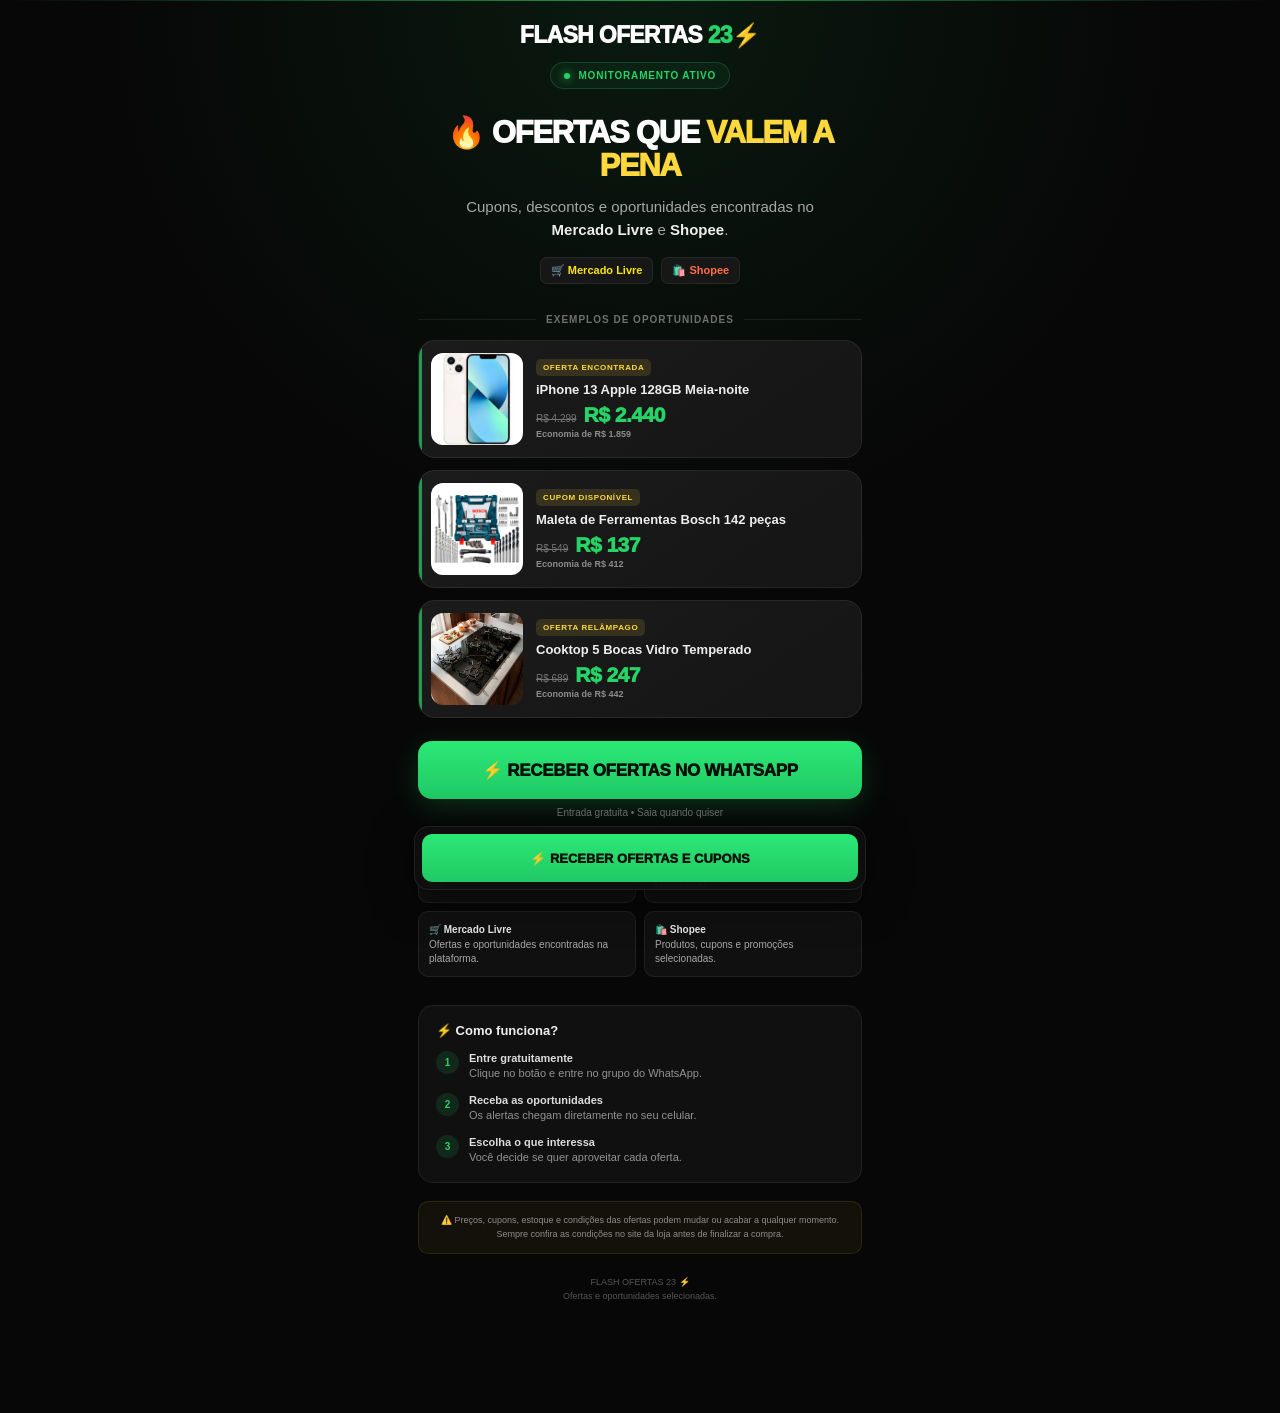
==== index.html @ 050779b5 "Refactor HTML structure and improve formatting" ====
<!DOCTYPE html>
<html lang="pt-BR">

<head>

    <meta charset="UTF-8">

    <meta name="viewport"
        content="width=device-width, initial-scale=1.0, maximum-scale=1.0, user-scalable=no">

    <meta name="theme-color" content="#080808">

    <title>FLASH OFERTAS 23 ⚡ | Mercado Livre + Shopee</title>

    <meta name="description"
        content="Ofertas, cupons e oportunidades do Mercado Livre e Shopee selecionadas ao longo do dia. Entre gratuitamente no WhatsApp.">

    <!-- Open Graph -->
    <meta property="og:title" content="FLASH OFERTAS 23 ⚡">
    <meta property="og:description"
        content="Ofertas e cupons do Mercado Livre e Shopee direto no WhatsApp.">
    <meta property="og:type" content="website">


    <!-- =========================
         META PIXEL
    ========================== -->

    <script>
        !function (f, b, e, v, n, t, s) {
            if (f.fbq) return;
            n = f.fbq = function () {
                n.callMethod ?
                    n.callMethod.apply(n, arguments) :
                    n.queue.push(arguments)
            };

            if (!f._fbq) f._fbq = n;

            n.push = n;
            n.loaded = !0;
            n.version = '2.0';
            n.queue = [];

            t = b.createElement(e);
            t.async = !0;
            t.src = v;

            s = b.getElementsByTagName(e)[0];
            s.parentNode.insertBefore(t, s);

        }(
            window,
            document,
            'script',
            'https://connect.facebook.net/en_US/fbevents.js'
        );

        fbq('init', '1736558787065660');
        fbq('track', 'PageView');
    </script>


    <noscript>
        <img
            height="1"
            width="1"
            style="display:none"
            src="https://www.facebook.com/tr?id=1736558787065660&ev=PageView&noscript=1"
        />
    </noscript>


    <!-- =========================
         ESTILO
    ========================== -->

    <style>

        :root {

            --green: #25D366;
            --green-dark: #19b954;

            --yellow: #FFD83D;
            --yellow-dark: #e9b900;

            --black: #070707;
            --black-2: #0d0d0d;

            --card: #151515;
            --card-2: #1b1b1b;

            --white: #ffffff;

            --gray: #a7a7a7;
            --gray-dark: #707070;

            --red: #ff5252;

            --border: rgba(255,255,255,0.07);
        }


        * {
            box-sizing: border-box;
            margin: 0;
            padding: 0;
        }


        html {
            scroll-behavior: smooth;
        }


        body {

            min-height: 100vh;

            font-family:
                -apple-system,
                BlinkMacSystemFont,
                "Segoe UI",
                Roboto,
                Helvetica,
                Arial,
                sans-serif;

            background:
                radial-gradient(
                    circle at top,
                    rgba(37,211,102,0.09),
                    transparent 35%
                ),
                var(--black);

            color: var(--white);

            -webkit-font-smoothing: antialiased;
        }


        body::before {

            content: "";

            position: fixed;

            top: 0;
            left: 0;

            width: 100%;
            height: 1px;

            background:
                linear-gradient(
                    90deg,
                    transparent,
                    var(--green),
                    transparent
                );

            opacity: 0.7;

            pointer-events: none;
        }


        /* =========================
           CONTAINER
        ========================== */

        .page {

            width: 100%;
            max-width: 480px;

            margin: 0 auto;

            padding:
                22px
                18px
                110px;
        }


        /* =========================
           LOGO
        ========================== */

        .logo {

            text-align: center;

            font-size: 23px;

            font-weight: 950;

            letter-spacing: -0.7px;

            color: var(--white);
        }


        .logo span {
            color: var(--green);
        }


        /* =========================
           STATUS
        ========================== */

        .status {

            width: fit-content;

            margin: 13px auto 0;

            padding: 7px 13px;

            border:
                1px solid
                rgba(37,211,102,0.22);

            border-radius: 50px;

            background:
                rgba(37,211,102,0.06);

            color: var(--green);

            font-size: 10px;

            font-weight: 800;

            letter-spacing: 0.8px;

            text-transform: uppercase;
        }


        .status-dot {

            display: inline-block;

            width: 6px;
            height: 6px;

            margin-right: 5px;

            border-radius: 50%;

            background: var(--green);

            box-shadow:
                0 0 10px var(--green);
        }


        /* =========================
           HERO
        ========================== */

        .hero {

            text-align: center;

            padding-top: 28px;
        }


        .hero h1 {

            font-size: 31px;

            line-height: 1.05;

            letter-spacing: -1.3px;

            font-weight: 950;
        }


        .hero h1 span {
            color: var(--yellow);
        }


        .hero-subtitle {

            max-width: 390px;

            margin: 14px auto 0;

            color: var(--gray);

            font-size: 15px;

            line-height: 1.5;
        }


        .hero-subtitle strong {
            color: #eeeeee;
        }


        .marketplaces {

            display: flex;

            justify-content: center;

            align-items: center;

            gap: 8px;

            margin-top: 16px;
        }


        .marketplace {

            padding: 6px 10px;

            border-radius: 7px;

            background: #171717;

            border:
                1px solid
                var(--border);

            font-size: 11px;

            font-weight: 800;
        }


        .marketplace.ml {
            color: #ffe600;
        }


        .marketplace.sh {
            color: #ff7043;
        }


        /* =========================
           DIVISOR
        ========================== */

        .divider {

            display: flex;

            align-items: center;

            gap: 10px;

            margin: 30px 0 15px;

            color: var(--gray-dark);

            font-size: 10px;

            font-weight: 800;

            letter-spacing: 1px;

            text-transform: uppercase;
        }


        .divider::before,
        .divider::after {

            content: "";

            flex: 1;

            height: 1px;

            background: var(--border);
        }


        /* =========================
           PRODUCTS
        ========================== */

        .products {

            display: flex;

            flex-direction: column;

            gap: 12px;
        }


        .product-card {

            position: relative;

            display: flex;

            gap: 13px;

            padding: 12px;

            border-radius: 17px;

            background:
                linear-gradient(
                    145deg,
                    var(--card-2),
                    var(--card)
                );

            border:
                1px solid
                var(--border);

            overflow: hidden;

            transition:
                transform 0.2s ease,
                border-color 0.2s ease;
        }


        .product-card:hover {

            transform: translateY(-2px);

            border-color:
                rgba(37,211,102,0.22);
        }


        /* brilho lateral */

        .product-card::before {

            content: "";

            position: absolute;

            left: 0;
            top: 0;

            width: 3px;
            height: 100%;

            background: var(--green);

            opacity: 0.7;
        }


        /* =========================
           PRODUCT IMAGE
        ========================== */

        .product-image {

            flex: 0 0 92px;

            width: 92px;
            height: 92px;

            border-radius: 12px;

            background: transparent;

            overflow: hidden;

            display: flex;

            align-items: center;

            justify-content: center;
        }


        .product-image img {

            width: 100%;
            height: 100%;

            object-fit: contain;

            display: block;
        }


        /* =========================
           PRODUCT INFO
        ========================== */

        .product-info {

            min-width: 0;

            flex: 1;

            display: flex;

            flex-direction: column;

            justify-content: center;
        }


        .product-tag {

            width: fit-content;

            padding: 4px 7px;

            border-radius: 5px;

            background:
                rgba(255,216,61,0.13);

            color: var(--yellow);

            font-size: 8px;

            font-weight: 900;

            letter-spacing: 0.6px;

            text-transform: uppercase;
        }


        .product-name {

            margin-top: 6px;

            color: #eeeeee;

            font-size: 13px;

            line-height: 1.25;

            font-weight: 750;
        }


        .price-area {

            margin-top: 6px;

            display: flex;

            align-items: baseline;

            gap: 7px;

            flex-wrap: wrap;
        }


        .old-price {

            color: #777777;

            font-size: 10px;

            text-decoration: line-through;
        }


        .new-price {

            color: var(--green);

            font-size: 21px;

            line-height: 1;

            font-weight: 950;

            letter-spacing: -0.5px;
        }


        .saving {

            margin-top: 4px;

            color: #8d8d8d;

            font-size: 9px;

            font-weight: 650;
        }


        /* =========================
           MAIN CTA
        ========================== */

        .cta-wrapper {

            margin-top: 23px;
        }


        .main-cta {

            position: relative;

            display: flex;

            align-items: center;

            justify-content: center;

            width: 100%;

            min-height: 58px;

            padding: 14px 18px;

            border-radius: 14px;

            background:
                linear-gradient(
                    180deg,
                    #2be875,
                    #20c965
                );

            color: #061008;

            text-decoration: none;

            font-size: 17px;

            font-weight: 950;

            letter-spacing: -0.3px;

            box-shadow:
                0 8px 30px
                rgba(37,211,102,0.20);

            transition:
                transform 0.18s ease,
                box-shadow 0.18s ease;
        }


        .main-cta:hover {

            transform: translateY(-2px);

            box-shadow:
                0 12px 35px
                rgba(37,211,102,0.28);
        }


        .main-cta:active {

            transform: scale(0.98);
        }


        .cta-subtitle {

            margin-top: 8px;

            text-align: center;

            color: var(--gray-dark);

            font-size: 10px;
        }


        /* =========================
           BENEFITS
        ========================== */

        .benefits {

            display: grid;

            grid-template-columns: 1fr 1fr;

            gap: 8px;

            margin-top: 18px;
        }


        .benefit {

            padding: 11px 10px;

            border-radius: 10px;

            background: #101010;

            border:
                1px solid
                var(--border);

            color: #a8a8a8;

            font-size: 10px;

            line-height: 1.35;
        }


        .benefit strong {

            display: block;

            margin-bottom: 2px;

            color: #e8e8e8;

            font-size: 10px;
        }


        /* =========================
           HOW IT WORKS
        ========================== */

        .how {

            margin-top: 28px;

            padding: 17px;

            border-radius: 15px;

            background: #101010;

            border:
                1px solid
                var(--border);
        }


        .how-title {

            margin-bottom: 13px;

            font-size: 13px;

            font-weight: 900;

            color: #eeeeee;
        }


        .step {

            display: flex;

            align-items: flex-start;

            gap: 10px;

            margin-top: 11px;
        }


        .step-number {

            flex: 0 0 23px;

            width: 23px;
            height: 23px;

            display: flex;

            align-items: center;

            justify-content: center;

            border-radius: 50%;

            background:
                rgba(37,211,102,0.12);

            color: var(--green);

            font-size: 10px;

            font-weight: 900;
        }


        .step-text {

            color: #929292;

            font-size: 11px;

            line-height: 1.4;
        }


        .step-text strong {
            color: #dddddd;
        }


        /* =========================
           NOTICE
        ========================== */

        .notice {

            margin-top: 18px;

            padding: 12px 13px;

            border-radius: 10px;

            background:
                rgba(255,216,61,0.05);

            border:
                1px solid
                rgba(255,216,61,0.10);

            color: #8d8d8d;

            font-size: 9px;

            line-height: 1.5;

            text-align: center;
        }


        /* =========================
           FOOTER
        ========================== */

        footer {

            margin-top: 22px;

            text-align: center;

            color: #555555;

            font-size: 9px;

            line-height: 1.5;
        }


        /* =========================
           STICKY CTA
        ========================== */

        .sticky-cta {

            position: fixed;

            z-index: 100;

            left: 50%;

            bottom: 10px;

            transform: translateX(-50%);

            width: calc(100% - 28px);

            max-width: 452px;

            padding: 7px;

            border-radius: 15px;

            background:
                rgba(15,15,15,0.92);

            border:
                1px solid
                rgba(255,255,255,0.08);

            backdrop-filter: blur(12px);

            -webkit-backdrop-filter: blur(12px);

            box-shadow:
                0 10px 40px
                rgba(0,0,0,0.5);
        }


        .sticky-cta a {

            display: flex;

            align-items: center;

            justify-content: center;

            min-height: 48px;

            border-radius: 10px;

            background:
                linear-gradient(
                    180deg,
                    #2be875,
                    #20c965
                );

            color: #061008;

            text-decoration: none;

            font-size: 13px;

            font-weight: 950;

            transition:
                transform 0.15s ease;
        }


        .sticky-cta a:active {

            transform: scale(0.98);
        }


        /* =========================
           MOBILE
        ========================== */

        @media (max-width: 360px) {

            .page {

                padding-left: 14px;

                padding-right: 14px;
            }


            .hero h1 {

                font-size: 27px;
            }


            .product-image {

                flex-basis: 80px;

                width: 80px;

                height: 80px;
            }


            .new-price {

                font-size: 19px;
            }


            .main-cta {

                font-size: 15px;
            }
        }


        /* =========================
           REDUZIR ANIMAÇÕES
        ========================== */

        @media (prefers-reduced-motion: reduce) {

            html {

                scroll-behavior: auto;
            }


            *,
            *::before,
            *::after {

                transition: none !important;
            }
        }

    </style>

</head>


<body>


    <!-- =========================
         PAGE
    ========================== -->

    <main class="page">


        <!-- LOGO -->

        <div class="logo">
            FLASH OFERTAS <span>23⚡</span>
        </div>


        <!-- STATUS -->

        <div class="status">

            <span class="status-dot"></span>

            Monitoramento ativo

        </div>


        <!-- HERO -->

        <section class="hero">

            <h1>

                🔥 OFERTAS QUE
                <span>VALEM A PENA</span>

            </h1>


            <p class="hero-subtitle">

                Cupons, descontos e oportunidades
                encontradas no
                <strong>Mercado Livre</strong> e
                <strong>Shopee</strong>.

            </p>


            <div class="marketplaces">

                <div class="marketplace ml">

                    🛒 Mercado Livre

                </div>


                <div class="marketplace sh">

                    🛍️ Shopee

                </div>

            </div>

        </section>


        <!-- DIVISOR -->

        <div class="divider">

            Exemplos de oportunidades

        </div>


        <!-- =========================
             PRODUCTS
        ========================== -->

        <section class="products">


            <!-- IPHONE -->

            <article class="product-card">

                <div class="product-image">

                    <img
                        src="iphone.jpg"
                        alt="iPhone 13 128GB"
                        loading="eager"
                    >

                </div>


                <div class="product-info">

                    <span class="product-tag">

                        Oferta encontrada

                    </span>


                    <div class="product-name">

                        iPhone 13 Apple
                        128GB Meia-noite

                    </div>


                    <div class="price-area">

                        <span class="old-price">

                            R$ 4.299

                        </span>


                        <span class="new-price">

                            R$ 2.440

                        </span>

                    </div>


                    <div class="saving">

                        Economia de R$ 1.859

                    </div>

                </div>

            </article>


            <!-- BOSCH -->

            <article class="product-card">

                <div class="product-image">

                    <img
                        src="bosch.jpg"
                        alt="Kit de ferramentas Bosch"
                        loading="lazy"
                    >

                </div>


                <div class="product-info">

                    <span class="product-tag">

                        Cupom disponível

                    </span>


                    <div class="product-name">

                        Maleta de Ferramentas
                        Bosch 142 peças

                    </div>


                    <div class="price-area">

                        <span class="old-price">

                            R$ 549

                        </span>


                        <span class="new-price">

                            R$ 137

                        </span>

                    </div>


                    <div class="saving">

                        Economia de R$ 412

                    </div>

                </div>

            </article>


            <!-- COOKTOP -->

            <article class="product-card">

                <div class="product-image">

                    <img
                        src="cooktop.jpg"
                        alt="Cooktop 5 bocas"
                        loading="lazy"
                    >

                </div>


                <div class="product-info">

                    <span class="product-tag">

                        Oferta relâmpago

                    </span>


                    <div class="product-name">

                        Cooktop 5 Bocas
                        Vidro Temperado

                    </div>


                    <div class="price-area">

                        <span class="old-price">

                            R$ 689

                        </span>


                        <span class="new-price">

                            R$ 247

                        </span>

                    </div>


                    <div class="saving">

                        Economia de R$ 442

                    </div>

                </div>

            </article>


        </section>


        <!-- =========================
             CTA PRINCIPAL
        ========================== -->

        <section class="cta-wrapper">


            <a
                href="https://chat.whatsapp.com/KK2FuO62uAr9VBL0npjrCL"
                target="_blank"
                rel="noopener noreferrer"
                class="main-cta"
                onclick="trackWhatsAppClick()"
            >

                ⚡ RECEBER OFERTAS NO WHATSAPP

            </a>


            <div class="cta-subtitle">

                Entrada gratuita • Saia quando quiser

            </div>

        </section>


        <!-- =========================
             BENEFITS
        ========================== -->

        <section class="benefits">


            <div class="benefit">

                <strong>
                    💰 Cupons e descontos
                </strong>

                Oportunidades selecionadas
                ao longo do dia.

            </div>


            <div class="benefit">

                <strong>
                    📲 Direto no WhatsApp
                </strong>

                Receba os alertas sem precisar
                ficar procurando.

            </div>


            <div class="benefit">

                <strong>
                    🛒 Mercado Livre
                </strong>

                Ofertas e oportunidades
                encontradas na plataforma.

            </div>


            <div class="benefit">

                <strong>
                    🛍️ Shopee
                </strong>

                Produtos, cupons e
                promoções selecionadas.

            </div>


        </section>


        <!-- =========================
             HOW IT WORKS
        ========================== -->

        <section class="how">


            <div class="how-title">

                ⚡ Como funciona?

            </div>


            <div class="step">

                <div class="step-number">
                    1
                </div>


                <div class="step-text">

                    <strong>
                        Entre gratuitamente
                    </strong>

                    <br>

                    Clique no botão e entre
                    no grupo do WhatsApp.

                </div>

            </div>


            <div class="step">

                <div class="step-number">
                    2
                </div>


                <div class="step-text">

                    <strong>
                        Receba as oportunidades
                    </strong>

                    <br>

                    Os alertas chegam
                    diretamente no seu celular.

                </div>

            </div>


            <div class="step">

                <div class="step-number">
                    3
                </div>


                <div class="step-text">

                    <strong>
                        Escolha o que interessa
                    </strong>

                    <br>

                    Você decide se quer
                    aproveitar cada oferta.

                </div>

            </div>


        </section>


        <!-- =========================
             NOTICE
        ========================== -->

        <div class="notice">

            ⚠️ Preços, cupons, estoque e condições
            das ofertas podem mudar ou acabar
            a qualquer momento.

            Sempre confira as condições no site
            da loja antes de finalizar a compra.

        </div>


        <!-- =========================
             FOOTER
        ========================== -->

        <footer>

            FLASH OFERTAS 23 ⚡

            <br>

            Ofertas e oportunidades selecionadas.

        </footer>


    </main>


    <!-- =========================
         STICKY CTA
    ========================== -->

    <div class="sticky-cta">


        <a
            href="https://chat.whatsapp.com/KK2FuO62uAr9VBL0npjrCL"
            target="_blank"
            rel="noopener noreferrer"
            onclick="trackWhatsAppClick()"
        >

            ⚡ RECEBER OFERTAS E CUPONS

        </a>


    </div>


    <!-- =========================
         TRACKING
    ========================== -->

    <script>

        function trackWhatsAppClick() {

            /*
             * Registra o clique no Meta Pixel.
             *
             * O evento Contact representa
             * a intenção de contato/clique.
             *
             * O clique não garante que a pessoa
             * entrou efetivamente no grupo.
             */

            if (typeof fbq === "function") {

                fbq(
                    "track",
                    "Contact"
                );

            }


            /*
             * DataLayer
             * Para usar futuramente com
             * Google Tag Manager / Analytics.
             */

            if (
                typeof window.dataLayer !== "undefined"
            ) {

                window.dataLayer.push({

                    event: "whatsapp_click",

                    destination: "whatsapp_group"

                });

            }

        }

    </script>


</body>

</html>
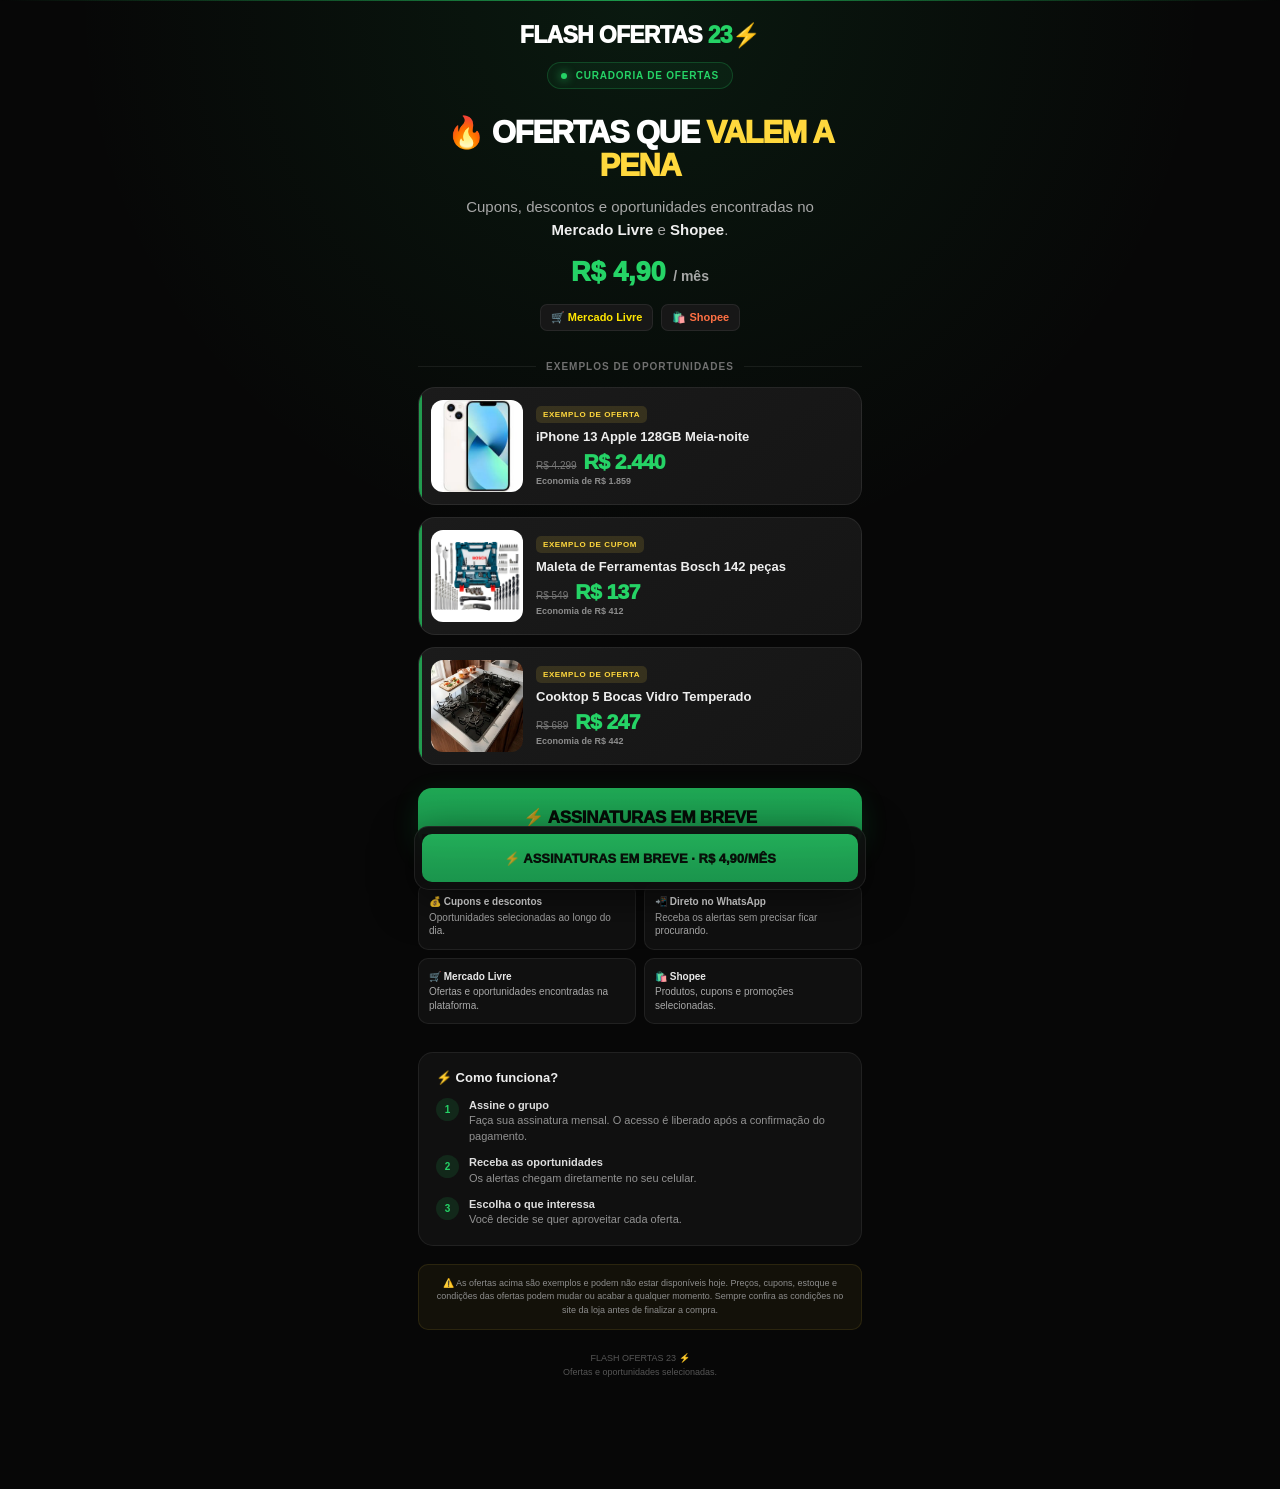
==== commit 37c74b36: "Prepare paid offers group at R.90 monthly" ====
--- a/index.html
+++ b/index.html
@@ -13,12 +13,12 @@
     <title>FLASH OFERTAS 23 ⚡ | Mercado Livre + Shopee</title>
 
     <meta name="description"
-        content="Ofertas, cupons e oportunidades do Mercado Livre e Shopee selecionadas ao longo do dia. Entre gratuitamente no WhatsApp.">
+        content="Assine o grupo Flash Ofertas 23 por R$ 4,90 por mês e receba uma seleção de ofertas e cupons do Mercado Livre e Shopee no WhatsApp.">
 
     <!-- Open Graph -->
     <meta property="og:title" content="FLASH OFERTAS 23 ⚡">
     <meta property="og:description"
-        content="Ofertas e cupons do Mercado Livre e Shopee direto no WhatsApp.">
+        content="Grupo de ofertas no WhatsApp por R$ 4,90 por mês. Ofertas e cupons selecionados do Mercado Livre e Shopee.">
     <meta property="og:type" content="website">
 
 
@@ -307,6 +307,21 @@
         }
 
 
+        .plan-price {
+            margin-top: 16px;
+            color: var(--green);
+            font-size: 27px;
+            font-weight: 950;
+        }
+
+
+        .plan-price span {
+            color: var(--gray);
+            font-size: 14px;
+            font-weight: 650;
+        }
+
+
         .marketplaces {
 
             display: flex;
@@ -907,7 +922,8 @@
         }
 
 
-        .sticky-cta a {
+        .sticky-cta a,
+        .sticky-cta .pending-cta {
 
             display: flex;
 
@@ -939,6 +955,13 @@
         }
 
 
+        .pending-cta {
+            cursor: default;
+            opacity: 0.72;
+            text-align: center;
+        }
+
+
         .sticky-cta a:active {
 
             transform: scale(0.98);
@@ -1036,7 +1059,7 @@
 
             <span class="status-dot"></span>
 
-            Monitoramento ativo
+            Curadoria de ofertas
 
         </div>
 
@@ -1061,6 +1084,11 @@
                 <strong>Shopee</strong>.
 
             </p>
+
+
+            <div class="plan-price">
+                R$ 4,90 <span>/ mês</span>
+            </div>
 
 
             <div class="marketplaces">
@@ -1118,7 +1146,7 @@
 
                     <span class="product-tag">
 
-                        Oferta encontrada
+                        Exemplo de oferta
 
                     </span>
 
@@ -1179,7 +1207,7 @@
 
                     <span class="product-tag">
 
-                        Cupom disponível
+                        Exemplo de cupom
 
                     </span>
 
@@ -1240,7 +1268,7 @@
 
                     <span class="product-tag">
 
-                        Oferta relâmpago
+                        Exemplo de oferta
 
                     </span>
 
@@ -1292,22 +1320,14 @@
         <section class="cta-wrapper">
 
 
-            <a
-                href="https://chat.whatsapp.com/KK2FuO62uAr9VBL0npjrCL"
-                target="_blank"
-                rel="noopener noreferrer"
-                class="main-cta"
-                onclick="trackWhatsAppClick()"
-            >
-
-                ⚡ RECEBER OFERTAS NO WHATSAPP
-
-            </a>
+            <span class="main-cta pending-cta">
+                ⚡ ASSINATURAS EM BREVE
+            </span>
 
 
             <div class="cta-subtitle">
 
-                Entrada gratuita • Saia quando quiser
+                Acesso ao grupo após confirmação do pagamento • R$ 4,90/mês
 
             </div>
 
@@ -1396,13 +1416,14 @@
                 <div class="step-text">
 
                     <strong>
-                        Entre gratuitamente
+                        Assine o grupo
                     </strong>
 
                     <br>
 
-                    Clique no botão e entre
-                    no grupo do WhatsApp.
+                    Faça sua assinatura mensal.
+                    O acesso é liberado após
+                    a confirmação do pagamento.
 
                 </div>
 
@@ -1464,7 +1485,9 @@
 
         <div class="notice">
 
-            ⚠️ Preços, cupons, estoque e condições
+            ⚠️ As ofertas acima são exemplos e podem
+            não estar disponíveis hoje. Preços, cupons,
+            estoque e condições
             das ofertas podem mudar ou acabar
             a qualquer momento.
 
@@ -1499,74 +1522,14 @@
     <div class="sticky-cta">
 
 
-        <a
-            href="https://chat.whatsapp.com/KK2FuO62uAr9VBL0npjrCL"
-            target="_blank"
-            rel="noopener noreferrer"
-            onclick="trackWhatsAppClick()"
-        >
-
-            ⚡ RECEBER OFERTAS E CUPONS
-
-        </a>
+        <span class="pending-cta">
+            ⚡ ASSINATURAS EM BREVE · R$ 4,90/MÊS
+        </span>
 
 
     </div>
 
 
-    <!-- =========================
-         TRACKING
-    ========================== -->
-
-    <script>
-
-        function trackWhatsAppClick() {
-
-            /*
-             * Registra o clique no Meta Pixel.
-             *
-             * O evento Contact representa
-             * a intenção de contato/clique.
-             *
-             * O clique não garante que a pessoa
-             * entrou efetivamente no grupo.
-             */
-
-            if (typeof fbq === "function") {
-
-                fbq(
-                    "track",
-                    "Contact"
-                );
-
-            }
-
-
-            /*
-             * DataLayer
-             * Para usar futuramente com
-             * Google Tag Manager / Analytics.
-             */
-
-            if (
-                typeof window.dataLayer !== "undefined"
-            ) {
-
-                window.dataLayer.push({
-
-                    event: "whatsapp_click",
-
-                    destination: "whatsapp_group"
-
-                });
-
-            }
-
-        }
-
-    </script>
-
-
 </body>
 
 </html>
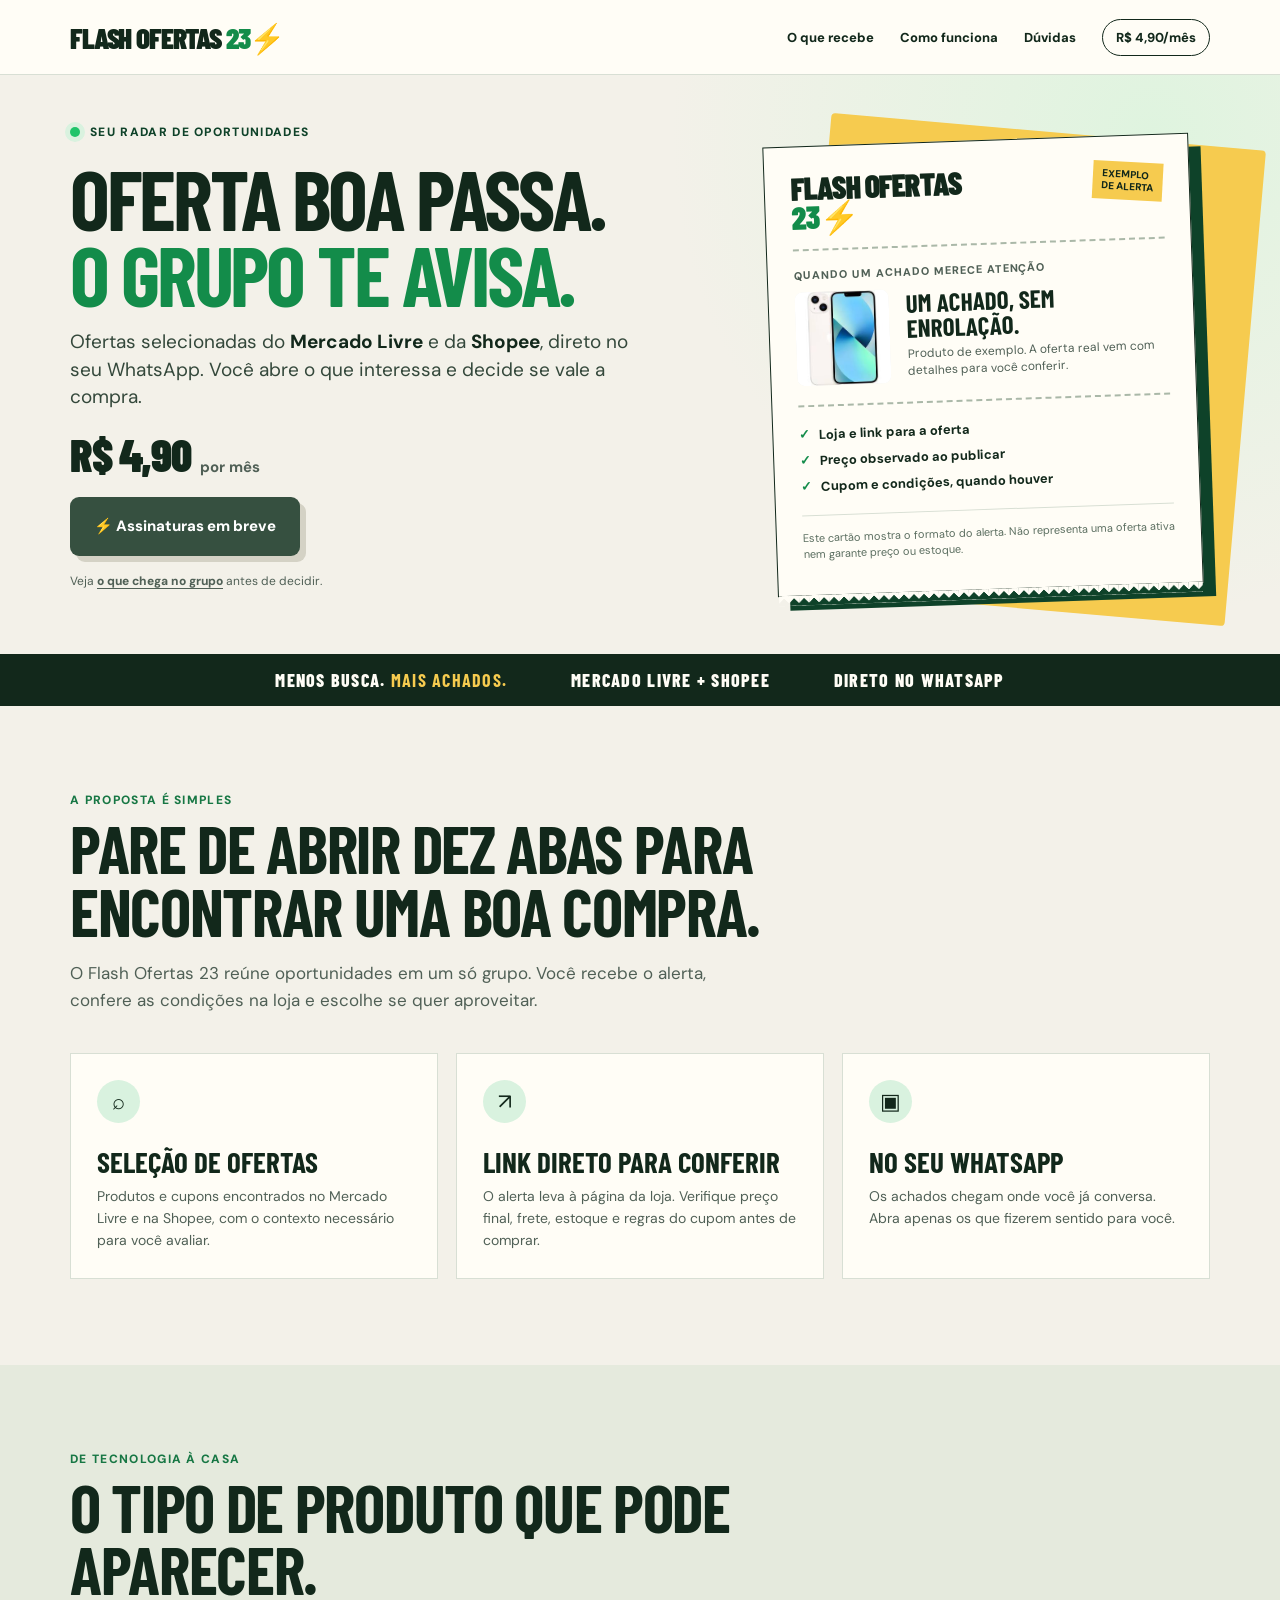
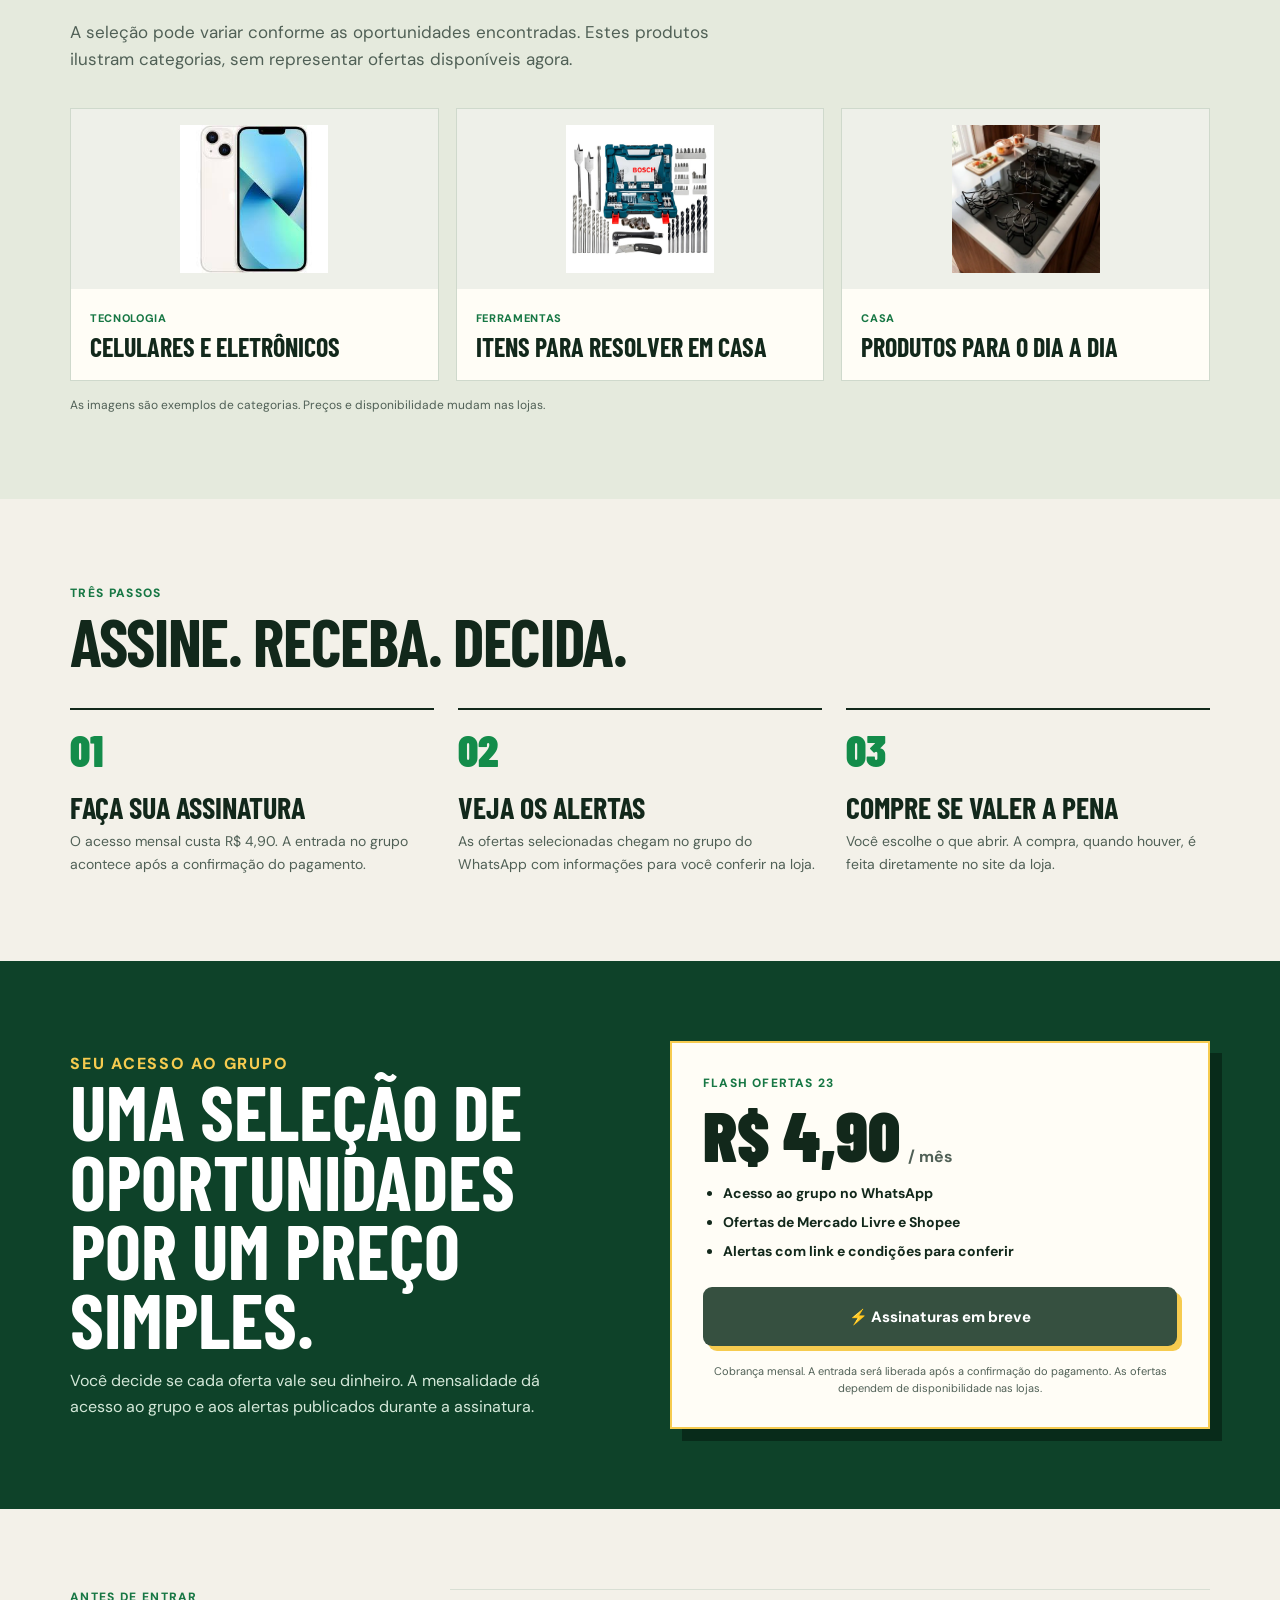
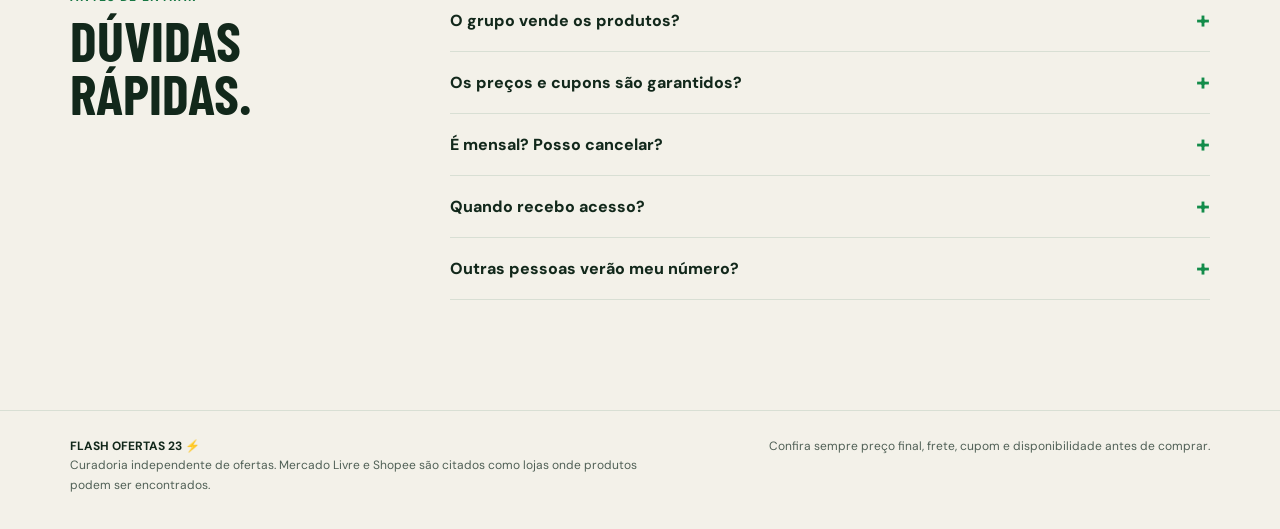
==== commit 862a3b8c: "Build Flash Ofertas subscription landing page" ====
--- a/index.html
+++ b/index.html
@@ -1,1535 +1,291 @@
-<!DOCTYPE html>
+<!doctype html>
 <html lang="pt-BR">
-
 <head>
-
-    <meta charset="UTF-8">
-
-    <meta name="viewport"
-        content="width=device-width, initial-scale=1.0, maximum-scale=1.0, user-scalable=no">
-
-    <meta name="theme-color" content="#080808">
-
-    <title>FLASH OFERTAS 23 ⚡ | Mercado Livre + Shopee</title>
-
-    <meta name="description"
-        content="Assine o grupo Flash Ofertas 23 por R$ 4,90 por mês e receba uma seleção de ofertas e cupons do Mercado Livre e Shopee no WhatsApp.">
-
-    <!-- Open Graph -->
-    <meta property="og:title" content="FLASH OFERTAS 23 ⚡">
-    <meta property="og:description"
-        content="Grupo de ofertas no WhatsApp por R$ 4,90 por mês. Ofertas e cupons selecionados do Mercado Livre e Shopee.">
-    <meta property="og:type" content="website">
-
-
-    <!-- =========================
-         META PIXEL
-    ========================== -->
-
-    <script>
-        !function (f, b, e, v, n, t, s) {
-            if (f.fbq) return;
-            n = f.fbq = function () {
-                n.callMethod ?
-                    n.callMethod.apply(n, arguments) :
-                    n.queue.push(arguments)
-            };
-
-            if (!f._fbq) f._fbq = n;
-
-            n.push = n;
-            n.loaded = !0;
-            n.version = '2.0';
-            n.queue = [];
-
-            t = b.createElement(e);
-            t.async = !0;
-            t.src = v;
-
-            s = b.getElementsByTagName(e)[0];
-            s.parentNode.insertBefore(t, s);
-
-        }(
-            window,
-            document,
-            'script',
-            'https://connect.facebook.net/en_US/fbevents.js'
-        );
-
-        fbq('init', '1736558787065660');
-        fbq('track', 'PageView');
-    </script>
-
-
-    <noscript>
-        <img
-            height="1"
-            width="1"
-            style="display:none"
-            src="https://www.facebook.com/tr?id=1736558787065660&ev=PageView&noscript=1"
-        />
-    </noscript>
-
-
-    <!-- =========================
-         ESTILO
-    ========================== -->
-
-    <style>
-
-        :root {
-
-            --green: #25D366;
-            --green-dark: #19b954;
-
-            --yellow: #FFD83D;
-            --yellow-dark: #e9b900;
-
-            --black: #070707;
-            --black-2: #0d0d0d;
-
-            --card: #151515;
-            --card-2: #1b1b1b;
-
-            --white: #ffffff;
-
-            --gray: #a7a7a7;
-            --gray-dark: #707070;
-
-            --red: #ff5252;
-
-            --border: rgba(255,255,255,0.07);
-        }
-
-
-        * {
-            box-sizing: border-box;
-            margin: 0;
-            padding: 0;
-        }
-
-
-        html {
-            scroll-behavior: smooth;
-        }
-
-
-        body {
-
-            min-height: 100vh;
-
-            font-family:
-                -apple-system,
-                BlinkMacSystemFont,
-                "Segoe UI",
-                Roboto,
-                Helvetica,
-                Arial,
-                sans-serif;
-
-            background:
-                radial-gradient(
-                    circle at top,
-                    rgba(37,211,102,0.09),
-                    transparent 35%
-                ),
-                var(--black);
-
-            color: var(--white);
-
-            -webkit-font-smoothing: antialiased;
-        }
-
-
-        body::before {
-
-            content: "";
-
-            position: fixed;
-
-            top: 0;
-            left: 0;
-
-            width: 100%;
-            height: 1px;
-
-            background:
-                linear-gradient(
-                    90deg,
-                    transparent,
-                    var(--green),
-                    transparent
-                );
-
-            opacity: 0.7;
-
-            pointer-events: none;
-        }
-
-
-        /* =========================
-           CONTAINER
-        ========================== */
-
-        .page {
-
-            width: 100%;
-            max-width: 480px;
-
-            margin: 0 auto;
-
-            padding:
-                22px
-                18px
-                110px;
-        }
-
-
-        /* =========================
-           LOGO
-        ========================== */
-
-        .logo {
-
-            text-align: center;
-
-            font-size: 23px;
-
-            font-weight: 950;
-
-            letter-spacing: -0.7px;
-
-            color: var(--white);
-        }
-
-
-        .logo span {
-            color: var(--green);
-        }
-
-
-        /* =========================
-           STATUS
-        ========================== */
-
-        .status {
-
-            width: fit-content;
-
-            margin: 13px auto 0;
-
-            padding: 7px 13px;
-
-            border:
-                1px solid
-                rgba(37,211,102,0.22);
-
-            border-radius: 50px;
-
-            background:
-                rgba(37,211,102,0.06);
-
-            color: var(--green);
-
-            font-size: 10px;
-
-            font-weight: 800;
-
-            letter-spacing: 0.8px;
-
-            text-transform: uppercase;
-        }
-
-
-        .status-dot {
-
-            display: inline-block;
-
-            width: 6px;
-            height: 6px;
-
-            margin-right: 5px;
-
-            border-radius: 50%;
-
-            background: var(--green);
-
-            box-shadow:
-                0 0 10px var(--green);
-        }
-
-
-        /* =========================
-           HERO
-        ========================== */
-
-        .hero {
-
-            text-align: center;
-
-            padding-top: 28px;
-        }
-
-
-        .hero h1 {
-
-            font-size: 31px;
-
-            line-height: 1.05;
-
-            letter-spacing: -1.3px;
-
-            font-weight: 950;
-        }
-
-
-        .hero h1 span {
-            color: var(--yellow);
-        }
-
-
-        .hero-subtitle {
-
-            max-width: 390px;
-
-            margin: 14px auto 0;
-
-            color: var(--gray);
-
-            font-size: 15px;
-
-            line-height: 1.5;
-        }
-
-
-        .hero-subtitle strong {
-            color: #eeeeee;
-        }
-
-
-        .plan-price {
-            margin-top: 16px;
-            color: var(--green);
-            font-size: 27px;
-            font-weight: 950;
-        }
-
-
-        .plan-price span {
-            color: var(--gray);
-            font-size: 14px;
-            font-weight: 650;
-        }
-
-
-        .marketplaces {
-
-            display: flex;
-
-            justify-content: center;
-
-            align-items: center;
-
-            gap: 8px;
-
-            margin-top: 16px;
-        }
-
-
-        .marketplace {
-
-            padding: 6px 10px;
-
-            border-radius: 7px;
-
-            background: #171717;
-
-            border:
-                1px solid
-                var(--border);
-
-            font-size: 11px;
-
-            font-weight: 800;
-        }
-
-
-        .marketplace.ml {
-            color: #ffe600;
-        }
-
-
-        .marketplace.sh {
-            color: #ff7043;
-        }
-
-
-        /* =========================
-           DIVISOR
-        ========================== */
-
-        .divider {
-
-            display: flex;
-
-            align-items: center;
-
-            gap: 10px;
-
-            margin: 30px 0 15px;
-
-            color: var(--gray-dark);
-
-            font-size: 10px;
-
-            font-weight: 800;
-
-            letter-spacing: 1px;
-
-            text-transform: uppercase;
-        }
-
-
-        .divider::before,
-        .divider::after {
-
-            content: "";
-
-            flex: 1;
-
-            height: 1px;
-
-            background: var(--border);
-        }
-
-
-        /* =========================
-           PRODUCTS
-        ========================== */
-
-        .products {
-
-            display: flex;
-
-            flex-direction: column;
-
-            gap: 12px;
-        }
-
-
-        .product-card {
-
-            position: relative;
-
-            display: flex;
-
-            gap: 13px;
-
-            padding: 12px;
-
-            border-radius: 17px;
-
-            background:
-                linear-gradient(
-                    145deg,
-                    var(--card-2),
-                    var(--card)
-                );
-
-            border:
-                1px solid
-                var(--border);
-
-            overflow: hidden;
-
-            transition:
-                transform 0.2s ease,
-                border-color 0.2s ease;
-        }
-
-
-        .product-card:hover {
-
-            transform: translateY(-2px);
-
-            border-color:
-                rgba(37,211,102,0.22);
-        }
-
-
-        /* brilho lateral */
-
-        .product-card::before {
-
-            content: "";
-
-            position: absolute;
-
-            left: 0;
-            top: 0;
-
-            width: 3px;
-            height: 100%;
-
-            background: var(--green);
-
-            opacity: 0.7;
-        }
-
-
-        /* =========================
-           PRODUCT IMAGE
-        ========================== */
-
-        .product-image {
-
-            flex: 0 0 92px;
-
-            width: 92px;
-            height: 92px;
-
-            border-radius: 12px;
-
-            background: transparent;
-
-            overflow: hidden;
-
-            display: flex;
-
-            align-items: center;
-
-            justify-content: center;
-        }
-
-
-        .product-image img {
-
-            width: 100%;
-            height: 100%;
-
-            object-fit: contain;
-
-            display: block;
-        }
-
-
-        /* =========================
-           PRODUCT INFO
-        ========================== */
-
-        .product-info {
-
-            min-width: 0;
-
-            flex: 1;
-
-            display: flex;
-
-            flex-direction: column;
-
-            justify-content: center;
-        }
-
-
-        .product-tag {
-
-            width: fit-content;
-
-            padding: 4px 7px;
-
-            border-radius: 5px;
-
-            background:
-                rgba(255,216,61,0.13);
-
-            color: var(--yellow);
-
-            font-size: 8px;
-
-            font-weight: 900;
-
-            letter-spacing: 0.6px;
-
-            text-transform: uppercase;
-        }
-
-
-        .product-name {
-
-            margin-top: 6px;
-
-            color: #eeeeee;
-
-            font-size: 13px;
-
-            line-height: 1.25;
-
-            font-weight: 750;
-        }
-
-
-        .price-area {
-
-            margin-top: 6px;
-
-            display: flex;
-
-            align-items: baseline;
-
-            gap: 7px;
-
-            flex-wrap: wrap;
-        }
-
-
-        .old-price {
-
-            color: #777777;
-
-            font-size: 10px;
-
-            text-decoration: line-through;
-        }
-
-
-        .new-price {
-
-            color: var(--green);
-
-            font-size: 21px;
-
-            line-height: 1;
-
-            font-weight: 950;
-
-            letter-spacing: -0.5px;
-        }
-
-
-        .saving {
-
-            margin-top: 4px;
-
-            color: #8d8d8d;
-
-            font-size: 9px;
-
-            font-weight: 650;
-        }
-
-
-        /* =========================
-           MAIN CTA
-        ========================== */
-
-        .cta-wrapper {
-
-            margin-top: 23px;
-        }
-
-
-        .main-cta {
-
-            position: relative;
-
-            display: flex;
-
-            align-items: center;
-
-            justify-content: center;
-
-            width: 100%;
-
-            min-height: 58px;
-
-            padding: 14px 18px;
-
-            border-radius: 14px;
-
-            background:
-                linear-gradient(
-                    180deg,
-                    #2be875,
-                    #20c965
-                );
-
-            color: #061008;
-
-            text-decoration: none;
-
-            font-size: 17px;
-
-            font-weight: 950;
-
-            letter-spacing: -0.3px;
-
-            box-shadow:
-                0 8px 30px
-                rgba(37,211,102,0.20);
-
-            transition:
-                transform 0.18s ease,
-                box-shadow 0.18s ease;
-        }
-
-
-        .main-cta:hover {
-
-            transform: translateY(-2px);
-
-            box-shadow:
-                0 12px 35px
-                rgba(37,211,102,0.28);
-        }
-
-
-        .main-cta:active {
-
-            transform: scale(0.98);
-        }
-
-
-        .cta-subtitle {
-
-            margin-top: 8px;
-
-            text-align: center;
-
-            color: var(--gray-dark);
-
-            font-size: 10px;
-        }
-
-
-        /* =========================
-           BENEFITS
-        ========================== */
-
-        .benefits {
-
-            display: grid;
-
-            grid-template-columns: 1fr 1fr;
-
-            gap: 8px;
-
-            margin-top: 18px;
-        }
-
-
-        .benefit {
-
-            padding: 11px 10px;
-
-            border-radius: 10px;
-
-            background: #101010;
-
-            border:
-                1px solid
-                var(--border);
-
-            color: #a8a8a8;
-
-            font-size: 10px;
-
-            line-height: 1.35;
-        }
-
-
-        .benefit strong {
-
-            display: block;
-
-            margin-bottom: 2px;
-
-            color: #e8e8e8;
-
-            font-size: 10px;
-        }
-
-
-        /* =========================
-           HOW IT WORKS
-        ========================== */
-
-        .how {
-
-            margin-top: 28px;
-
-            padding: 17px;
-
-            border-radius: 15px;
-
-            background: #101010;
-
-            border:
-                1px solid
-                var(--border);
-        }
-
-
-        .how-title {
-
-            margin-bottom: 13px;
-
-            font-size: 13px;
-
-            font-weight: 900;
-
-            color: #eeeeee;
-        }
-
-
-        .step {
-
-            display: flex;
-
-            align-items: flex-start;
-
-            gap: 10px;
-
-            margin-top: 11px;
-        }
-
-
-        .step-number {
-
-            flex: 0 0 23px;
-
-            width: 23px;
-            height: 23px;
-
-            display: flex;
-
-            align-items: center;
-
-            justify-content: center;
-
-            border-radius: 50%;
-
-            background:
-                rgba(37,211,102,0.12);
-
-            color: var(--green);
-
-            font-size: 10px;
-
-            font-weight: 900;
-        }
-
-
-        .step-text {
-
-            color: #929292;
-
-            font-size: 11px;
-
-            line-height: 1.4;
-        }
-
-
-        .step-text strong {
-            color: #dddddd;
-        }
-
-
-        /* =========================
-           NOTICE
-        ========================== */
-
-        .notice {
-
-            margin-top: 18px;
-
-            padding: 12px 13px;
-
-            border-radius: 10px;
-
-            background:
-                rgba(255,216,61,0.05);
-
-            border:
-                1px solid
-                rgba(255,216,61,0.10);
-
-            color: #8d8d8d;
-
-            font-size: 9px;
-
-            line-height: 1.5;
-
-            text-align: center;
-        }
-
-
-        /* =========================
-           FOOTER
-        ========================== */
-
-        footer {
-
-            margin-top: 22px;
-
-            text-align: center;
-
-            color: #555555;
-
-            font-size: 9px;
-
-            line-height: 1.5;
-        }
-
-
-        /* =========================
-           STICKY CTA
-        ========================== */
-
-        .sticky-cta {
-
-            position: fixed;
-
-            z-index: 100;
-
-            left: 50%;
-
-            bottom: 10px;
-
-            transform: translateX(-50%);
-
-            width: calc(100% - 28px);
-
-            max-width: 452px;
-
-            padding: 7px;
-
-            border-radius: 15px;
-
-            background:
-                rgba(15,15,15,0.92);
-
-            border:
-                1px solid
-                rgba(255,255,255,0.08);
-
-            backdrop-filter: blur(12px);
-
-            -webkit-backdrop-filter: blur(12px);
-
-            box-shadow:
-                0 10px 40px
-                rgba(0,0,0,0.5);
-        }
-
-
-        .sticky-cta a,
-        .sticky-cta .pending-cta {
-
-            display: flex;
-
-            align-items: center;
-
-            justify-content: center;
-
-            min-height: 48px;
-
-            border-radius: 10px;
-
-            background:
-                linear-gradient(
-                    180deg,
-                    #2be875,
-                    #20c965
-                );
-
-            color: #061008;
-
-            text-decoration: none;
-
-            font-size: 13px;
-
-            font-weight: 950;
-
-            transition:
-                transform 0.15s ease;
-        }
-
-
-        .pending-cta {
-            cursor: default;
-            opacity: 0.72;
-            text-align: center;
-        }
-
-
-        .sticky-cta a:active {
-
-            transform: scale(0.98);
-        }
-
-
-        /* =========================
-           MOBILE
-        ========================== */
-
-        @media (max-width: 360px) {
-
-            .page {
-
-                padding-left: 14px;
-
-                padding-right: 14px;
-            }
-
-
-            .hero h1 {
-
-                font-size: 27px;
-            }
-
-
-            .product-image {
-
-                flex-basis: 80px;
-
-                width: 80px;
-
-                height: 80px;
-            }
-
-
-            .new-price {
-
-                font-size: 19px;
-            }
-
-
-            .main-cta {
-
-                font-size: 15px;
-            }
-        }
-
-
-        /* =========================
-           REDUZIR ANIMAÇÕES
-        ========================== */
-
-        @media (prefers-reduced-motion: reduce) {
-
-            html {
-
-                scroll-behavior: auto;
-            }
-
-
-            *,
-            *::before,
-            *::after {
-
-                transition: none !important;
-            }
-        }
-
-    </style>
-
+  <meta charset="utf-8">
+  <meta name="viewport" content="width=device-width, initial-scale=1">
+  <meta name="theme-color" content="#f3f1e9">
+  <title>Flash Ofertas 23 — ofertas selecionadas no seu WhatsApp</title>
+  <meta name="description" content="Receba uma seleção de ofertas do Mercado Livre e da Shopee no WhatsApp. Assinatura mensal do Flash Ofertas 23 por R$ 4,90.">
+  <meta property="og:type" content="website">
+  <meta property="og:title" content="Flash Ofertas 23 — seu radar de ofertas">
+  <meta property="og:description" content="Ofertas selecionadas no seu WhatsApp por R$ 4,90 por mês.">
+  <meta property="og:url" content="https://flashofertas.deyvidmagalhaes.com.br/">
+  <link rel="canonical" href="https://flashofertas.deyvidmagalhaes.com.br/">
+  <link rel="preconnect" href="https://fonts.googleapis.com">
+  <link rel="preconnect" href="https://fonts.gstatic.com" crossorigin>
+  <link href="https://fonts.googleapis.com/css2?family=Barlow+Condensed:wght@600;700;800;900&amp;family=DM+Sans:wght@400;500;600;700;800&amp;display=swap" rel="stylesheet">
+  <script>
+    !function(f,b,e,v,n,t,s){if(f.fbq)return;n=f.fbq=function(){n.callMethod?n.callMethod.apply(n,arguments):n.queue.push(arguments)};if(!f._fbq)f._fbq=n;n.push=n;n.loaded=!0;n.version='2.0';n.queue=[];t=b.createElement(e);t.async=!0;t.src=v;s=b.getElementsByTagName(e)[0];s.parentNode.insertBefore(t,s)}(window,document,'script','https://connect.facebook.net/en_US/fbevents.js');
+    fbq('init','1736558787065660');
+    fbq('track','PageView');
+  </script>
+  <style>
+    :root {
+      --paper: #f3f1e9;
+      --paper-light: #fffdf6;
+      --ink: #12281b;
+      --ink-soft: #506056;
+      --line: #d8dfd4;
+      --green: #1fc46a;
+      --green-dark: #0e4229;
+      --yellow: #f6cb4f;
+      --white: #fff;
+    }
+    * { box-sizing: border-box; }
+    html { scroll-behavior: smooth; }
+    body { margin: 0; background: var(--paper); color: var(--ink); font-family: 'DM Sans', Arial, sans-serif; -webkit-font-smoothing: antialiased; }
+    a { color: inherit; }
+    button, a { -webkit-tap-highlight-color: transparent; }
+    a:focus-visible, summary:focus-visible { outline: 3px solid var(--green); outline-offset: 4px; }
+    .container { width: min(1140px, calc(100% - 48px)); margin-inline: auto; }
+    .site-header { border-bottom: 1px solid var(--line); background: var(--paper-light); }
+    .header-inner { min-height: 74px; display: flex; align-items: center; justify-content: space-between; gap: 24px; }
+    .brand { text-decoration: none; font: 900 29px/1 'Barlow Condensed', Impact, sans-serif; letter-spacing: -.04em; text-transform: uppercase; }
+    .brand span { color: #138c4a; }
+    .header-nav { display: flex; align-items: center; gap: 26px; font-size: 13px; font-weight: 800; }
+    .header-nav a { text-decoration: none; }
+    .header-nav a:hover { text-decoration: underline; text-underline-offset: 5px; }
+    .header-price { padding: 9px 13px; border: 1px solid var(--ink); border-radius: 999px; white-space: nowrap; }
+    .hero { overflow: hidden; padding: 46px 0 64px; background: radial-gradient(circle at 90% 10%, #dff4df 0, transparent 38%), var(--paper); }
+    .hero-grid { display: grid; grid-template-columns: minmax(0, 1fr) minmax(320px, 440px); align-items: center; gap: clamp(34px, 6vw, 92px); }
+    .eyebrow { display: inline-flex; align-items: center; gap: 10px; margin: 0 0 20px; color: var(--green-dark); font-size: 12px; font-weight: 800; letter-spacing: .11em; text-transform: uppercase; }
+    .eyebrow::before { content: ''; width: 10px; height: 10px; border-radius: 50%; background: var(--green); box-shadow: 0 0 0 5px #d9f2df; }
+    h1, h2, h3, p { margin-top: 0; }
+    h1, h2, h3 { font-family: 'Barlow Condensed', Impact, sans-serif; text-transform: uppercase; }
+    h1 { max-width: 670px; margin-bottom: 17px; font-size: clamp(58px, 6.6vw, 84px); line-height: .9; letter-spacing: -.035em; }
+    h1 em { display: block; color: #138c4a; font-style: normal; }
+    .hero-lead { max-width: 560px; margin-bottom: 20px; color: #34483b; font-size: clamp(17px, 1.7vw, 19px); line-height: 1.45; }
+    .hero-lead strong { color: var(--ink); }
+    .hero-price { display: flex; align-items: baseline; gap: 10px; margin-bottom: 20px; }
+    .hero-price strong { font: 900 46px/1 'Barlow Condensed', Impact, sans-serif; letter-spacing: -.03em; }
+    .hero-price span { color: var(--ink-soft); font-size: 15px; font-weight: 700; }
+    .cta { display: inline-flex; min-height: 59px; align-items: center; justify-content: center; gap: 11px; padding: 15px 24px; border: 0; border-radius: 9px; background: var(--ink); color: var(--white); font-size: 15px; font-weight: 800; text-align: center; text-decoration: none; box-shadow: 6px 6px 0 var(--yellow); }
+    .cta:hover { background: var(--green-dark); }
+    .cta-pending { cursor: default; background: #365040; box-shadow: 6px 6px 0 #d4d2c5; }
+    .cta-pending:hover { background: #365040; }
+    .hero-note { margin: 16px 0 0; color: var(--ink-soft); font-size: 12px; line-height: 1.5; }
+    .hero-note a { font-weight: 800; text-underline-offset: 3px; }
+    .receipt-wrap { position: relative; padding: 18px 14px 0 0; }
+    .receipt-wrap::before { content: ''; position: absolute; inset: 2% -8% -4% 9%; background: var(--yellow); transform: rotate(5deg); border-radius: 4px; }
+    .receipt { position: relative; transform: rotate(-2deg); padding: 26px 26px 32px; background: var(--paper-light); border: 1px solid var(--ink); box-shadow: 12px 14px 0 var(--green-dark); }
+    .receipt::after { content: ''; position: absolute; bottom: -10px; left: 0; right: 0; height: 10px; background: linear-gradient(135deg, var(--paper-light) 5px, transparent 0) 0 0/10px 10px repeat-x, linear-gradient(225deg, var(--paper-light) 5px, transparent 0) 0 0/10px 10px repeat-x; }
+    .receipt-top { display: flex; justify-content: space-between; gap: 10px; align-items: flex-start; padding-bottom: 18px; border-bottom: 2px dashed #aab8a8; }
+    .receipt-logo { font: 900 32px/.9 'Barlow Condensed', Impact, sans-serif; letter-spacing: -.035em; }
+    .receipt-logo span { display: block; color: #138c4a; }
+    .receipt-stamp { padding: 7px 9px; background: var(--yellow); font: 800 10px/1.2 'DM Sans', sans-serif; text-transform: uppercase; transform: rotate(5deg); }
+    .receipt-caption { margin: 17px 0 10px; color: var(--ink-soft); font-size: 11px; font-weight: 800; letter-spacing: .09em; text-transform: uppercase; }
+    .receipt-product { display: flex; gap: 17px; align-items: center; }
+    .receipt-product img { width: 94px; height: 94px; border-radius: 8px; object-fit: contain; background: #f1f1ec; }
+    .receipt-product h2 { margin: 0 0 5px; font-size: 25px; line-height: 1; }
+    .receipt-product p { margin: 0; color: var(--ink-soft); font-size: 12px; line-height: 1.4; }
+    .receipt-rule { border-top: 2px dashed #aab8a8; margin: 19px 0; }
+    .receipt-list { display: grid; gap: 9px; margin: 0; padding: 0; list-style: none; font-size: 13px; font-weight: 700; }
+    .receipt-list li { display: flex; align-items: center; gap: 9px; }
+    .receipt-list li::before { content: '✓'; color: #138c4a; font-weight: 900; }
+    .receipt-foot { margin: 20px 0 0; padding-top: 14px; border-top: 1px solid var(--line); color: #5b6e60; font-size: 11px; line-height: 1.5; }
+    .ticker { background: var(--ink); color: var(--paper-light); overflow: hidden; }
+    .ticker-inner { display: flex; justify-content: center; gap: clamp(20px, 5vw, 70px); padding: 17px 20px; font: 800 18px/1 'Barlow Condensed', Impact, sans-serif; letter-spacing: .07em; text-transform: uppercase; white-space: nowrap; }
+    .ticker b { color: var(--yellow); }
+    section { scroll-margin-top: 20px; }
+    .section { padding: 86px 0; }
+    .section-kicker { margin: 0 0 9px; color: #177744; font-size: 12px; font-weight: 800; letter-spacing: .11em; text-transform: uppercase; }
+    .section-title { max-width: 740px; margin-bottom: 18px; font-size: clamp(42px, 5.2vw, 66px); line-height: .95; letter-spacing: -.02em; }
+    .section-lead { max-width: 640px; margin-bottom: 0; color: var(--ink-soft); font-size: 17px; line-height: 1.6; }
+    .value-grid { display: grid; grid-template-columns: repeat(3, 1fr); gap: 18px; margin-top: 38px; }
+    .value-card { min-height: 225px; padding: 26px; border: 1px solid var(--line); background: var(--paper-light); }
+    .value-card .mark { display: inline-grid; place-items: center; width: 43px; height: 43px; margin-bottom: 24px; border-radius: 50%; background: #d9f2df; font-size: 22px; }
+    .value-card h3 { margin-bottom: 9px; font-size: 29px; line-height: 1; }
+    .value-card p { margin-bottom: 0; color: var(--ink-soft); font-size: 14px; line-height: 1.6; }
+    .examples { background: #e5eadd; }
+    .example-grid { display: grid; grid-template-columns: repeat(3, 1fr); gap: 17px; margin-top: 34px; }
+    .example-card { overflow: hidden; border: 1px solid #cfd9cc; background: var(--paper-light); }
+    .example-card img { display: block; width: 100%; height: 180px; object-fit: contain; padding: 16px; background: #eef0e9; }
+    .example-card div { padding: 17px 19px 20px; }
+    .example-card small { color: #177744; font-size: 11px; font-weight: 800; letter-spacing: .06em; text-transform: uppercase; }
+    .example-card h3 { margin: 7px 0 0; font-size: 26px; line-height: 1; }
+    .example-note { margin: 16px 0 0; color: var(--ink-soft); font-size: 12px; }
+    .steps-grid { display: grid; grid-template-columns: repeat(3, 1fr); gap: 24px; margin-top: 36px; }
+    .step { padding-top: 18px; border-top: 2px solid var(--ink); }
+    .step-num { display: block; margin-bottom: 20px; font: 900 44px/1 'Barlow Condensed', Impact, sans-serif; color: #138c4a; }
+    .step h3 { margin-bottom: 8px; font-size: 30px; line-height: 1; }
+    .step p { margin-bottom: 0; color: var(--ink-soft); font-size: 14px; line-height: 1.6; }
+    .pricing { padding: 80px 0; background: var(--green-dark); color: var(--white); }
+    .pricing-grid { display: grid; grid-template-columns: 1fr 1fr; gap: 60px; align-items: center; }
+    .pricing .section-kicker { color: var(--yellow); }
+    .pricing h2 { max-width: 580px; margin: 0 0 15px; font-size: clamp(48px, 6vw, 76px); line-height: .91; }
+    .pricing p { max-width: 520px; margin-bottom: 0; color: #d4e8d9; font-size: 16px; line-height: 1.6; }
+    .pricing-card { padding: 31px; background: var(--paper-light); color: var(--ink); border: 2px solid var(--yellow); box-shadow: 12px 12px 0 #082b1a; }
+    .pricing-card > p:first-child { margin-bottom: 6px; color: #177744; font-size: 12px; font-weight: 800; letter-spacing: .1em; text-transform: uppercase; }
+    .pricing-card .amount { display: flex; align-items: baseline; gap: 8px; margin-bottom: 15px; font: 900 70px/1 'Barlow Condensed', Impact, sans-serif; }
+    .pricing-card .amount span { font: 700 16px/1 'DM Sans', Arial, sans-serif; color: var(--ink-soft); }
+    .pricing-card ul { display: grid; gap: 11px; margin: 0 0 27px; padding-left: 20px; font-size: 14px; font-weight: 700; }
+    .pricing-card .cta { width: 100%; box-shadow: 5px 5px 0 var(--yellow); }
+    .pricing-card .fine { margin: 17px 0 0; color: var(--ink-soft); font-size: 11px; line-height: 1.5; text-align: center; }
+    .faq { padding: 80px 0 110px; }
+    .faq-grid { display: grid; grid-template-columns: 320px 1fr; gap: 60px; }
+    .faq h2 { margin-bottom: 0; font-size: 56px; line-height: .94; }
+    .faq-list { border-top: 1px solid var(--line); }
+    details { border-bottom: 1px solid var(--line); }
+    summary { display: flex; justify-content: space-between; gap: 20px; padding: 20px 0; cursor: pointer; font-size: 16px; font-weight: 800; list-style: none; }
+    summary::-webkit-details-marker { display: none; }
+    summary::after { content: '+'; color: #138c4a; font-size: 24px; line-height: .8; }
+    details[open] summary::after { content: '−'; }
+    details p { max-width: 620px; margin: -5px 0 21px; color: var(--ink-soft); font-size: 14px; line-height: 1.6; }
+    .site-footer { border-top: 1px solid var(--line); padding: 26px 0 34px; color: var(--ink-soft); font-size: 12px; line-height: 1.6; }
+    .footer-inner { display: flex; justify-content: space-between; gap: 28px; }
+    .footer-inner p { max-width: 610px; margin: 0; }
+    .footer-inner strong { color: var(--ink); }
+    .mobile-bar { display: none; }
+    @media (max-width: 900px) {
+      .header-nav { gap: 15px; }
+      .hero-grid { grid-template-columns: minmax(0, 1fr) minmax(280px, 380px); gap: 25px; }
+      h1 { font-size: clamp(52px, 7vw, 80px); }
+      .pricing-grid { gap: 30px; }
+    }
+    @media (max-width: 720px) {
+      .container { width: min(100% - 32px, 520px); }
+      .header-inner { min-height: 63px; }
+      .brand { font-size: 26px; }
+      .header-nav a:not(.header-price) { display: none; }
+      .header-price { padding: 7px 10px; font-size: 11px; }
+      .hero { padding: 45px 0 67px; }
+      .hero-grid, .pricing-grid, .faq-grid { grid-template-columns: 1fr; }
+      .hero-grid { gap: 45px; }
+      h1 { font-size: clamp(57px, 12.7vw, 78px); }
+      .hero-lead { font-size: 17px; }
+      .receipt-wrap { width: min(100% - 22px, 410px); margin-inline: auto; }
+      .receipt { padding: 23px 20px 28px; }
+      .ticker-inner { justify-content: flex-start; font-size: 16px; }
+      .ticker-inner span:last-child { display: none; }
+      .section { padding: 66px 0; }
+      .value-grid, .example-grid, .steps-grid { grid-template-columns: 1fr; gap: 12px; }
+      .value-card { min-height: 0; padding: 22px; }
+      .value-card .mark { margin-bottom: 15px; }
+      .example-grid { grid-template-columns: repeat(3, minmax(200px, 1fr)); overflow-x: auto; padding-bottom: 12px; scroll-snap-type: x mandatory; }
+      .example-card { scroll-snap-align: start; }
+      .example-card img { height: 150px; }
+      .steps-grid { gap: 26px; }
+      .pricing { padding: 67px 0; }
+      .pricing-card { padding: 25px; }
+      .faq { padding: 67px 0 115px; }
+      .faq-grid { gap: 25px; }
+      .faq h2 { font-size: 48px; }
+      .footer-inner { flex-direction: column; gap: 6px; }
+      .site-footer { padding-bottom: 100px; }
+      .mobile-bar { position: fixed; z-index: 10; display: flex; align-items: center; justify-content: space-between; gap: 12px; bottom: 0; left: 0; right: 0; padding: 10px 16px max(10px, env(safe-area-inset-bottom)); background: #f3f1e9ef; border-top: 1px solid var(--line); backdrop-filter: blur(12px); }
+      .mobile-bar strong { font: 900 28px/1 'Barlow Condensed', Impact, sans-serif; white-space: nowrap; }
+      .mobile-bar .cta { min-height: 45px; padding: 9px 13px; font-size: 11px; box-shadow: 3px 3px 0 #d4d2c5; }
+    }
+    @media (max-width: 390px) {
+      .brand { font-size: 22px; }
+      h1 { font-size: 55px; }
+      .hero-price strong { font-size: 46px; }
+      .mobile-bar { padding-inline: 10px; }
+      .mobile-bar strong { font-size: 25px; }
+    }
+    @media (prefers-reduced-motion: reduce) { html { scroll-behavior: auto; } }
+  </style>
 </head>
-
-
 <body>
-
-
-    <!-- =========================
-         PAGE
-    ========================== -->
-
-    <main class="page">
-
-
-        <!-- LOGO -->
-
-        <div class="logo">
-            FLASH OFERTAS <span>23⚡</span>
-        </div>
-
-
-        <!-- STATUS -->
-
-        <div class="status">
-
-            <span class="status-dot"></span>
-
-            Curadoria de ofertas
-
-        </div>
-
-
-        <!-- HERO -->
-
-        <section class="hero">
-
-            <h1>
-
-                🔥 OFERTAS QUE
-                <span>VALEM A PENA</span>
-
-            </h1>
-
-
-            <p class="hero-subtitle">
-
-                Cupons, descontos e oportunidades
-                encontradas no
-                <strong>Mercado Livre</strong> e
-                <strong>Shopee</strong>.
-
-            </p>
-
-
-            <div class="plan-price">
-                R$ 4,90 <span>/ mês</span>
-            </div>
-
-
-            <div class="marketplaces">
-
-                <div class="marketplace ml">
-
-                    🛒 Mercado Livre
-
-                </div>
-
-
-                <div class="marketplace sh">
-
-                    🛍️ Shopee
-
-                </div>
-
-            </div>
-
-        </section>
-
-
-        <!-- DIVISOR -->
-
-        <div class="divider">
-
-            Exemplos de oportunidades
-
-        </div>
-
-
-        <!-- =========================
-             PRODUCTS
-        ========================== -->
-
-        <section class="products">
-
-
-            <!-- IPHONE -->
-
-            <article class="product-card">
-
-                <div class="product-image">
-
-                    <img
-                        src="iphone.jpg"
-                        alt="iPhone 13 128GB"
-                        loading="eager"
-                    >
-
-                </div>
-
-
-                <div class="product-info">
-
-                    <span class="product-tag">
-
-                        Exemplo de oferta
-
-                    </span>
-
-
-                    <div class="product-name">
-
-                        iPhone 13 Apple
-                        128GB Meia-noite
-
-                    </div>
-
-
-                    <div class="price-area">
-
-                        <span class="old-price">
-
-                            R$ 4.299
-
-                        </span>
-
-
-                        <span class="new-price">
-
-                            R$ 2.440
-
-                        </span>
-
-                    </div>
-
-
-                    <div class="saving">
-
-                        Economia de R$ 1.859
-
-                    </div>
-
-                </div>
-
-            </article>
-
-
-            <!-- BOSCH -->
-
-            <article class="product-card">
-
-                <div class="product-image">
-
-                    <img
-                        src="bosch.jpg"
-                        alt="Kit de ferramentas Bosch"
-                        loading="lazy"
-                    >
-
-                </div>
-
-
-                <div class="product-info">
-
-                    <span class="product-tag">
-
-                        Exemplo de cupom
-
-                    </span>
-
-
-                    <div class="product-name">
-
-                        Maleta de Ferramentas
-                        Bosch 142 peças
-
-                    </div>
-
-
-                    <div class="price-area">
-
-                        <span class="old-price">
-
-                            R$ 549
-
-                        </span>
-
-
-                        <span class="new-price">
-
-                            R$ 137
-
-                        </span>
-
-                    </div>
-
-
-                    <div class="saving">
-
-                        Economia de R$ 412
-
-                    </div>
-
-                </div>
-
-            </article>
-
-
-            <!-- COOKTOP -->
-
-            <article class="product-card">
-
-                <div class="product-image">
-
-                    <img
-                        src="cooktop.jpg"
-                        alt="Cooktop 5 bocas"
-                        loading="lazy"
-                    >
-
-                </div>
-
-
-                <div class="product-info">
-
-                    <span class="product-tag">
-
-                        Exemplo de oferta
-
-                    </span>
-
-
-                    <div class="product-name">
-
-                        Cooktop 5 Bocas
-                        Vidro Temperado
-
-                    </div>
-
-
-                    <div class="price-area">
-
-                        <span class="old-price">
-
-                            R$ 689
-
-                        </span>
-
-
-                        <span class="new-price">
-
-                            R$ 247
-
-                        </span>
-
-                    </div>
-
-
-                    <div class="saving">
-
-                        Economia de R$ 442
-
-                    </div>
-
-                </div>
-
-            </article>
-
-
-        </section>
-
-
-        <!-- =========================
-             CTA PRINCIPAL
-        ========================== -->
-
-        <section class="cta-wrapper">
-
-
-            <span class="main-cta pending-cta">
-                ⚡ ASSINATURAS EM BREVE
-            </span>
-
-
-            <div class="cta-subtitle">
-
-                Acesso ao grupo após confirmação do pagamento • R$ 4,90/mês
-
-            </div>
-
-        </section>
-
-
-        <!-- =========================
-             BENEFITS
-        ========================== -->
-
-        <section class="benefits">
-
-
-            <div class="benefit">
-
-                <strong>
-                    💰 Cupons e descontos
-                </strong>
-
-                Oportunidades selecionadas
-                ao longo do dia.
-
-            </div>
-
-
-            <div class="benefit">
-
-                <strong>
-                    📲 Direto no WhatsApp
-                </strong>
-
-                Receba os alertas sem precisar
-                ficar procurando.
-
-            </div>
-
-
-            <div class="benefit">
-
-                <strong>
-                    🛒 Mercado Livre
-                </strong>
-
-                Ofertas e oportunidades
-                encontradas na plataforma.
-
-            </div>
-
-
-            <div class="benefit">
-
-                <strong>
-                    🛍️ Shopee
-                </strong>
-
-                Produtos, cupons e
-                promoções selecionadas.
-
-            </div>
-
-
-        </section>
-
-
-        <!-- =========================
-             HOW IT WORKS
-        ========================== -->
-
-        <section class="how">
-
-
-            <div class="how-title">
-
-                ⚡ Como funciona?
-
-            </div>
-
-
-            <div class="step">
-
-                <div class="step-number">
-                    1
-                </div>
-
-
-                <div class="step-text">
-
-                    <strong>
-                        Assine o grupo
-                    </strong>
-
-                    <br>
-
-                    Faça sua assinatura mensal.
-                    O acesso é liberado após
-                    a confirmação do pagamento.
-
-                </div>
-
-            </div>
-
-
-            <div class="step">
-
-                <div class="step-number">
-                    2
-                </div>
-
-
-                <div class="step-text">
-
-                    <strong>
-                        Receba as oportunidades
-                    </strong>
-
-                    <br>
-
-                    Os alertas chegam
-                    diretamente no seu celular.
-
-                </div>
-
-            </div>
-
-
-            <div class="step">
-
-                <div class="step-number">
-                    3
-                </div>
-
-
-                <div class="step-text">
-
-                    <strong>
-                        Escolha o que interessa
-                    </strong>
-
-                    <br>
-
-                    Você decide se quer
-                    aproveitar cada oferta.
-
-                </div>
-
-            </div>
-
-
-        </section>
-
-
-        <!-- =========================
-             NOTICE
-        ========================== -->
-
-        <div class="notice">
-
-            ⚠️ As ofertas acima são exemplos e podem
-            não estar disponíveis hoje. Preços, cupons,
-            estoque e condições
-            das ofertas podem mudar ou acabar
-            a qualquer momento.
-
-            Sempre confira as condições no site
-            da loja antes de finalizar a compra.
-
-        </div>
-
-
-        <!-- =========================
-             FOOTER
-        ========================== -->
-
-        <footer>
-
-            FLASH OFERTAS 23 ⚡
-
-            <br>
-
-            Ofertas e oportunidades selecionadas.
-
-        </footer>
-
-
-    </main>
-
-
-    <!-- =========================
-         STICKY CTA
-    ========================== -->
-
-    <div class="sticky-cta">
-
-
-        <span class="pending-cta">
-            ⚡ ASSINATURAS EM BREVE · R$ 4,90/MÊS
-        </span>
-
-
+  <header class="site-header">
+    <div class="container header-inner">
+      <a class="brand" href="/" aria-label="Flash Ofertas 23, início">FLASH OFERTAS <span>23⚡</span></a>
+      <nav class="header-nav" aria-label="Navegação principal">
+        <a href="#o-que-recebe">O que recebe</a>
+        <a href="#como-funciona">Como funciona</a>
+        <a href="#duvidas">Dúvidas</a>
+        <a class="header-price" href="#assinatura">R$ 4,90/mês</a>
+      </nav>
     </div>
-
-
+  </header>
+
+  <main>
+    <section class="hero" aria-labelledby="hero-title">
+      <div class="container hero-grid">
+        <div>
+          <p class="eyebrow">Seu radar de oportunidades</p>
+      <h1 id="hero-title">Oferta boa passa. <em>O grupo te avisa.</em></h1>
+          <p class="hero-lead">Ofertas selecionadas do <strong>Mercado Livre</strong> e da <strong>Shopee</strong>, direto no seu WhatsApp. Você abre o que interessa e decide se vale a compra.</p>
+          <div class="hero-price"><strong>R$ 4,90</strong><span>por mês</span></div>
+          <span class="cta cta-pending" aria-label="Assinaturas em breve">⚡ Assinaturas em breve</span>
+          <p class="hero-note">Veja <a href="#o-que-recebe">o que chega no grupo</a> antes de decidir.</p>
+        </div>
+        <div class="receipt-wrap" aria-label="Exemplo do formato das mensagens do grupo">
+          <div class="receipt">
+            <div class="receipt-top"><div class="receipt-logo">FLASH OFERTAS <span>23⚡</span></div><span class="receipt-stamp">Exemplo<br>de alerta</span></div>
+            <p class="receipt-caption">Quando um achado merece atenção</p>
+            <div class="receipt-product"><img src="iphone.jpg" alt="Exemplo de produto: iPhone" width="94" height="94"><div><h2>Um achado, sem enrolação.</h2><p>Produto de exemplo. A oferta real vem com detalhes para você conferir.</p></div></div>
+            <div class="receipt-rule"></div>
+            <ul class="receipt-list"><li>Loja e link para a oferta</li><li>Preço observado ao publicar</li><li>Cupom e condições, quando houver</li></ul>
+            <p class="receipt-foot">Este cartão mostra o formato do alerta. Não representa uma oferta ativa nem garante preço ou estoque.</p>
+          </div>
+        </div>
+      </div>
+    </section>
+
+    <div class="ticker" aria-label="Mercado Livre e Shopee no WhatsApp"><div class="ticker-inner"><span>Menos busca. <b>Mais achados.</b></span><span>Mercado Livre + Shopee</span><span>Direto no WhatsApp</span></div></div>
+
+    <section class="section" id="o-que-recebe" aria-labelledby="value-title">
+      <div class="container">
+        <p class="section-kicker">A proposta é simples</p>
+        <h2 class="section-title" id="value-title">Pare de abrir dez abas para encontrar uma boa compra.</h2>
+        <p class="section-lead">O Flash Ofertas 23 reúne oportunidades em um só grupo. Você recebe o alerta, confere as condições na loja e escolhe se quer aproveitar.</p>
+        <div class="value-grid">
+          <article class="value-card"><span class="mark" aria-hidden="true">⌕</span><h3>Seleção de ofertas</h3><p>Produtos e cupons encontrados no Mercado Livre e na Shopee, com o contexto necessário para você avaliar.</p></article>
+          <article class="value-card"><span class="mark" aria-hidden="true">↗</span><h3>Link direto para conferir</h3><p>O alerta leva à página da loja. Verifique preço final, frete, estoque e regras do cupom antes de comprar.</p></article>
+          <article class="value-card"><span class="mark" aria-hidden="true">▣</span><h3>No seu WhatsApp</h3><p>Os achados chegam onde você já conversa. Abra apenas os que fizerem sentido para você.</p></article>
+        </div>
+      </div>
+    </section>
+
+    <section class="section examples" aria-labelledby="examples-title">
+      <div class="container">
+        <p class="section-kicker">De tecnologia à casa</p>
+        <h2 class="section-title" id="examples-title">O tipo de produto que pode aparecer.</h2>
+        <p class="section-lead">A seleção pode variar conforme as oportunidades encontradas. Estes produtos ilustram categorias, sem representar ofertas disponíveis agora.</p>
+        <div class="example-grid">
+          <article class="example-card"><img src="iphone.jpg" alt="iPhone, exemplo da categoria tecnologia" loading="lazy" width="224" height="224"><div><small>Tecnologia</small><h3>Celulares e eletrônicos</h3></div></article>
+          <article class="example-card"><img src="bosch.jpg" alt="Maleta de ferramentas, exemplo da categoria ferramentas" loading="lazy" width="400" height="400"><div><small>Ferramentas</small><h3>Itens para resolver em casa</h3></div></article>
+          <article class="example-card"><img src="cooktop.jpg" alt="Cooktop, exemplo da categoria casa" loading="lazy" width="600" height="600"><div><small>Casa</small><h3>Produtos para o dia a dia</h3></div></article>
+        </div>
+        <p class="example-note">As imagens são exemplos de categorias. Preços e disponibilidade mudam nas lojas.</p>
+      </div>
+    </section>
+
+    <section class="section" id="como-funciona" aria-labelledby="steps-title">
+      <div class="container">
+        <p class="section-kicker">Três passos</p>
+        <h2 class="section-title" id="steps-title">Assine. Receba. Decida.</h2>
+        <div class="steps-grid">
+          <div class="step"><span class="step-num">01</span><h3>Faça sua assinatura</h3><p>O acesso mensal custa R$ 4,90. A entrada no grupo acontece após a confirmação do pagamento.</p></div>
+          <div class="step"><span class="step-num">02</span><h3>Veja os alertas</h3><p>As ofertas selecionadas chegam no grupo do WhatsApp com informações para você conferir na loja.</p></div>
+          <div class="step"><span class="step-num">03</span><h3>Compre se valer a pena</h3><p>Você escolhe o que abrir. A compra, quando houver, é feita diretamente no site da loja.</p></div>
+        </div>
+      </div>
+    </section>
+
+    <section class="pricing" id="assinatura" aria-labelledby="pricing-title">
+      <div class="container pricing-grid">
+        <div><p class="section-kicker">Seu acesso ao grupo</p><h2 id="pricing-title">Uma seleção de oportunidades por um preço simples.</h2><p>Você decide se cada oferta vale seu dinheiro. A mensalidade dá acesso ao grupo e aos alertas publicados durante a assinatura.</p></div>
+        <div class="pricing-card"><p>Flash Ofertas 23</p><div class="amount">R$ 4,90 <span>/ mês</span></div><ul><li>Acesso ao grupo no WhatsApp</li><li>Ofertas de Mercado Livre e Shopee</li><li>Alertas com link e condições para conferir</li></ul><span class="cta cta-pending" aria-label="Assinaturas em breve">⚡ Assinaturas em breve</span><p class="fine">Cobrança mensal. A entrada será liberada após a confirmação do pagamento. As ofertas dependem de disponibilidade nas lojas.</p></div>
+      </div>
+    </section>
+
+    <section class="faq" id="duvidas" aria-labelledby="faq-title">
+      <div class="container faq-grid">
+        <div><p class="section-kicker">Antes de entrar</p><h2 id="faq-title">Dúvidas rápidas.</h2></div>
+        <div class="faq-list">
+          <details><summary>O grupo vende os produtos?</summary><p>Não. O grupo compartilha oportunidades encontradas em lojas como Mercado Livre e Shopee. Você confere as condições e, se quiser, compra diretamente na loja.</p></details>
+          <details><summary>Os preços e cupons são garantidos?</summary><p>Não. Preço, frete, cupom e estoque podem mudar a qualquer momento. Sempre confira as condições finais na página do produto antes de pagar.</p></details>
+          <details><summary>É mensal? Posso cancelar?</summary><p>Sim. A cobrança é mensal e você pode cancelar a assinatura pela plataforma de pagamento. O acesso ao grupo termina ao fim do período pago.</p></details>
+          <details><summary>Quando recebo acesso?</summary><p>Depois que o pagamento da assinatura for confirmado. As instruções de entrada serão apresentadas ao concluir a compra.</p></details>
+          <details><summary>Outras pessoas verão meu número?</summary><p>Sim. Em grupos de WhatsApp, o número de telefone dos participantes pode ser visto pelos demais membros.</p></details>
+        </div>
+      </div>
+    </section>
+  </main>
+
+  <footer class="site-footer"><div class="container footer-inner"><p><strong>FLASH OFERTAS 23 ⚡</strong><br>Curadoria independente de ofertas. Mercado Livre e Shopee são citados como lojas onde produtos podem ser encontrados.</p><p>Confira sempre preço final, frete, cupom e disponibilidade antes de comprar.</p></div></footer>
+  <div class="mobile-bar"><strong>R$ 4,90/mês</strong><span class="cta cta-pending" aria-label="Assinaturas em breve">Em breve</span></div>
 </body>
-
 </html>
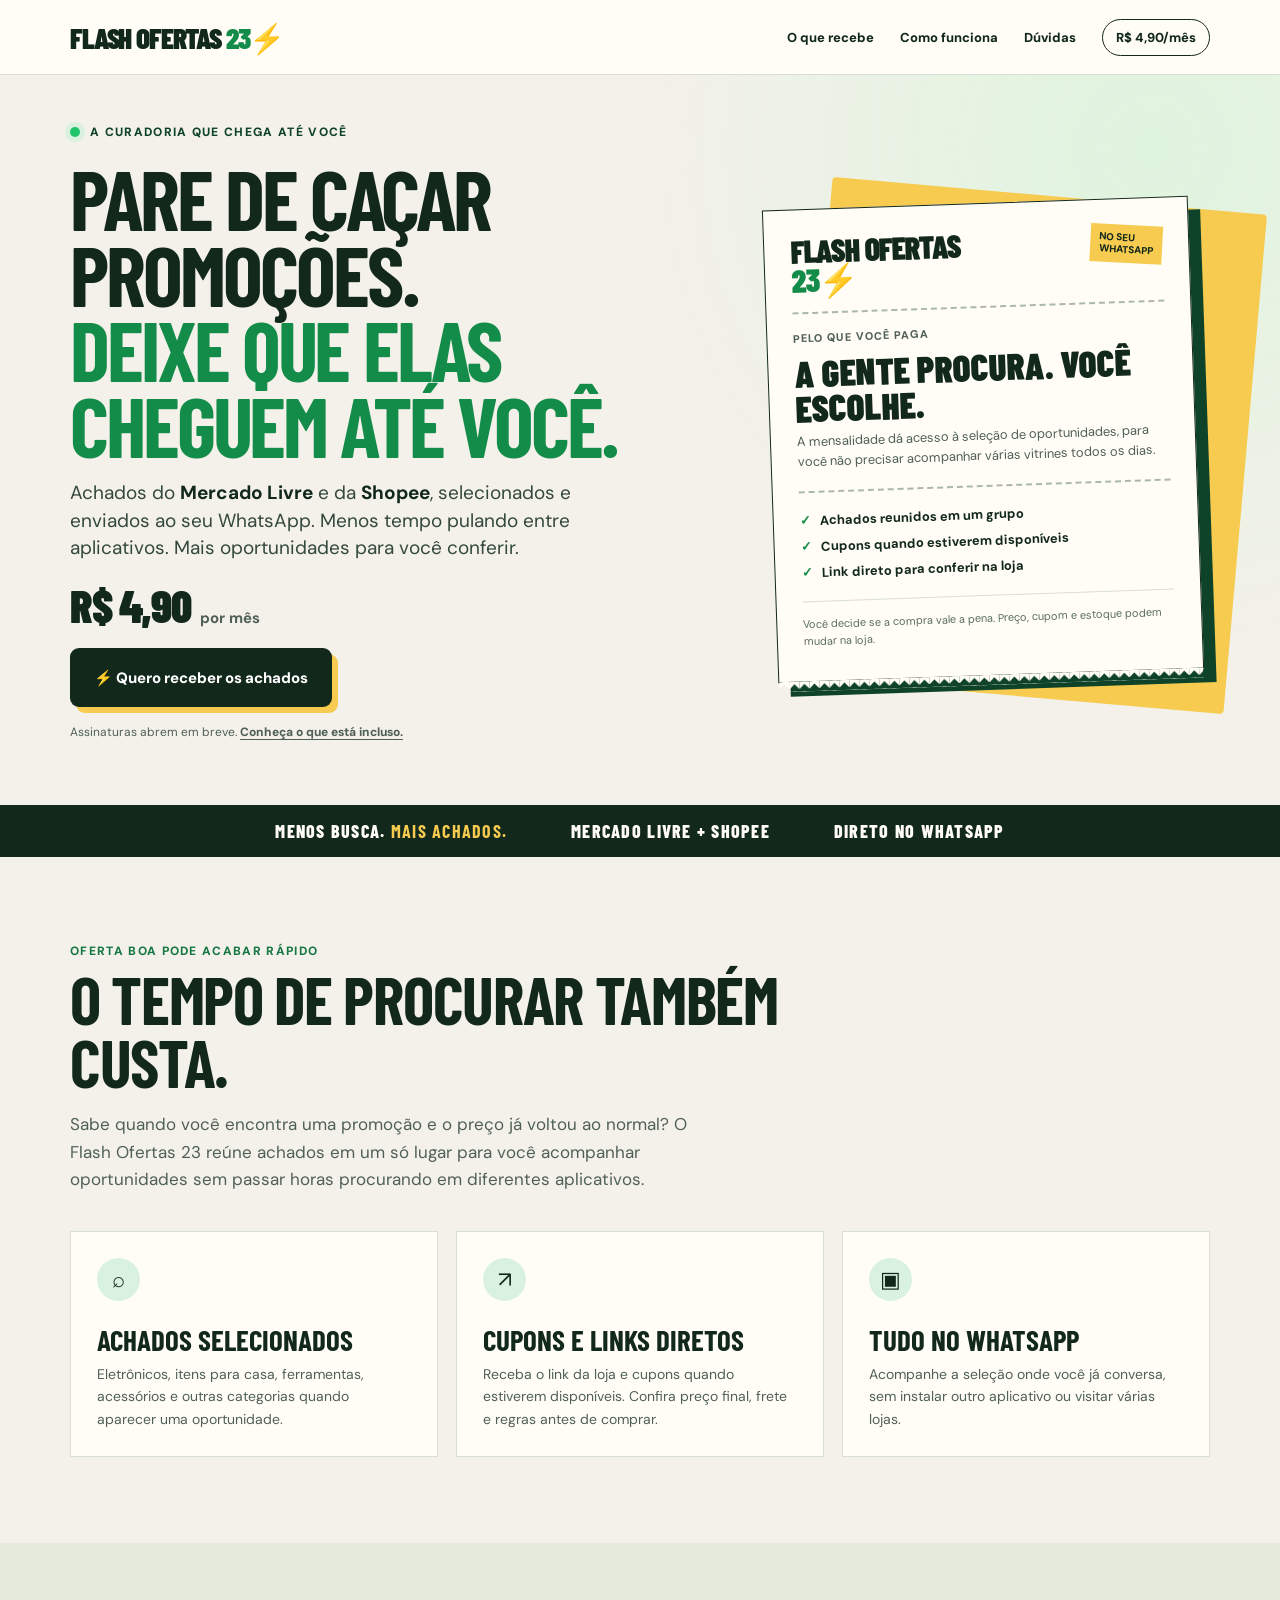
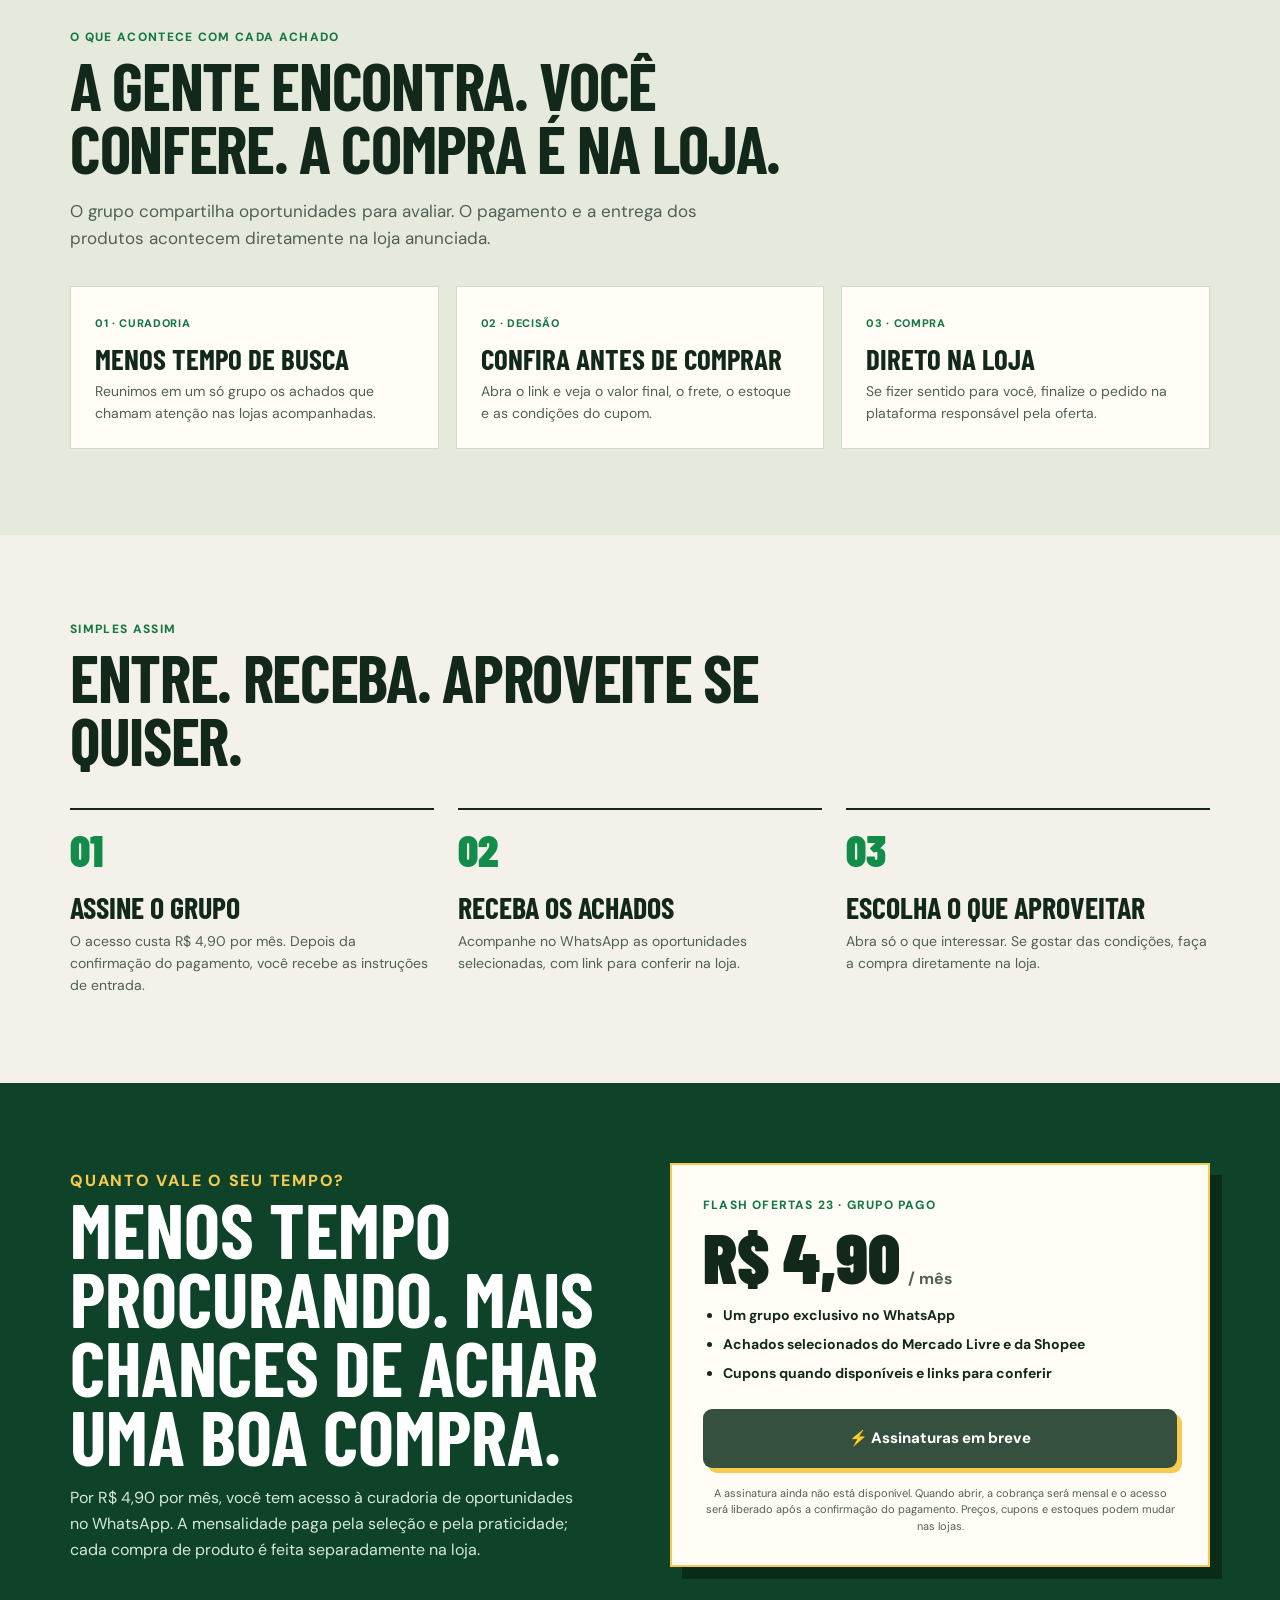
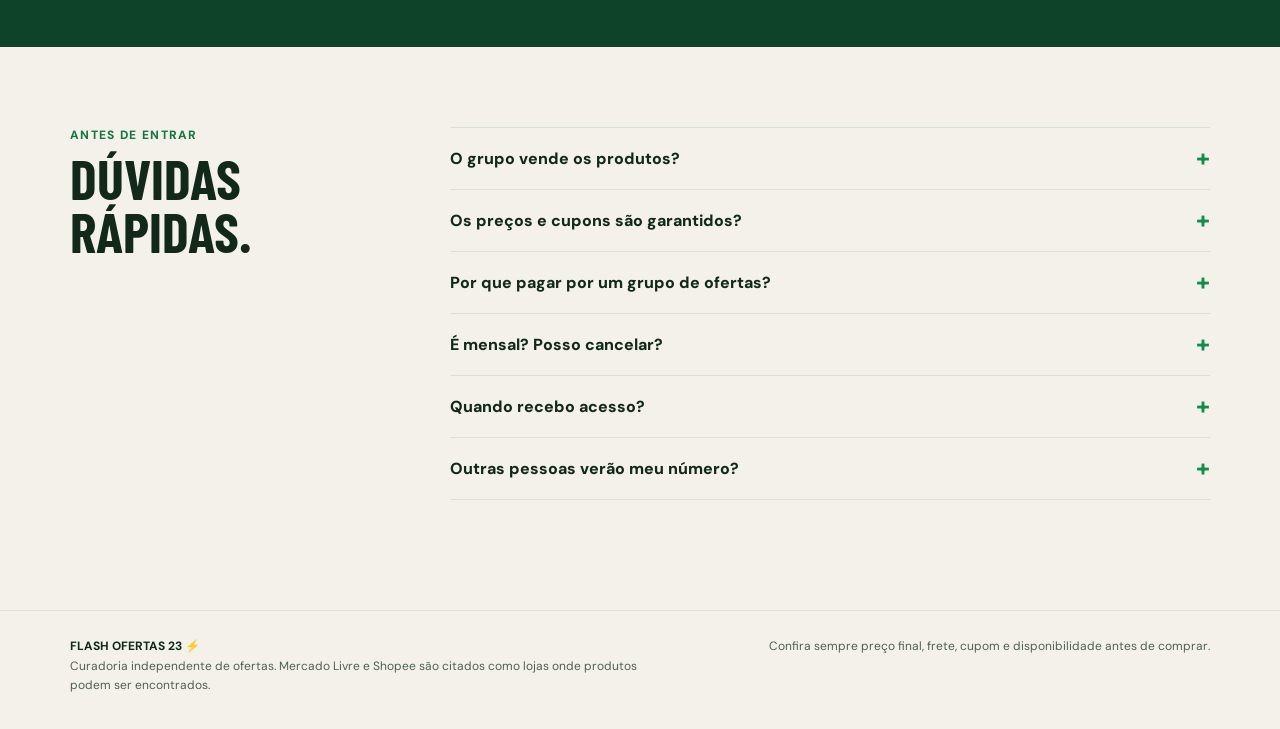
==== commit 88d44170: "Refocus Flash Ofertas landing page on curation value" ====
--- a/index.html
+++ b/index.html
@@ -4,11 +4,11 @@
   <meta charset="utf-8">
   <meta name="viewport" content="width=device-width, initial-scale=1">
   <meta name="theme-color" content="#f3f1e9">
-  <title>Flash Ofertas 23 — ofertas selecionadas no seu WhatsApp</title>
-  <meta name="description" content="Receba uma seleção de ofertas do Mercado Livre e da Shopee no WhatsApp. Assinatura mensal do Flash Ofertas 23 por R$ 4,90.">
+  <title>Flash Ofertas 23 — pare de caçar promoções</title>
+  <meta name="description" content="Pare de caçar promoções. Receba uma seleção de achados do Mercado Livre e da Shopee no WhatsApp por R$ 4,90 por mês.">
   <meta property="og:type" content="website">
-  <meta property="og:title" content="Flash Ofertas 23 — seu radar de ofertas">
-  <meta property="og:description" content="Ofertas selecionadas no seu WhatsApp por R$ 4,90 por mês.">
+  <meta property="og:title" content="Flash Ofertas 23 — os achados chegam até você">
+  <meta property="og:description" content="Menos tempo procurando. Achados selecionados no WhatsApp por R$ 4,90 por mês.">
   <meta property="og:url" content="https://flashofertas.deyvidmagalhaes.com.br/">
   <link rel="canonical" href="https://flashofertas.deyvidmagalhaes.com.br/">
   <link rel="preconnect" href="https://fonts.googleapis.com">
@@ -74,10 +74,8 @@
     .receipt-logo span { display: block; color: #138c4a; }
     .receipt-stamp { padding: 7px 9px; background: var(--yellow); font: 800 10px/1.2 'DM Sans', sans-serif; text-transform: uppercase; transform: rotate(5deg); }
     .receipt-caption { margin: 17px 0 10px; color: var(--ink-soft); font-size: 11px; font-weight: 800; letter-spacing: .09em; text-transform: uppercase; }
-    .receipt-product { display: flex; gap: 17px; align-items: center; }
-    .receipt-product img { width: 94px; height: 94px; border-radius: 8px; object-fit: contain; background: #f1f1ec; }
-    .receipt-product h2 { margin: 0 0 5px; font-size: 25px; line-height: 1; }
-    .receipt-product p { margin: 0; color: var(--ink-soft); font-size: 12px; line-height: 1.4; }
+    .receipt-headline { margin: 3px 0 7px; font: 900 37px/.95 'Barlow Condensed', Impact, sans-serif; text-transform: uppercase; }
+    .receipt-copy { margin: 0; color: var(--ink-soft); font-size: 13px; line-height: 1.55; }
     .receipt-rule { border-top: 2px dashed #aab8a8; margin: 19px 0; }
     .receipt-list { display: grid; gap: 9px; margin: 0; padding: 0; list-style: none; font-size: 13px; font-weight: 700; }
     .receipt-list li { display: flex; align-items: center; gap: 9px; }
@@ -98,12 +96,10 @@
     .value-card p { margin-bottom: 0; color: var(--ink-soft); font-size: 14px; line-height: 1.6; }
     .examples { background: #e5eadd; }
     .example-grid { display: grid; grid-template-columns: repeat(3, 1fr); gap: 17px; margin-top: 34px; }
-    .example-card { overflow: hidden; border: 1px solid #cfd9cc; background: var(--paper-light); }
-    .example-card img { display: block; width: 100%; height: 180px; object-fit: contain; padding: 16px; background: #eef0e9; }
-    .example-card div { padding: 17px 19px 20px; }
+    .example-card { padding: 24px; border: 1px solid #cfd9cc; background: var(--paper-light); }
     .example-card small { color: #177744; font-size: 11px; font-weight: 800; letter-spacing: .06em; text-transform: uppercase; }
-    .example-card h3 { margin: 7px 0 0; font-size: 26px; line-height: 1; }
-    .example-note { margin: 16px 0 0; color: var(--ink-soft); font-size: 12px; }
+    .example-card h3 { margin: 12px 0 8px; font-size: 29px; line-height: 1; }
+    .example-card p { margin: 0; color: var(--ink-soft); font-size: 14px; line-height: 1.55; }
     .steps-grid { display: grid; grid-template-columns: repeat(3, 1fr); gap: 24px; margin-top: 36px; }
     .step { padding-top: 18px; border-top: 2px solid var(--ink); }
     .step-num { display: block; margin-bottom: 20px; font: 900 44px/1 'Barlow Condensed', Impact, sans-serif; color: #138c4a; }
@@ -161,9 +157,7 @@
       .value-grid, .example-grid, .steps-grid { grid-template-columns: 1fr; gap: 12px; }
       .value-card { min-height: 0; padding: 22px; }
       .value-card .mark { margin-bottom: 15px; }
-      .example-grid { grid-template-columns: repeat(3, minmax(200px, 1fr)); overflow-x: auto; padding-bottom: 12px; scroll-snap-type: x mandatory; }
-      .example-card { scroll-snap-align: start; }
-      .example-card img { height: 150px; }
+      .example-grid { grid-template-columns: 1fr; }
       .steps-grid { gap: 26px; }
       .pricing { padding: 67px 0; }
       .pricing-card { padding: 25px; }
@@ -203,21 +197,22 @@
     <section class="hero" aria-labelledby="hero-title">
       <div class="container hero-grid">
         <div>
-          <p class="eyebrow">Seu radar de oportunidades</p>
-      <h1 id="hero-title">Oferta boa passa. <em>O grupo te avisa.</em></h1>
-          <p class="hero-lead">Ofertas selecionadas do <strong>Mercado Livre</strong> e da <strong>Shopee</strong>, direto no seu WhatsApp. Você abre o que interessa e decide se vale a compra.</p>
+          <p class="eyebrow">A curadoria que chega até você</p>
+          <h1 id="hero-title">Pare de caçar promoções. <em>Deixe que elas cheguem até você.</em></h1>
+          <p class="hero-lead">Achados do <strong>Mercado Livre</strong> e da <strong>Shopee</strong>, selecionados e enviados ao seu WhatsApp. Menos tempo pulando entre aplicativos. Mais oportunidades para você conferir.</p>
           <div class="hero-price"><strong>R$ 4,90</strong><span>por mês</span></div>
-          <span class="cta cta-pending" aria-label="Assinaturas em breve">⚡ Assinaturas em breve</span>
-          <p class="hero-note">Veja <a href="#o-que-recebe">o que chega no grupo</a> antes de decidir.</p>
-        </div>
-        <div class="receipt-wrap" aria-label="Exemplo do formato das mensagens do grupo">
+          <a class="cta" href="#assinatura">⚡ Quero receber os achados</a>
+          <p class="hero-note">Assinaturas abrem em breve. <a href="#o-que-recebe">Conheça o que está incluso.</a></p>
+        </div>
+        <div class="receipt-wrap" aria-label="O que a curadoria oferece">
           <div class="receipt">
-            <div class="receipt-top"><div class="receipt-logo">FLASH OFERTAS <span>23⚡</span></div><span class="receipt-stamp">Exemplo<br>de alerta</span></div>
-            <p class="receipt-caption">Quando um achado merece atenção</p>
-            <div class="receipt-product"><img src="iphone.jpg" alt="Exemplo de produto: iPhone" width="94" height="94"><div><h2>Um achado, sem enrolação.</h2><p>Produto de exemplo. A oferta real vem com detalhes para você conferir.</p></div></div>
+            <div class="receipt-top"><div class="receipt-logo">FLASH OFERTAS <span>23⚡</span></div><span class="receipt-stamp">No seu<br>WhatsApp</span></div>
+            <p class="receipt-caption">Pelo que você paga</p>
+            <p class="receipt-headline">A gente procura. Você escolhe.</p>
+            <p class="receipt-copy">A mensalidade dá acesso à seleção de oportunidades, para você não precisar acompanhar várias vitrines todos os dias.</p>
             <div class="receipt-rule"></div>
-            <ul class="receipt-list"><li>Loja e link para a oferta</li><li>Preço observado ao publicar</li><li>Cupom e condições, quando houver</li></ul>
-            <p class="receipt-foot">Este cartão mostra o formato do alerta. Não representa uma oferta ativa nem garante preço ou estoque.</p>
+            <ul class="receipt-list"><li>Achados reunidos em um grupo</li><li>Cupons quando estiverem disponíveis</li><li>Link direto para conferir na loja</li></ul>
+            <p class="receipt-foot">Você decide se a compra vale a pena. Preço, cupom e estoque podem mudar na loja.</p>
           </div>
         </div>
       </div>
@@ -227,47 +222,46 @@
 
     <section class="section" id="o-que-recebe" aria-labelledby="value-title">
       <div class="container">
-        <p class="section-kicker">A proposta é simples</p>
-        <h2 class="section-title" id="value-title">Pare de abrir dez abas para encontrar uma boa compra.</h2>
-        <p class="section-lead">O Flash Ofertas 23 reúne oportunidades em um só grupo. Você recebe o alerta, confere as condições na loja e escolhe se quer aproveitar.</p>
+        <p class="section-kicker">Oferta boa pode acabar rápido</p>
+        <h2 class="section-title" id="value-title">O tempo de procurar também custa.</h2>
+        <p class="section-lead">Sabe quando você encontra uma promoção e o preço já voltou ao normal? O Flash Ofertas 23 reúne achados em um só lugar para você acompanhar oportunidades sem passar horas procurando em diferentes aplicativos.</p>
         <div class="value-grid">
-          <article class="value-card"><span class="mark" aria-hidden="true">⌕</span><h3>Seleção de ofertas</h3><p>Produtos e cupons encontrados no Mercado Livre e na Shopee, com o contexto necessário para você avaliar.</p></article>
-          <article class="value-card"><span class="mark" aria-hidden="true">↗</span><h3>Link direto para conferir</h3><p>O alerta leva à página da loja. Verifique preço final, frete, estoque e regras do cupom antes de comprar.</p></article>
-          <article class="value-card"><span class="mark" aria-hidden="true">▣</span><h3>No seu WhatsApp</h3><p>Os achados chegam onde você já conversa. Abra apenas os que fizerem sentido para você.</p></article>
+          <article class="value-card"><span class="mark" aria-hidden="true">⌕</span><h3>Achados selecionados</h3><p>Eletrônicos, itens para casa, ferramentas, acessórios e outras categorias quando aparecer uma oportunidade.</p></article>
+          <article class="value-card"><span class="mark" aria-hidden="true">↗</span><h3>Cupons e links diretos</h3><p>Receba o link da loja e cupons quando estiverem disponíveis. Confira preço final, frete e regras antes de comprar.</p></article>
+          <article class="value-card"><span class="mark" aria-hidden="true">▣</span><h3>Tudo no WhatsApp</h3><p>Acompanhe a seleção onde você já conversa, sem instalar outro aplicativo ou visitar várias lojas.</p></article>
         </div>
       </div>
     </section>
 
     <section class="section examples" aria-labelledby="examples-title">
       <div class="container">
-        <p class="section-kicker">De tecnologia à casa</p>
-        <h2 class="section-title" id="examples-title">O tipo de produto que pode aparecer.</h2>
-        <p class="section-lead">A seleção pode variar conforme as oportunidades encontradas. Estes produtos ilustram categorias, sem representar ofertas disponíveis agora.</p>
+        <p class="section-kicker">O que acontece com cada achado</p>
+        <h2 class="section-title" id="examples-title">A gente encontra. Você confere. A compra é na loja.</h2>
+        <p class="section-lead">O grupo compartilha oportunidades para avaliar. O pagamento e a entrega dos produtos acontecem diretamente na loja anunciada.</p>
         <div class="example-grid">
-          <article class="example-card"><img src="iphone.jpg" alt="iPhone, exemplo da categoria tecnologia" loading="lazy" width="224" height="224"><div><small>Tecnologia</small><h3>Celulares e eletrônicos</h3></div></article>
-          <article class="example-card"><img src="bosch.jpg" alt="Maleta de ferramentas, exemplo da categoria ferramentas" loading="lazy" width="400" height="400"><div><small>Ferramentas</small><h3>Itens para resolver em casa</h3></div></article>
-          <article class="example-card"><img src="cooktop.jpg" alt="Cooktop, exemplo da categoria casa" loading="lazy" width="600" height="600"><div><small>Casa</small><h3>Produtos para o dia a dia</h3></div></article>
-        </div>
-        <p class="example-note">As imagens são exemplos de categorias. Preços e disponibilidade mudam nas lojas.</p>
+          <article class="example-card"><small>01 · Curadoria</small><h3>Menos tempo de busca</h3><p>Reunimos em um só grupo os achados que chamam atenção nas lojas acompanhadas.</p></article>
+          <article class="example-card"><small>02 · Decisão</small><h3>Confira antes de comprar</h3><p>Abra o link e veja o valor final, o frete, o estoque e as condições do cupom.</p></article>
+          <article class="example-card"><small>03 · Compra</small><h3>Direto na loja</h3><p>Se fizer sentido para você, finalize o pedido na plataforma responsável pela oferta.</p></article>
+        </div>
       </div>
     </section>
 
     <section class="section" id="como-funciona" aria-labelledby="steps-title">
       <div class="container">
-        <p class="section-kicker">Três passos</p>
-        <h2 class="section-title" id="steps-title">Assine. Receba. Decida.</h2>
+        <p class="section-kicker">Simples assim</p>
+        <h2 class="section-title" id="steps-title">Entre. Receba. Aproveite se quiser.</h2>
         <div class="steps-grid">
-          <div class="step"><span class="step-num">01</span><h3>Faça sua assinatura</h3><p>O acesso mensal custa R$ 4,90. A entrada no grupo acontece após a confirmação do pagamento.</p></div>
-          <div class="step"><span class="step-num">02</span><h3>Veja os alertas</h3><p>As ofertas selecionadas chegam no grupo do WhatsApp com informações para você conferir na loja.</p></div>
-          <div class="step"><span class="step-num">03</span><h3>Compre se valer a pena</h3><p>Você escolhe o que abrir. A compra, quando houver, é feita diretamente no site da loja.</p></div>
+          <div class="step"><span class="step-num">01</span><h3>Assine o grupo</h3><p>O acesso custa R$ 4,90 por mês. Depois da confirmação do pagamento, você recebe as instruções de entrada.</p></div>
+          <div class="step"><span class="step-num">02</span><h3>Receba os achados</h3><p>Acompanhe no WhatsApp as oportunidades selecionadas, com link para conferir na loja.</p></div>
+          <div class="step"><span class="step-num">03</span><h3>Escolha o que aproveitar</h3><p>Abra só o que interessar. Se gostar das condições, faça a compra diretamente na loja.</p></div>
         </div>
       </div>
     </section>
 
     <section class="pricing" id="assinatura" aria-labelledby="pricing-title">
       <div class="container pricing-grid">
-        <div><p class="section-kicker">Seu acesso ao grupo</p><h2 id="pricing-title">Uma seleção de oportunidades por um preço simples.</h2><p>Você decide se cada oferta vale seu dinheiro. A mensalidade dá acesso ao grupo e aos alertas publicados durante a assinatura.</p></div>
-        <div class="pricing-card"><p>Flash Ofertas 23</p><div class="amount">R$ 4,90 <span>/ mês</span></div><ul><li>Acesso ao grupo no WhatsApp</li><li>Ofertas de Mercado Livre e Shopee</li><li>Alertas com link e condições para conferir</li></ul><span class="cta cta-pending" aria-label="Assinaturas em breve">⚡ Assinaturas em breve</span><p class="fine">Cobrança mensal. A entrada será liberada após a confirmação do pagamento. As ofertas dependem de disponibilidade nas lojas.</p></div>
+        <div><p class="section-kicker">Quanto vale o seu tempo?</p><h2 id="pricing-title">Menos tempo procurando. Mais chances de achar uma boa compra.</h2><p>Por R$ 4,90 por mês, você tem acesso à curadoria de oportunidades no WhatsApp. A mensalidade paga pela seleção e pela praticidade; cada compra de produto é feita separadamente na loja.</p></div>
+        <div class="pricing-card"><p>Flash Ofertas 23 · grupo pago</p><div class="amount">R$ 4,90 <span>/ mês</span></div><ul><li>Um grupo exclusivo no WhatsApp</li><li>Achados selecionados do Mercado Livre e da Shopee</li><li>Cupons quando disponíveis e links para conferir</li></ul><span class="cta cta-pending" aria-label="Assinaturas ainda não abertas">⚡ Assinaturas em breve</span><p class="fine">A assinatura ainda não está disponível. Quando abrir, a cobrança será mensal e o acesso será liberado após a confirmação do pagamento. Preços, cupons e estoques podem mudar nas lojas.</p></div>
       </div>
     </section>
 
@@ -277,7 +271,8 @@
         <div class="faq-list">
           <details><summary>O grupo vende os produtos?</summary><p>Não. O grupo compartilha oportunidades encontradas em lojas como Mercado Livre e Shopee. Você confere as condições e, se quiser, compra diretamente na loja.</p></details>
           <details><summary>Os preços e cupons são garantidos?</summary><p>Não. Preço, frete, cupom e estoque podem mudar a qualquer momento. Sempre confira as condições finais na página do produto antes de pagar.</p></details>
-          <details><summary>É mensal? Posso cancelar?</summary><p>Sim. A cobrança é mensal e você pode cancelar a assinatura pela plataforma de pagamento. O acesso ao grupo termina ao fim do período pago.</p></details>
+          <details><summary>Por que pagar por um grupo de ofertas?</summary><p>A mensalidade paga pela curadoria e pela conveniência de receber achados reunidos no WhatsApp. Não é uma taxa cobrada pelas lojas nem garante desconto em toda compra.</p></details>
+          <details><summary>É mensal? Posso cancelar?</summary><p>Sim. A cobrança será mensal e você poderá pedir o cancelamento ao responsável pelo grupo. O canal de atendimento será informado antes da assinatura. O acesso termina ao fim do período pago.</p></details>
           <details><summary>Quando recebo acesso?</summary><p>Depois que o pagamento da assinatura for confirmado. As instruções de entrada serão apresentadas ao concluir a compra.</p></details>
           <details><summary>Outras pessoas verão meu número?</summary><p>Sim. Em grupos de WhatsApp, o número de telefone dos participantes pode ser visto pelos demais membros.</p></details>
         </div>
@@ -286,6 +281,6 @@
   </main>
 
   <footer class="site-footer"><div class="container footer-inner"><p><strong>FLASH OFERTAS 23 ⚡</strong><br>Curadoria independente de ofertas. Mercado Livre e Shopee são citados como lojas onde produtos podem ser encontrados.</p><p>Confira sempre preço final, frete, cupom e disponibilidade antes de comprar.</p></div></footer>
-  <div class="mobile-bar"><strong>R$ 4,90/mês</strong><span class="cta cta-pending" aria-label="Assinaturas em breve">Em breve</span></div>
+  <div class="mobile-bar"><strong>R$ 4,90/mês</strong><a class="cta" href="#assinatura">Ver assinatura</a></div>
 </body>
 </html>
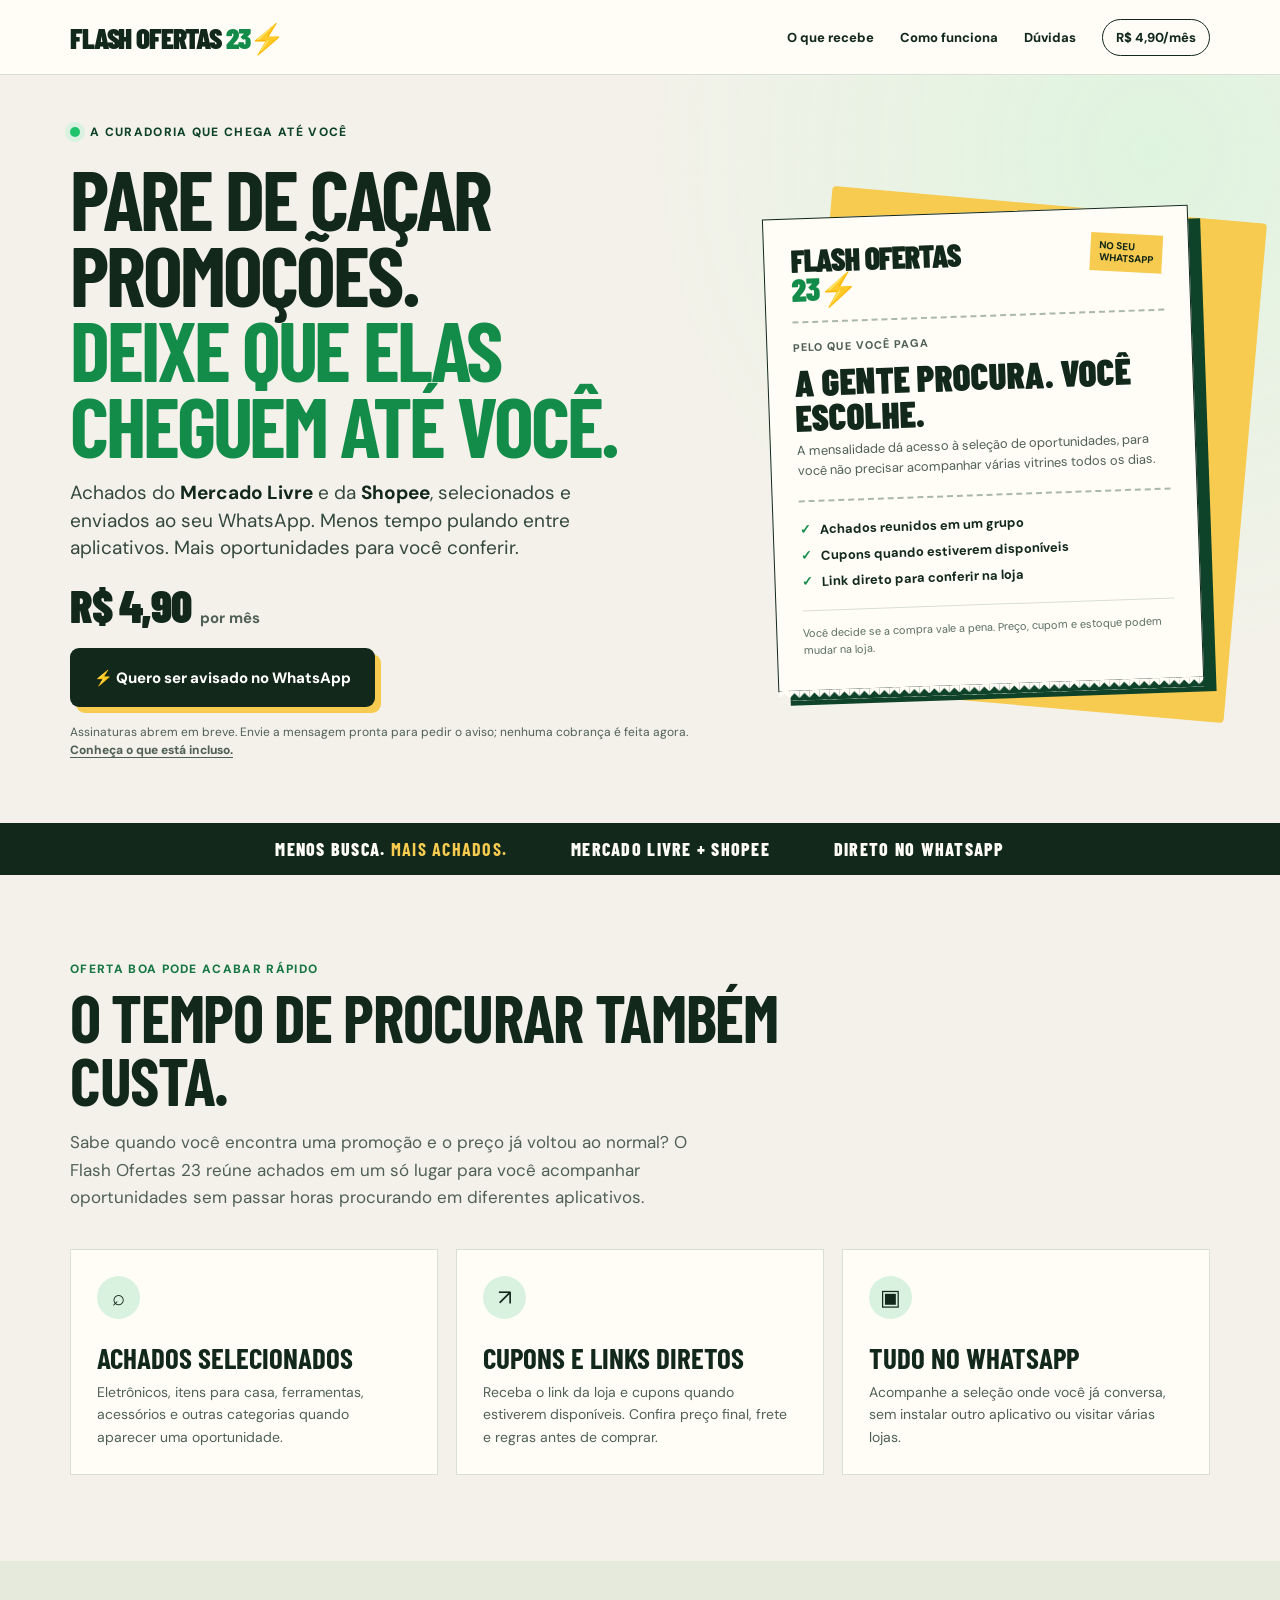
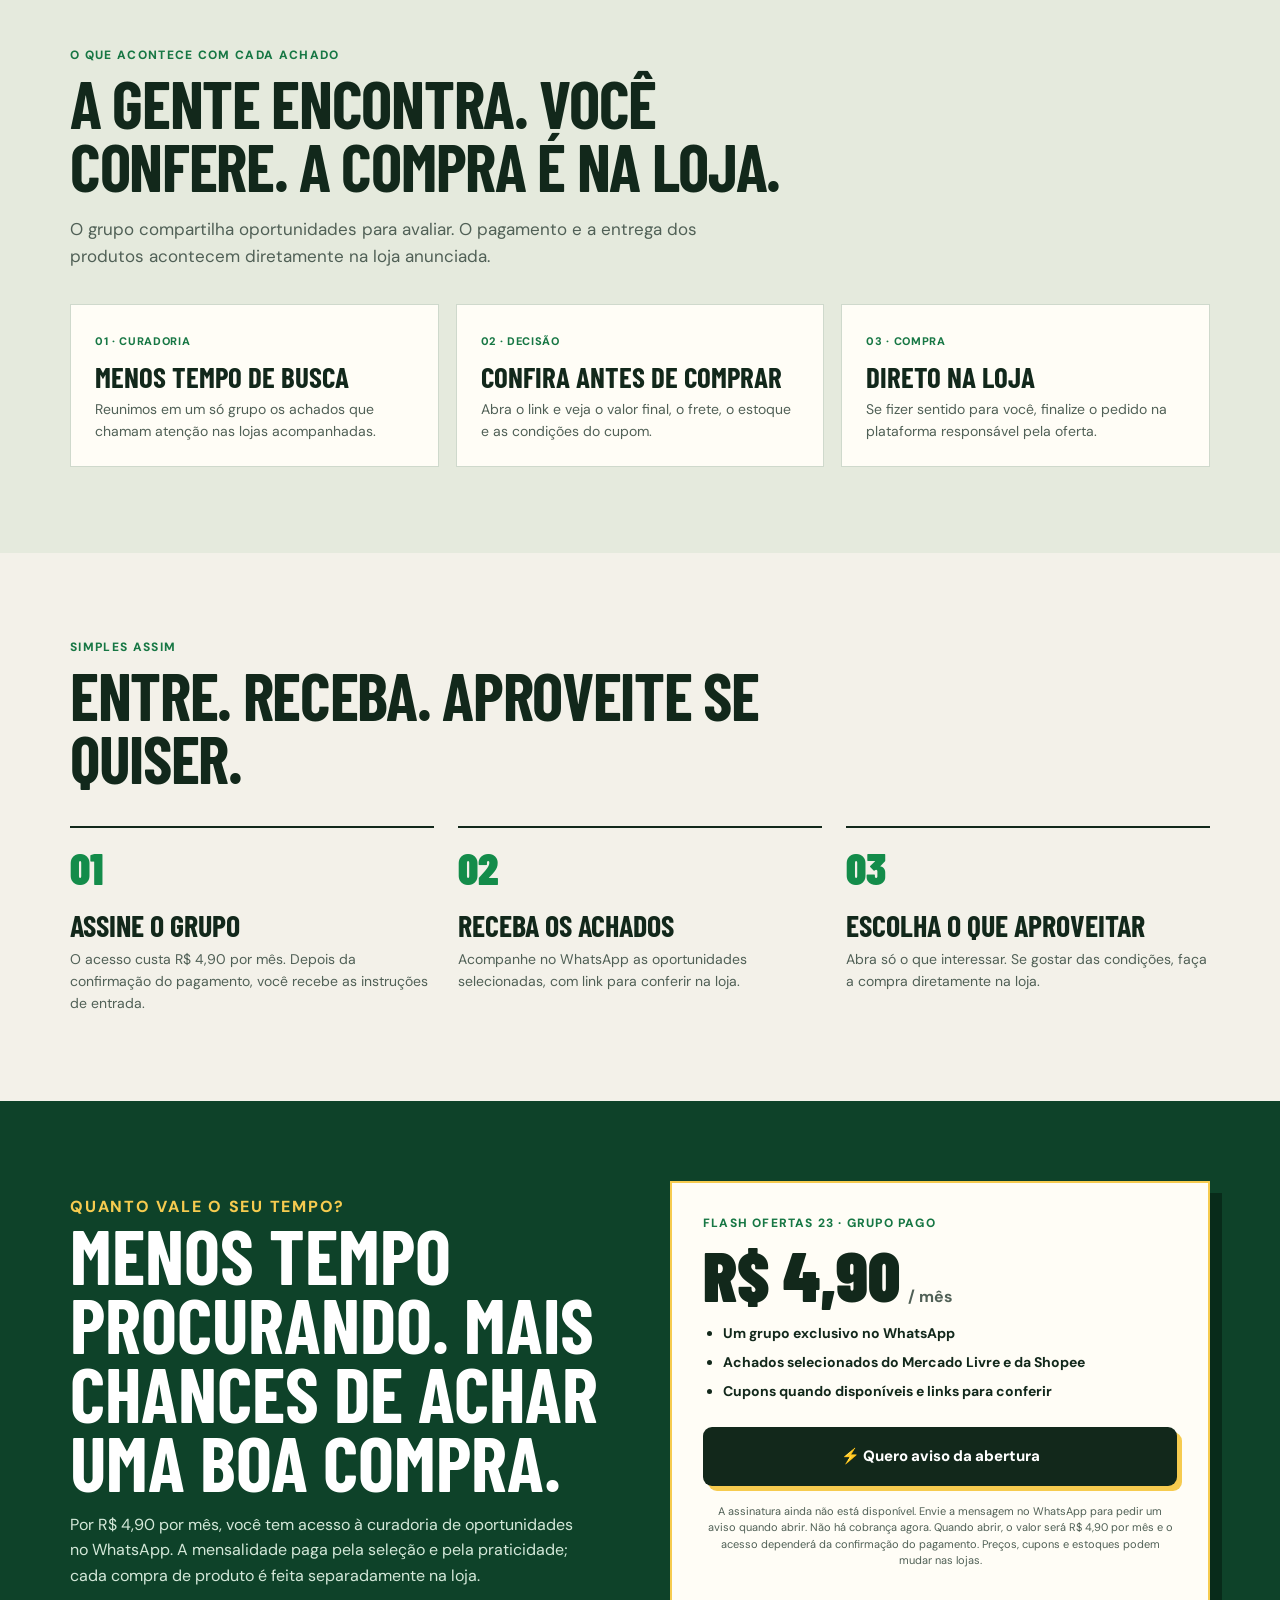
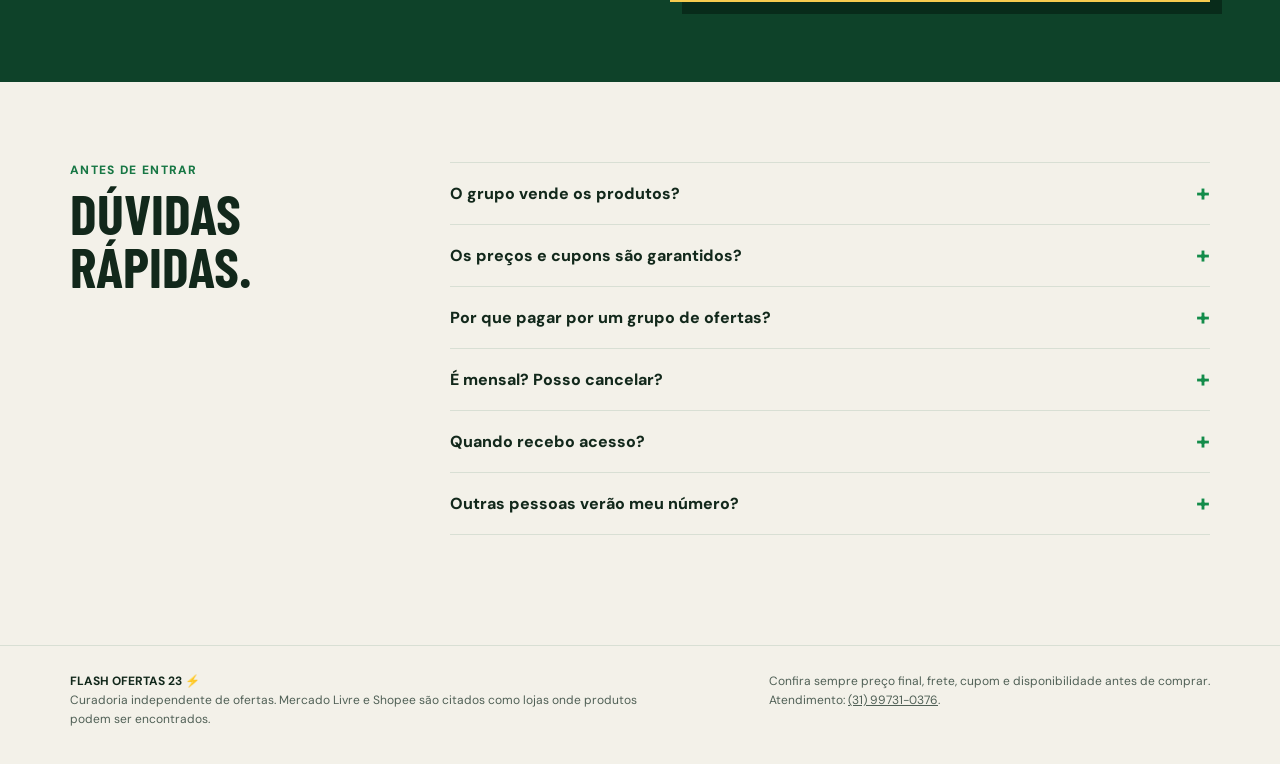
==== commit 357d2a08: "Add confirmed Flash Ofertas support WhatsApp and opening notice" ====
--- a/index.html
+++ b/index.html
@@ -61,8 +61,6 @@
     .hero-price span { color: var(--ink-soft); font-size: 15px; font-weight: 700; }
     .cta { display: inline-flex; min-height: 59px; align-items: center; justify-content: center; gap: 11px; padding: 15px 24px; border: 0; border-radius: 9px; background: var(--ink); color: var(--white); font-size: 15px; font-weight: 800; text-align: center; text-decoration: none; box-shadow: 6px 6px 0 var(--yellow); }
     .cta:hover { background: var(--green-dark); }
-    .cta-pending { cursor: default; background: #365040; box-shadow: 6px 6px 0 #d4d2c5; }
-    .cta-pending:hover { background: #365040; }
     .hero-note { margin: 16px 0 0; color: var(--ink-soft); font-size: 12px; line-height: 1.5; }
     .hero-note a { font-weight: 800; text-underline-offset: 3px; }
     .receipt-wrap { position: relative; padding: 18px 14px 0 0; }
@@ -201,8 +199,8 @@
           <h1 id="hero-title">Pare de caçar promoções. <em>Deixe que elas cheguem até você.</em></h1>
           <p class="hero-lead">Achados do <strong>Mercado Livre</strong> e da <strong>Shopee</strong>, selecionados e enviados ao seu WhatsApp. Menos tempo pulando entre aplicativos. Mais oportunidades para você conferir.</p>
           <div class="hero-price"><strong>R$ 4,90</strong><span>por mês</span></div>
-          <a class="cta" href="#assinatura">⚡ Quero receber os achados</a>
-          <p class="hero-note">Assinaturas abrem em breve. <a href="#o-que-recebe">Conheça o que está incluso.</a></p>
+          <a class="cta" href="https://wa.me/5531997310376?text=Ol%C3%A1%21%20Quero%20ser%20avisado%20quando%20as%20assinaturas%20do%20Flash%20Ofertas%2023%20abrirem." target="_blank" rel="noopener noreferrer">⚡ Quero ser avisado no WhatsApp</a>
+          <p class="hero-note">Assinaturas abrem em breve. Envie a mensagem pronta para pedir o aviso; nenhuma cobrança é feita agora. <a href="#o-que-recebe">Conheça o que está incluso.</a></p>
         </div>
         <div class="receipt-wrap" aria-label="O que a curadoria oferece">
           <div class="receipt">
@@ -261,7 +259,7 @@
     <section class="pricing" id="assinatura" aria-labelledby="pricing-title">
       <div class="container pricing-grid">
         <div><p class="section-kicker">Quanto vale o seu tempo?</p><h2 id="pricing-title">Menos tempo procurando. Mais chances de achar uma boa compra.</h2><p>Por R$ 4,90 por mês, você tem acesso à curadoria de oportunidades no WhatsApp. A mensalidade paga pela seleção e pela praticidade; cada compra de produto é feita separadamente na loja.</p></div>
-        <div class="pricing-card"><p>Flash Ofertas 23 · grupo pago</p><div class="amount">R$ 4,90 <span>/ mês</span></div><ul><li>Um grupo exclusivo no WhatsApp</li><li>Achados selecionados do Mercado Livre e da Shopee</li><li>Cupons quando disponíveis e links para conferir</li></ul><span class="cta cta-pending" aria-label="Assinaturas ainda não abertas">⚡ Assinaturas em breve</span><p class="fine">A assinatura ainda não está disponível. Quando abrir, a cobrança será mensal e o acesso será liberado após a confirmação do pagamento. Preços, cupons e estoques podem mudar nas lojas.</p></div>
+        <div class="pricing-card"><p>Flash Ofertas 23 · grupo pago</p><div class="amount">R$ 4,90 <span>/ mês</span></div><ul><li>Um grupo exclusivo no WhatsApp</li><li>Achados selecionados do Mercado Livre e da Shopee</li><li>Cupons quando disponíveis e links para conferir</li></ul><a class="cta" href="https://wa.me/5531997310376?text=Ol%C3%A1%21%20Quero%20ser%20avisado%20quando%20as%20assinaturas%20do%20Flash%20Ofertas%2023%20abrirem." target="_blank" rel="noopener noreferrer">⚡ Quero aviso da abertura</a><p class="fine">A assinatura ainda não está disponível. Envie a mensagem no WhatsApp para pedir um aviso quando abrir. Não há cobrança agora. Quando abrir, o valor será R$ 4,90 por mês e o acesso dependerá da confirmação do pagamento. Preços, cupons e estoques podem mudar nas lojas.</p></div>
       </div>
     </section>
 
@@ -272,15 +270,15 @@
           <details><summary>O grupo vende os produtos?</summary><p>Não. O grupo compartilha oportunidades encontradas em lojas como Mercado Livre e Shopee. Você confere as condições e, se quiser, compra diretamente na loja.</p></details>
           <details><summary>Os preços e cupons são garantidos?</summary><p>Não. Preço, frete, cupom e estoque podem mudar a qualquer momento. Sempre confira as condições finais na página do produto antes de pagar.</p></details>
           <details><summary>Por que pagar por um grupo de ofertas?</summary><p>A mensalidade paga pela curadoria e pela conveniência de receber achados reunidos no WhatsApp. Não é uma taxa cobrada pelas lojas nem garante desconto em toda compra.</p></details>
-          <details><summary>É mensal? Posso cancelar?</summary><p>Sim. A cobrança será mensal e você poderá pedir o cancelamento ao responsável pelo grupo. O canal de atendimento será informado antes da assinatura. O acesso termina ao fim do período pago.</p></details>
-          <details><summary>Quando recebo acesso?</summary><p>Depois que o pagamento da assinatura for confirmado. As instruções de entrada serão apresentadas ao concluir a compra.</p></details>
+          <details><summary>É mensal? Posso cancelar?</summary><p>Sim. A cobrança será mensal. Para pedir ajuda com o cancelamento, fale com o <a href="https://wa.me/5531997310376?text=Ol%C3%A1%21%20Preciso%20de%20ajuda%20com%20o%20Flash%20Ofertas%2023." target="_blank" rel="noopener noreferrer">atendimento pelo WhatsApp</a>. O acesso termina ao fim do período pago.</p></details>
+          <details><summary>Quando recebo acesso?</summary><p>Depois que o pagamento da assinatura for confirmado. Para receber orientação de entrada, fale com o <a href="https://wa.me/5531997310376?text=Ol%C3%A1%21%20J%C3%A1%20assinei%20o%20Flash%20Ofertas%2023%20e%20preciso%20de%20orienta%C3%A7%C3%A3o%20para%20entrar%20no%20grupo." target="_blank" rel="noopener noreferrer">atendimento pelo WhatsApp</a>. O convite do grupo não fica aberto ao público.</p></details>
           <details><summary>Outras pessoas verão meu número?</summary><p>Sim. Em grupos de WhatsApp, o número de telefone dos participantes pode ser visto pelos demais membros.</p></details>
         </div>
       </div>
     </section>
   </main>
 
-  <footer class="site-footer"><div class="container footer-inner"><p><strong>FLASH OFERTAS 23 ⚡</strong><br>Curadoria independente de ofertas. Mercado Livre e Shopee são citados como lojas onde produtos podem ser encontrados.</p><p>Confira sempre preço final, frete, cupom e disponibilidade antes de comprar.</p></div></footer>
-  <div class="mobile-bar"><strong>R$ 4,90/mês</strong><a class="cta" href="#assinatura">Ver assinatura</a></div>
+  <footer class="site-footer"><div class="container footer-inner"><p><strong>FLASH OFERTAS 23 ⚡</strong><br>Curadoria independente de ofertas. Mercado Livre e Shopee são citados como lojas onde produtos podem ser encontrados.</p><p>Confira sempre preço final, frete, cupom e disponibilidade antes de comprar.<br>Atendimento: <a href="https://wa.me/5531997310376?text=Ol%C3%A1%21%20Preciso%20de%20ajuda%20com%20o%20Flash%20Ofertas%2023." target="_blank" rel="noopener noreferrer">(31) 99731-0376</a>.</p></div></footer>
+  <div class="mobile-bar"><strong>R$ 4,90/mês</strong><a class="cta" href="https://wa.me/5531997310376?text=Ol%C3%A1%21%20Quero%20ser%20avisado%20quando%20as%20assinaturas%20do%20Flash%20Ofertas%2023%20abrirem." target="_blank" rel="noopener noreferrer">Quero aviso</a></div>
 </body>
 </html>
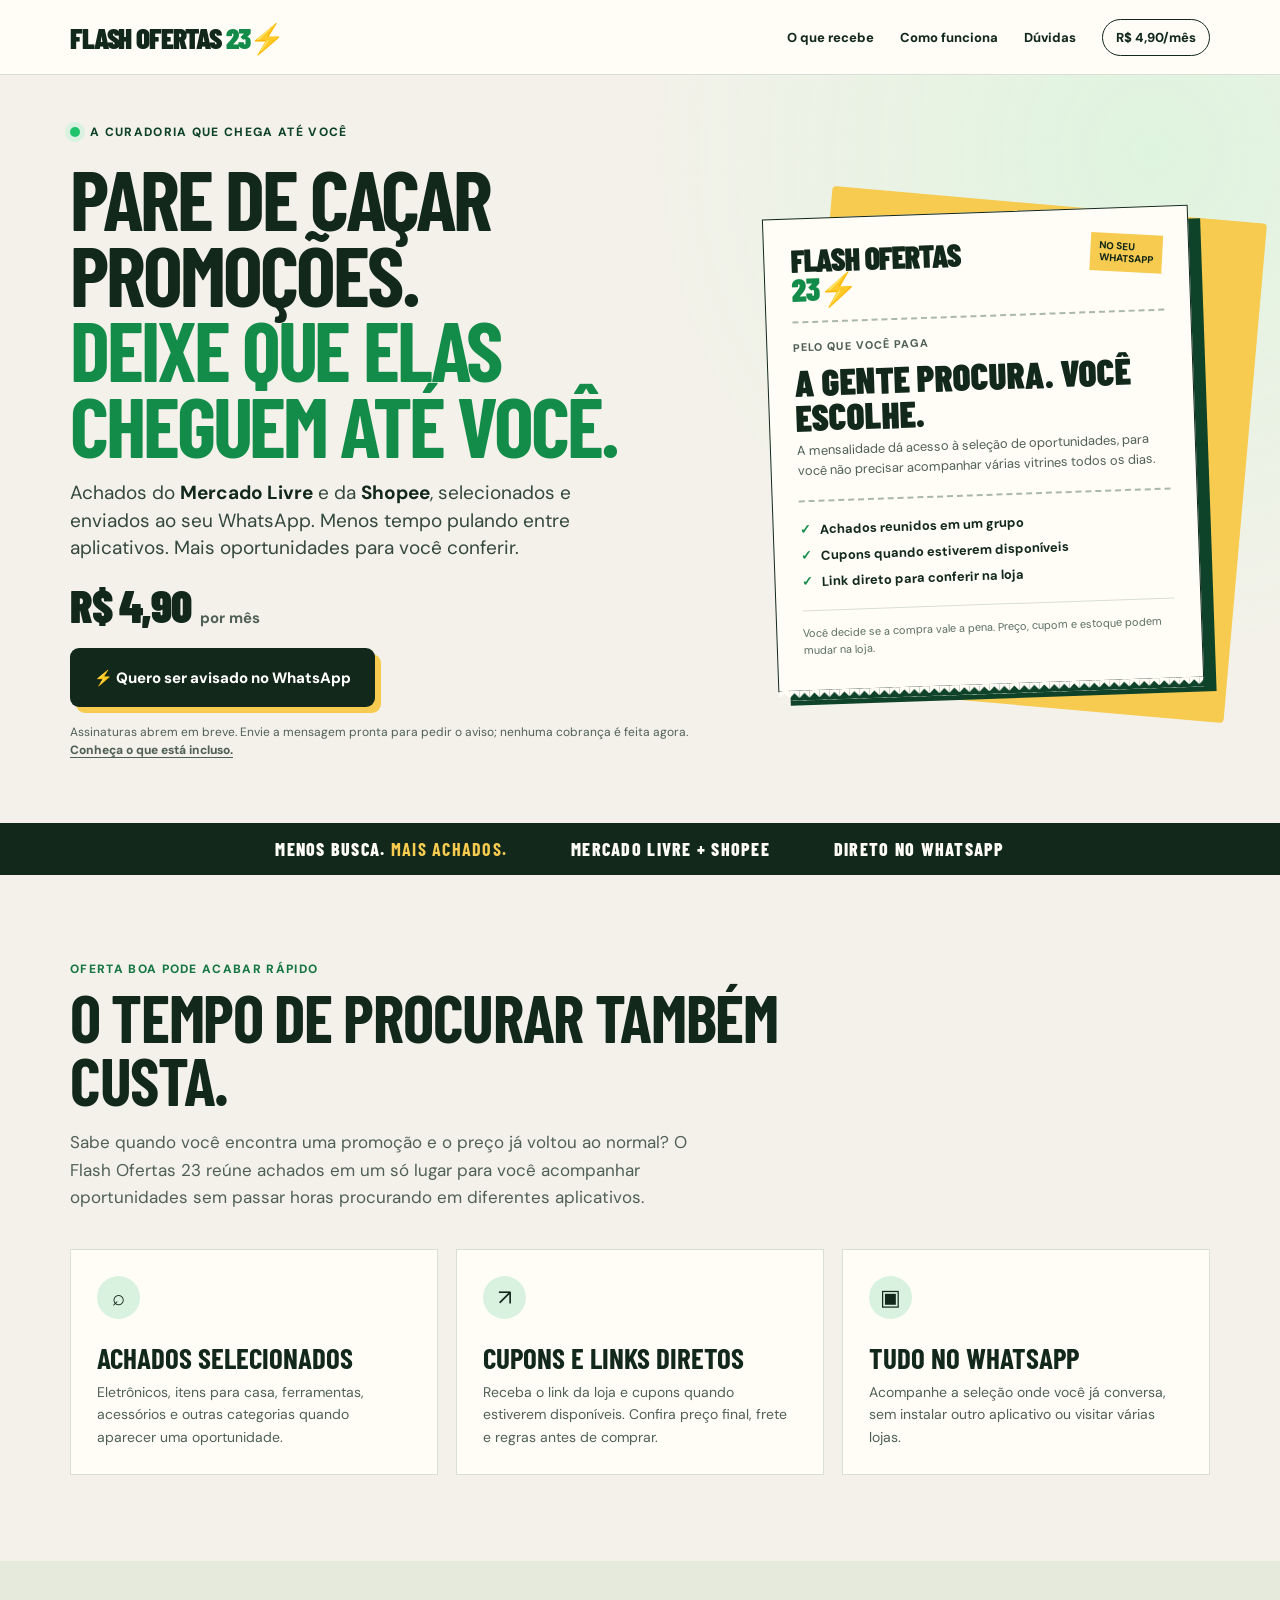
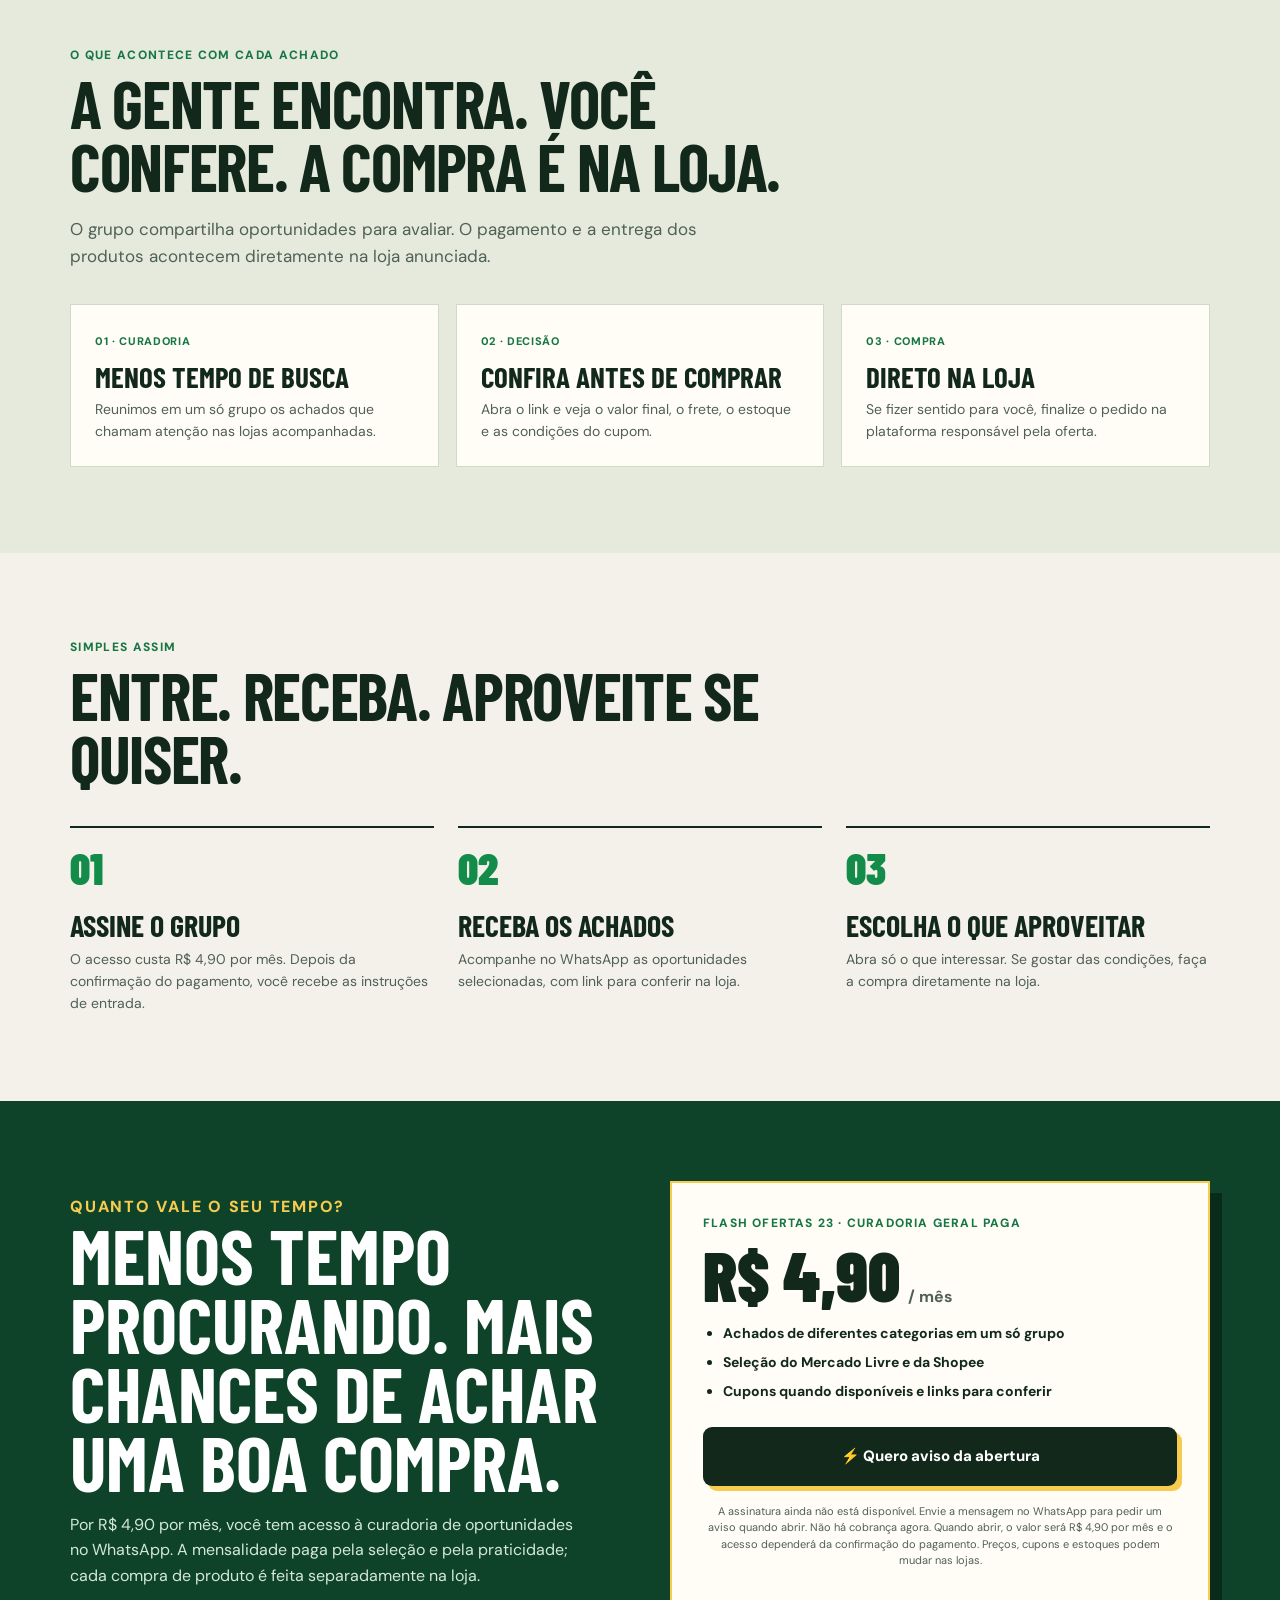
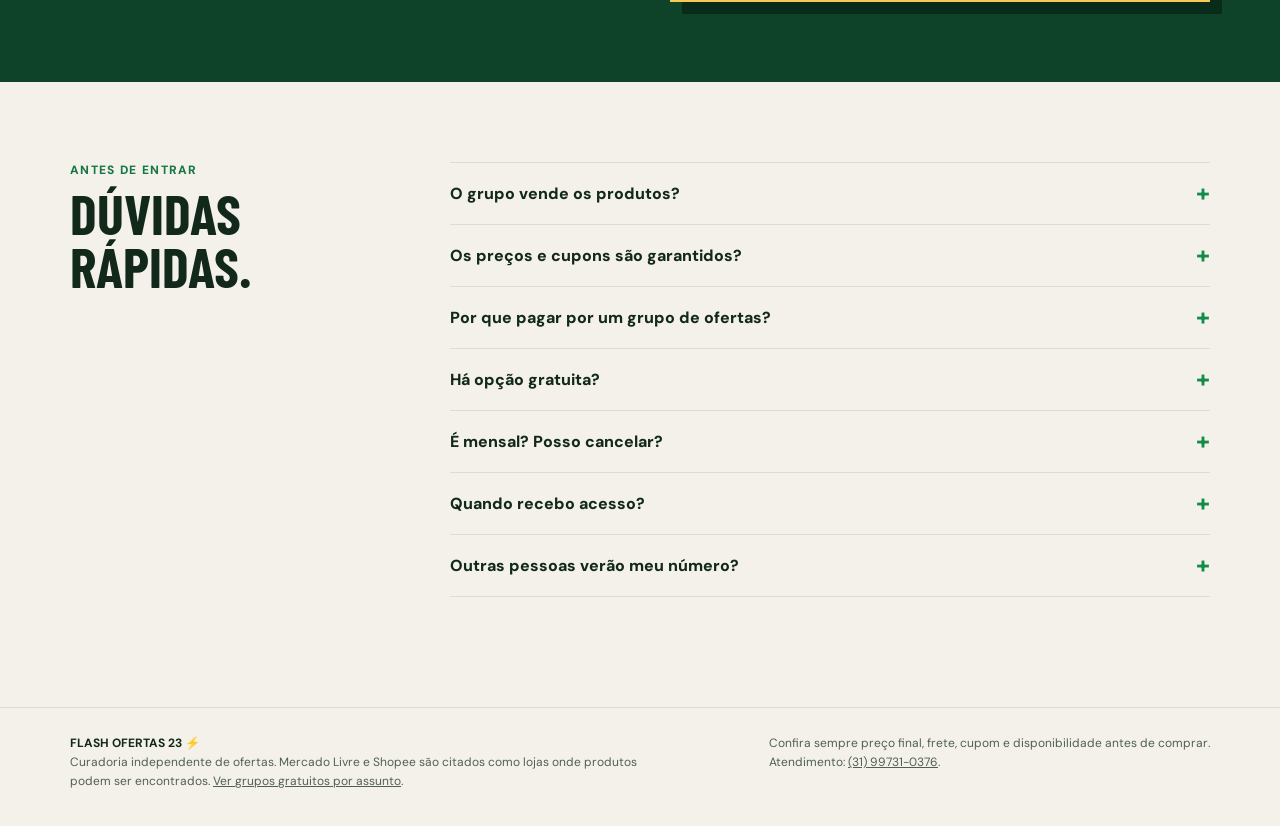
==== commit e9862475: "Add free niche landing page and paid versus free test setup" ====
--- a/index.html
+++ b/index.html
@@ -199,7 +199,7 @@
           <h1 id="hero-title">Pare de caçar promoções. <em>Deixe que elas cheguem até você.</em></h1>
           <p class="hero-lead">Achados do <strong>Mercado Livre</strong> e da <strong>Shopee</strong>, selecionados e enviados ao seu WhatsApp. Menos tempo pulando entre aplicativos. Mais oportunidades para você conferir.</p>
           <div class="hero-price"><strong>R$ 4,90</strong><span>por mês</span></div>
-          <a class="cta" href="https://wa.me/5531997310376?text=Ol%C3%A1%21%20Quero%20ser%20avisado%20quando%20as%20assinaturas%20do%20Flash%20Ofertas%2023%20abrirem." target="_blank" rel="noopener noreferrer">⚡ Quero ser avisado no WhatsApp</a>
+          <a class="cta" data-whatsapp-intent="pago" href="https://wa.me/5531997310376?text=Ol%C3%A1%21%20Quero%20ser%20avisado%20quando%20as%20assinaturas%20do%20Flash%20Ofertas%2023%20abrirem." target="_blank" rel="noopener noreferrer">⚡ Quero ser avisado no WhatsApp</a>
           <p class="hero-note">Assinaturas abrem em breve. Envie a mensagem pronta para pedir o aviso; nenhuma cobrança é feita agora. <a href="#o-que-recebe">Conheça o que está incluso.</a></p>
         </div>
         <div class="receipt-wrap" aria-label="O que a curadoria oferece">
@@ -259,7 +259,7 @@
     <section class="pricing" id="assinatura" aria-labelledby="pricing-title">
       <div class="container pricing-grid">
         <div><p class="section-kicker">Quanto vale o seu tempo?</p><h2 id="pricing-title">Menos tempo procurando. Mais chances de achar uma boa compra.</h2><p>Por R$ 4,90 por mês, você tem acesso à curadoria de oportunidades no WhatsApp. A mensalidade paga pela seleção e pela praticidade; cada compra de produto é feita separadamente na loja.</p></div>
-        <div class="pricing-card"><p>Flash Ofertas 23 · grupo pago</p><div class="amount">R$ 4,90 <span>/ mês</span></div><ul><li>Um grupo exclusivo no WhatsApp</li><li>Achados selecionados do Mercado Livre e da Shopee</li><li>Cupons quando disponíveis e links para conferir</li></ul><a class="cta" href="https://wa.me/5531997310376?text=Ol%C3%A1%21%20Quero%20ser%20avisado%20quando%20as%20assinaturas%20do%20Flash%20Ofertas%2023%20abrirem." target="_blank" rel="noopener noreferrer">⚡ Quero aviso da abertura</a><p class="fine">A assinatura ainda não está disponível. Envie a mensagem no WhatsApp para pedir um aviso quando abrir. Não há cobrança agora. Quando abrir, o valor será R$ 4,90 por mês e o acesso dependerá da confirmação do pagamento. Preços, cupons e estoques podem mudar nas lojas.</p></div>
+        <div class="pricing-card"><p>Flash Ofertas 23 · curadoria geral paga</p><div class="amount">R$ 4,90 <span>/ mês</span></div><ul><li>Achados de diferentes categorias em um só grupo</li><li>Seleção do Mercado Livre e da Shopee</li><li>Cupons quando disponíveis e links para conferir</li></ul><a class="cta" data-whatsapp-intent="pago" href="https://wa.me/5531997310376?text=Ol%C3%A1%21%20Quero%20ser%20avisado%20quando%20as%20assinaturas%20do%20Flash%20Ofertas%2023%20abrirem." target="_blank" rel="noopener noreferrer">⚡ Quero aviso da abertura</a><p class="fine">A assinatura ainda não está disponível. Envie a mensagem no WhatsApp para pedir um aviso quando abrir. Não há cobrança agora. Quando abrir, o valor será R$ 4,90 por mês e o acesso dependerá da confirmação do pagamento. Preços, cupons e estoques podem mudar nas lojas.</p></div>
       </div>
     </section>
 
@@ -270,6 +270,7 @@
           <details><summary>O grupo vende os produtos?</summary><p>Não. O grupo compartilha oportunidades encontradas em lojas como Mercado Livre e Shopee. Você confere as condições e, se quiser, compra diretamente na loja.</p></details>
           <details><summary>Os preços e cupons são garantidos?</summary><p>Não. Preço, frete, cupom e estoque podem mudar a qualquer momento. Sempre confira as condições finais na página do produto antes de pagar.</p></details>
           <details><summary>Por que pagar por um grupo de ofertas?</summary><p>A mensalidade paga pela curadoria e pela conveniência de receber achados reunidos no WhatsApp. Não é uma taxa cobrada pelas lojas nem garante desconto em toda compra.</p></details>
+          <details><summary>Há opção gratuita?</summary><p>Sim. Estamos preparando <a href="/gratis/">grupos gratuitos por assunto</a> para Eletrônicos, Casa e Ferramentas. A opção paga reúne achados de diferentes categorias em um único grupo.</p></details>
           <details><summary>É mensal? Posso cancelar?</summary><p>Sim. A cobrança será mensal. Para pedir ajuda com o cancelamento, fale com o <a href="https://wa.me/5531997310376?text=Ol%C3%A1%21%20Preciso%20de%20ajuda%20com%20o%20Flash%20Ofertas%2023." target="_blank" rel="noopener noreferrer">atendimento pelo WhatsApp</a>. O acesso termina ao fim do período pago.</p></details>
           <details><summary>Quando recebo acesso?</summary><p>Depois que o pagamento da assinatura for confirmado. Para receber orientação de entrada, fale com o <a href="https://wa.me/5531997310376?text=Ol%C3%A1%21%20J%C3%A1%20assinei%20o%20Flash%20Ofertas%2023%20e%20preciso%20de%20orienta%C3%A7%C3%A3o%20para%20entrar%20no%20grupo." target="_blank" rel="noopener noreferrer">atendimento pelo WhatsApp</a>. O convite do grupo não fica aberto ao público.</p></details>
           <details><summary>Outras pessoas verão meu número?</summary><p>Sim. Em grupos de WhatsApp, o número de telefone dos participantes pode ser visto pelos demais membros.</p></details>
@@ -278,7 +279,14 @@
     </section>
   </main>
 
-  <footer class="site-footer"><div class="container footer-inner"><p><strong>FLASH OFERTAS 23 ⚡</strong><br>Curadoria independente de ofertas. Mercado Livre e Shopee são citados como lojas onde produtos podem ser encontrados.</p><p>Confira sempre preço final, frete, cupom e disponibilidade antes de comprar.<br>Atendimento: <a href="https://wa.me/5531997310376?text=Ol%C3%A1%21%20Preciso%20de%20ajuda%20com%20o%20Flash%20Ofertas%2023." target="_blank" rel="noopener noreferrer">(31) 99731-0376</a>.</p></div></footer>
-  <div class="mobile-bar"><strong>R$ 4,90/mês</strong><a class="cta" href="https://wa.me/5531997310376?text=Ol%C3%A1%21%20Quero%20ser%20avisado%20quando%20as%20assinaturas%20do%20Flash%20Ofertas%2023%20abrirem." target="_blank" rel="noopener noreferrer">Quero aviso</a></div>
+  <footer class="site-footer"><div class="container footer-inner"><p><strong>FLASH OFERTAS 23 ⚡</strong><br>Curadoria independente de ofertas. Mercado Livre e Shopee são citados como lojas onde produtos podem ser encontrados. <a href="/gratis/">Ver grupos gratuitos por assunto</a>.</p><p>Confira sempre preço final, frete, cupom e disponibilidade antes de comprar.<br>Atendimento: <a href="https://wa.me/5531997310376?text=Ol%C3%A1%21%20Preciso%20de%20ajuda%20com%20o%20Flash%20Ofertas%2023." target="_blank" rel="noopener noreferrer">(31) 99731-0376</a>.</p></div></footer>
+  <div class="mobile-bar"><strong>R$ 4,90/mês</strong><a class="cta" data-whatsapp-intent="pago" href="https://wa.me/5531997310376?text=Ol%C3%A1%21%20Quero%20ser%20avisado%20quando%20as%20assinaturas%20do%20Flash%20Ofertas%2023%20abrirem." target="_blank" rel="noopener noreferrer">Quero aviso</a></div>
+  <script>
+    document.querySelectorAll('a[data-whatsapp-intent]').forEach(function (link) {
+      link.addEventListener('click', function () {
+        if (typeof fbq === 'function') fbq('trackCustom', 'WhatsAppIntent', { variant: link.dataset.whatsappIntent });
+      });
+    });
+  </script>
 </body>
 </html>
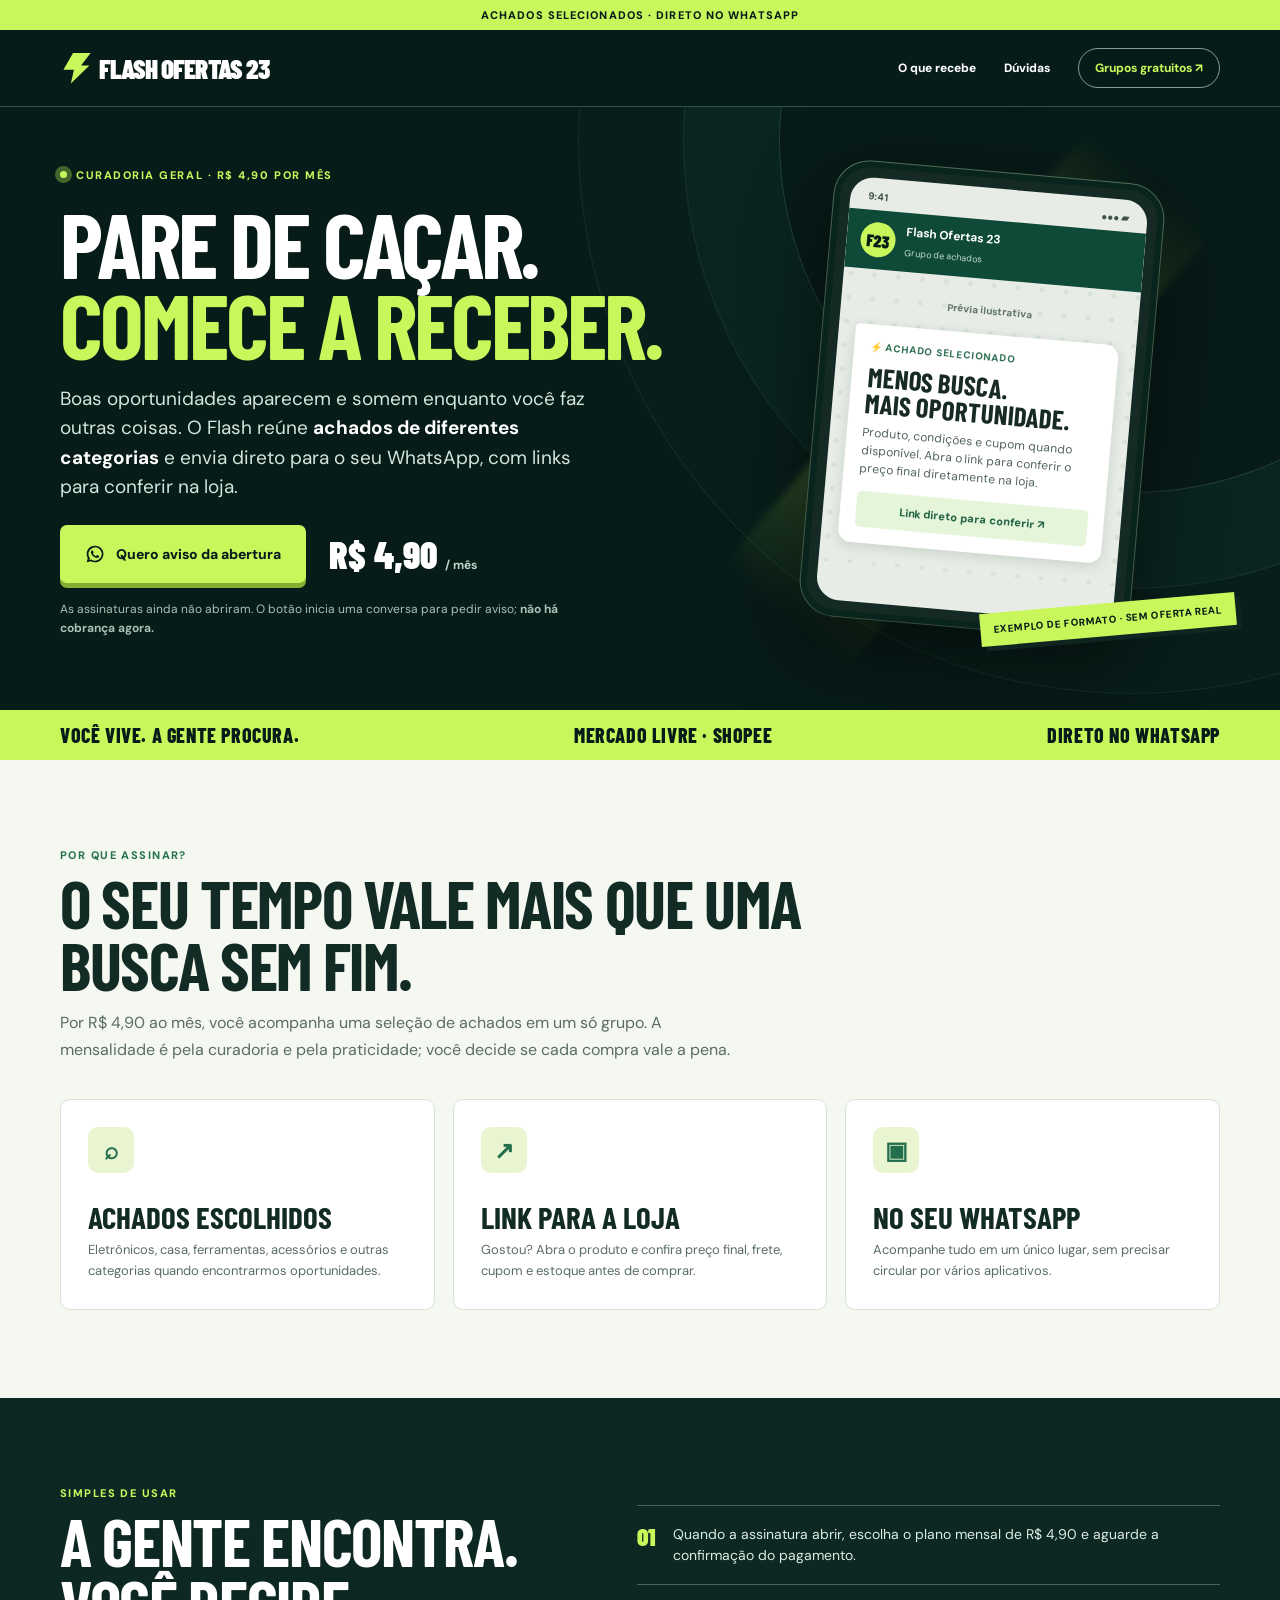
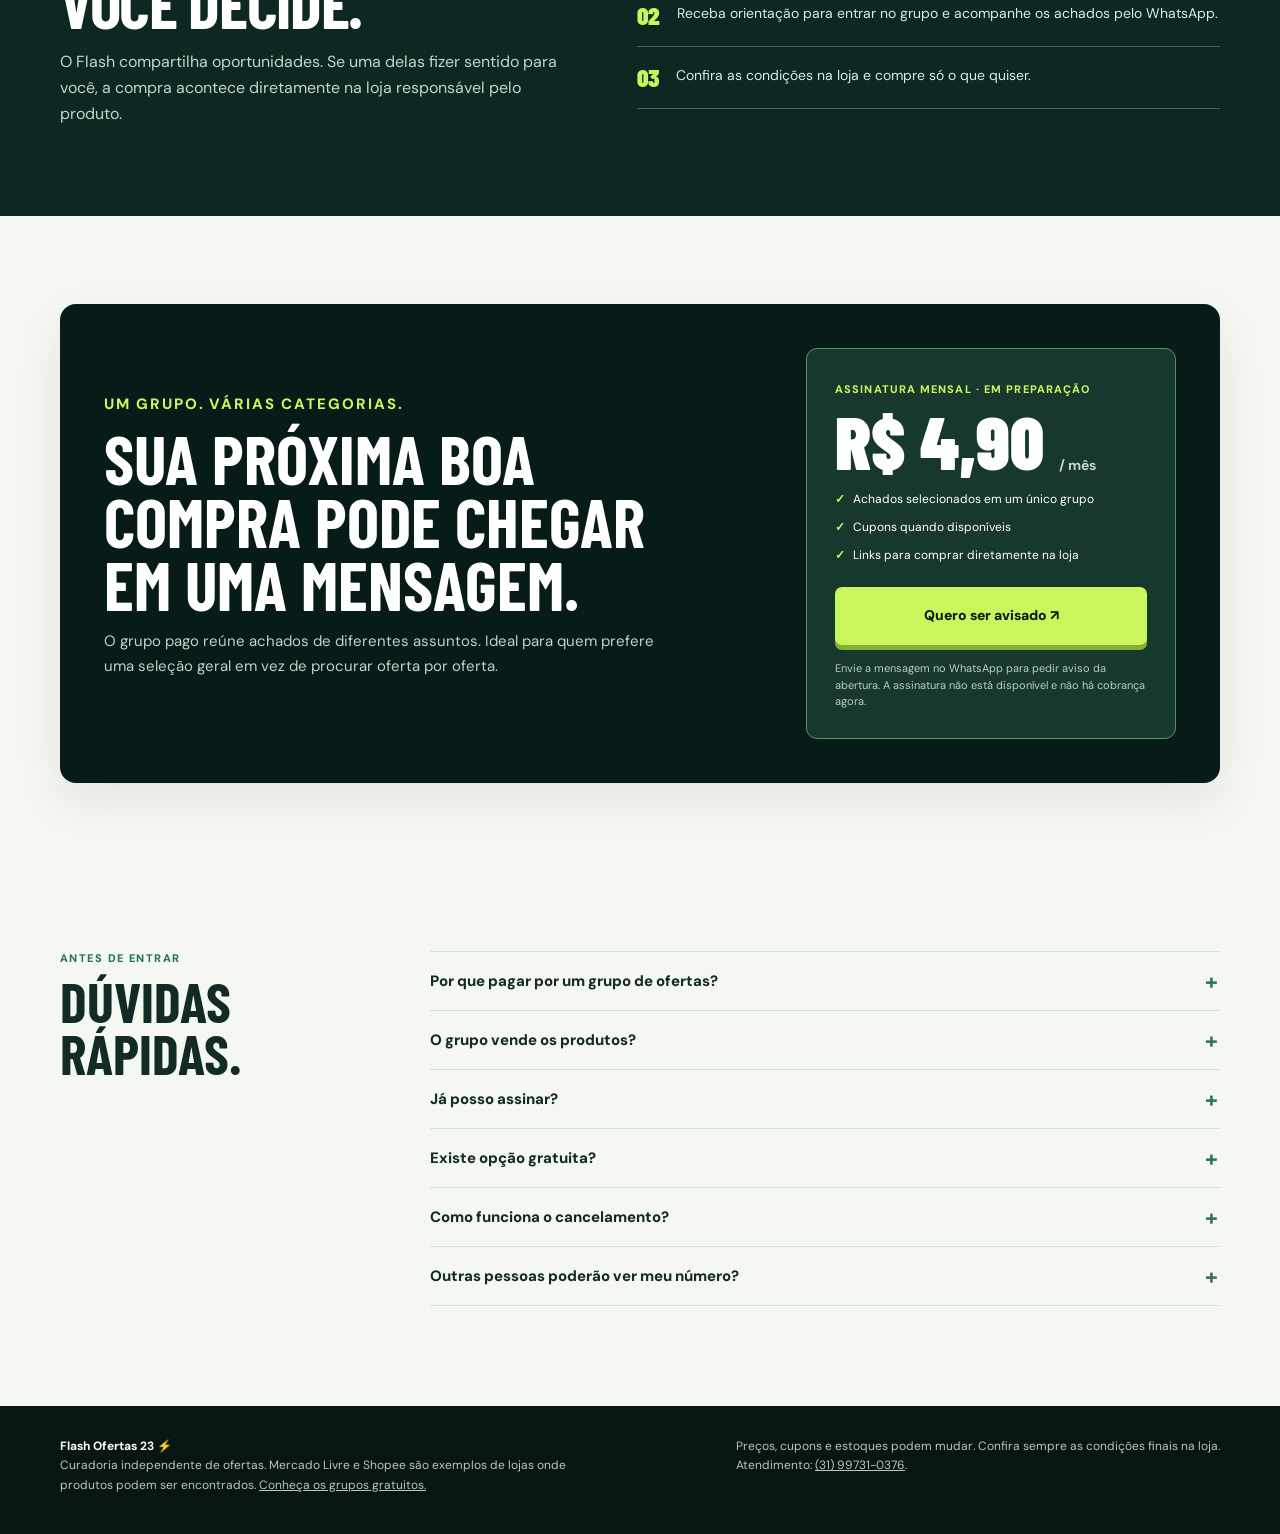
==== commit 48815b51: "Redesign paid and free landing pages" ====
--- a/index.html
+++ b/index.html
@@ -3,290 +3,64 @@
 <head>
   <meta charset="utf-8">
   <meta name="viewport" content="width=device-width, initial-scale=1">
-  <meta name="theme-color" content="#f3f1e9">
+  <meta name="theme-color" content="#071b18">
   <title>Flash Ofertas 23 — pare de caçar promoções</title>
-  <meta name="description" content="Pare de caçar promoções. Receba uma seleção de achados do Mercado Livre e da Shopee no WhatsApp por R$ 4,90 por mês.">
+  <meta name="description" content="Achados selecionados de diferentes lojas, direto no WhatsApp. Curadoria geral por R$ 4,90 ao mês. Peça um aviso quando a assinatura abrir.">
   <meta property="og:type" content="website">
   <meta property="og:title" content="Flash Ofertas 23 — os achados chegam até você">
-  <meta property="og:description" content="Menos tempo procurando. Achados selecionados no WhatsApp por R$ 4,90 por mês.">
+  <meta property="og:description" content="Menos tempo procurando. Curadoria de ofertas no WhatsApp por R$ 4,90 ao mês.">
   <meta property="og:url" content="https://flashofertas.deyvidmagalhaes.com.br/">
   <link rel="canonical" href="https://flashofertas.deyvidmagalhaes.com.br/">
-  <link rel="preconnect" href="https://fonts.googleapis.com">
-  <link rel="preconnect" href="https://fonts.gstatic.com" crossorigin>
-  <link href="https://fonts.googleapis.com/css2?family=Barlow+Condensed:wght@600;700;800;900&amp;family=DM+Sans:wght@400;500;600;700;800&amp;display=swap" rel="stylesheet">
+  <link rel="stylesheet" href="/styles.css">
   <script>
     !function(f,b,e,v,n,t,s){if(f.fbq)return;n=f.fbq=function(){n.callMethod?n.callMethod.apply(n,arguments):n.queue.push(arguments)};if(!f._fbq)f._fbq=n;n.push=n;n.loaded=!0;n.version='2.0';n.queue=[];t=b.createElement(e);t.async=!0;t.src=v;s=b.getElementsByTagName(e)[0];s.parentNode.insertBefore(t,s)}(window,document,'script','https://connect.facebook.net/en_US/fbevents.js');
-    fbq('init','1736558787065660');
-    fbq('track','PageView');
+    fbq('init','1736558787065660');fbq('track','PageView');
   </script>
-  <style>
-    :root {
-      --paper: #f3f1e9;
-      --paper-light: #fffdf6;
-      --ink: #12281b;
-      --ink-soft: #506056;
-      --line: #d8dfd4;
-      --green: #1fc46a;
-      --green-dark: #0e4229;
-      --yellow: #f6cb4f;
-      --white: #fff;
-    }
-    * { box-sizing: border-box; }
-    html { scroll-behavior: smooth; }
-    body { margin: 0; background: var(--paper); color: var(--ink); font-family: 'DM Sans', Arial, sans-serif; -webkit-font-smoothing: antialiased; }
-    a { color: inherit; }
-    button, a { -webkit-tap-highlight-color: transparent; }
-    a:focus-visible, summary:focus-visible { outline: 3px solid var(--green); outline-offset: 4px; }
-    .container { width: min(1140px, calc(100% - 48px)); margin-inline: auto; }
-    .site-header { border-bottom: 1px solid var(--line); background: var(--paper-light); }
-    .header-inner { min-height: 74px; display: flex; align-items: center; justify-content: space-between; gap: 24px; }
-    .brand { text-decoration: none; font: 900 29px/1 'Barlow Condensed', Impact, sans-serif; letter-spacing: -.04em; text-transform: uppercase; }
-    .brand span { color: #138c4a; }
-    .header-nav { display: flex; align-items: center; gap: 26px; font-size: 13px; font-weight: 800; }
-    .header-nav a { text-decoration: none; }
-    .header-nav a:hover { text-decoration: underline; text-underline-offset: 5px; }
-    .header-price { padding: 9px 13px; border: 1px solid var(--ink); border-radius: 999px; white-space: nowrap; }
-    .hero { overflow: hidden; padding: 46px 0 64px; background: radial-gradient(circle at 90% 10%, #dff4df 0, transparent 38%), var(--paper); }
-    .hero-grid { display: grid; grid-template-columns: minmax(0, 1fr) minmax(320px, 440px); align-items: center; gap: clamp(34px, 6vw, 92px); }
-    .eyebrow { display: inline-flex; align-items: center; gap: 10px; margin: 0 0 20px; color: var(--green-dark); font-size: 12px; font-weight: 800; letter-spacing: .11em; text-transform: uppercase; }
-    .eyebrow::before { content: ''; width: 10px; height: 10px; border-radius: 50%; background: var(--green); box-shadow: 0 0 0 5px #d9f2df; }
-    h1, h2, h3, p { margin-top: 0; }
-    h1, h2, h3 { font-family: 'Barlow Condensed', Impact, sans-serif; text-transform: uppercase; }
-    h1 { max-width: 670px; margin-bottom: 17px; font-size: clamp(58px, 6.6vw, 84px); line-height: .9; letter-spacing: -.035em; }
-    h1 em { display: block; color: #138c4a; font-style: normal; }
-    .hero-lead { max-width: 560px; margin-bottom: 20px; color: #34483b; font-size: clamp(17px, 1.7vw, 19px); line-height: 1.45; }
-    .hero-lead strong { color: var(--ink); }
-    .hero-price { display: flex; align-items: baseline; gap: 10px; margin-bottom: 20px; }
-    .hero-price strong { font: 900 46px/1 'Barlow Condensed', Impact, sans-serif; letter-spacing: -.03em; }
-    .hero-price span { color: var(--ink-soft); font-size: 15px; font-weight: 700; }
-    .cta { display: inline-flex; min-height: 59px; align-items: center; justify-content: center; gap: 11px; padding: 15px 24px; border: 0; border-radius: 9px; background: var(--ink); color: var(--white); font-size: 15px; font-weight: 800; text-align: center; text-decoration: none; box-shadow: 6px 6px 0 var(--yellow); }
-    .cta:hover { background: var(--green-dark); }
-    .hero-note { margin: 16px 0 0; color: var(--ink-soft); font-size: 12px; line-height: 1.5; }
-    .hero-note a { font-weight: 800; text-underline-offset: 3px; }
-    .receipt-wrap { position: relative; padding: 18px 14px 0 0; }
-    .receipt-wrap::before { content: ''; position: absolute; inset: 2% -8% -4% 9%; background: var(--yellow); transform: rotate(5deg); border-radius: 4px; }
-    .receipt { position: relative; transform: rotate(-2deg); padding: 26px 26px 32px; background: var(--paper-light); border: 1px solid var(--ink); box-shadow: 12px 14px 0 var(--green-dark); }
-    .receipt::after { content: ''; position: absolute; bottom: -10px; left: 0; right: 0; height: 10px; background: linear-gradient(135deg, var(--paper-light) 5px, transparent 0) 0 0/10px 10px repeat-x, linear-gradient(225deg, var(--paper-light) 5px, transparent 0) 0 0/10px 10px repeat-x; }
-    .receipt-top { display: flex; justify-content: space-between; gap: 10px; align-items: flex-start; padding-bottom: 18px; border-bottom: 2px dashed #aab8a8; }
-    .receipt-logo { font: 900 32px/.9 'Barlow Condensed', Impact, sans-serif; letter-spacing: -.035em; }
-    .receipt-logo span { display: block; color: #138c4a; }
-    .receipt-stamp { padding: 7px 9px; background: var(--yellow); font: 800 10px/1.2 'DM Sans', sans-serif; text-transform: uppercase; transform: rotate(5deg); }
-    .receipt-caption { margin: 17px 0 10px; color: var(--ink-soft); font-size: 11px; font-weight: 800; letter-spacing: .09em; text-transform: uppercase; }
-    .receipt-headline { margin: 3px 0 7px; font: 900 37px/.95 'Barlow Condensed', Impact, sans-serif; text-transform: uppercase; }
-    .receipt-copy { margin: 0; color: var(--ink-soft); font-size: 13px; line-height: 1.55; }
-    .receipt-rule { border-top: 2px dashed #aab8a8; margin: 19px 0; }
-    .receipt-list { display: grid; gap: 9px; margin: 0; padding: 0; list-style: none; font-size: 13px; font-weight: 700; }
-    .receipt-list li { display: flex; align-items: center; gap: 9px; }
-    .receipt-list li::before { content: '✓'; color: #138c4a; font-weight: 900; }
-    .receipt-foot { margin: 20px 0 0; padding-top: 14px; border-top: 1px solid var(--line); color: #5b6e60; font-size: 11px; line-height: 1.5; }
-    .ticker { background: var(--ink); color: var(--paper-light); overflow: hidden; }
-    .ticker-inner { display: flex; justify-content: center; gap: clamp(20px, 5vw, 70px); padding: 17px 20px; font: 800 18px/1 'Barlow Condensed', Impact, sans-serif; letter-spacing: .07em; text-transform: uppercase; white-space: nowrap; }
-    .ticker b { color: var(--yellow); }
-    section { scroll-margin-top: 20px; }
-    .section { padding: 86px 0; }
-    .section-kicker { margin: 0 0 9px; color: #177744; font-size: 12px; font-weight: 800; letter-spacing: .11em; text-transform: uppercase; }
-    .section-title { max-width: 740px; margin-bottom: 18px; font-size: clamp(42px, 5.2vw, 66px); line-height: .95; letter-spacing: -.02em; }
-    .section-lead { max-width: 640px; margin-bottom: 0; color: var(--ink-soft); font-size: 17px; line-height: 1.6; }
-    .value-grid { display: grid; grid-template-columns: repeat(3, 1fr); gap: 18px; margin-top: 38px; }
-    .value-card { min-height: 225px; padding: 26px; border: 1px solid var(--line); background: var(--paper-light); }
-    .value-card .mark { display: inline-grid; place-items: center; width: 43px; height: 43px; margin-bottom: 24px; border-radius: 50%; background: #d9f2df; font-size: 22px; }
-    .value-card h3 { margin-bottom: 9px; font-size: 29px; line-height: 1; }
-    .value-card p { margin-bottom: 0; color: var(--ink-soft); font-size: 14px; line-height: 1.6; }
-    .examples { background: #e5eadd; }
-    .example-grid { display: grid; grid-template-columns: repeat(3, 1fr); gap: 17px; margin-top: 34px; }
-    .example-card { padding: 24px; border: 1px solid #cfd9cc; background: var(--paper-light); }
-    .example-card small { color: #177744; font-size: 11px; font-weight: 800; letter-spacing: .06em; text-transform: uppercase; }
-    .example-card h3 { margin: 12px 0 8px; font-size: 29px; line-height: 1; }
-    .example-card p { margin: 0; color: var(--ink-soft); font-size: 14px; line-height: 1.55; }
-    .steps-grid { display: grid; grid-template-columns: repeat(3, 1fr); gap: 24px; margin-top: 36px; }
-    .step { padding-top: 18px; border-top: 2px solid var(--ink); }
-    .step-num { display: block; margin-bottom: 20px; font: 900 44px/1 'Barlow Condensed', Impact, sans-serif; color: #138c4a; }
-    .step h3 { margin-bottom: 8px; font-size: 30px; line-height: 1; }
-    .step p { margin-bottom: 0; color: var(--ink-soft); font-size: 14px; line-height: 1.6; }
-    .pricing { padding: 80px 0; background: var(--green-dark); color: var(--white); }
-    .pricing-grid { display: grid; grid-template-columns: 1fr 1fr; gap: 60px; align-items: center; }
-    .pricing .section-kicker { color: var(--yellow); }
-    .pricing h2 { max-width: 580px; margin: 0 0 15px; font-size: clamp(48px, 6vw, 76px); line-height: .91; }
-    .pricing p { max-width: 520px; margin-bottom: 0; color: #d4e8d9; font-size: 16px; line-height: 1.6; }
-    .pricing-card { padding: 31px; background: var(--paper-light); color: var(--ink); border: 2px solid var(--yellow); box-shadow: 12px 12px 0 #082b1a; }
-    .pricing-card > p:first-child { margin-bottom: 6px; color: #177744; font-size: 12px; font-weight: 800; letter-spacing: .1em; text-transform: uppercase; }
-    .pricing-card .amount { display: flex; align-items: baseline; gap: 8px; margin-bottom: 15px; font: 900 70px/1 'Barlow Condensed', Impact, sans-serif; }
-    .pricing-card .amount span { font: 700 16px/1 'DM Sans', Arial, sans-serif; color: var(--ink-soft); }
-    .pricing-card ul { display: grid; gap: 11px; margin: 0 0 27px; padding-left: 20px; font-size: 14px; font-weight: 700; }
-    .pricing-card .cta { width: 100%; box-shadow: 5px 5px 0 var(--yellow); }
-    .pricing-card .fine { margin: 17px 0 0; color: var(--ink-soft); font-size: 11px; line-height: 1.5; text-align: center; }
-    .faq { padding: 80px 0 110px; }
-    .faq-grid { display: grid; grid-template-columns: 320px 1fr; gap: 60px; }
-    .faq h2 { margin-bottom: 0; font-size: 56px; line-height: .94; }
-    .faq-list { border-top: 1px solid var(--line); }
-    details { border-bottom: 1px solid var(--line); }
-    summary { display: flex; justify-content: space-between; gap: 20px; padding: 20px 0; cursor: pointer; font-size: 16px; font-weight: 800; list-style: none; }
-    summary::-webkit-details-marker { display: none; }
-    summary::after { content: '+'; color: #138c4a; font-size: 24px; line-height: .8; }
-    details[open] summary::after { content: '−'; }
-    details p { max-width: 620px; margin: -5px 0 21px; color: var(--ink-soft); font-size: 14px; line-height: 1.6; }
-    .site-footer { border-top: 1px solid var(--line); padding: 26px 0 34px; color: var(--ink-soft); font-size: 12px; line-height: 1.6; }
-    .footer-inner { display: flex; justify-content: space-between; gap: 28px; }
-    .footer-inner p { max-width: 610px; margin: 0; }
-    .footer-inner strong { color: var(--ink); }
-    .mobile-bar { display: none; }
-    @media (max-width: 900px) {
-      .header-nav { gap: 15px; }
-      .hero-grid { grid-template-columns: minmax(0, 1fr) minmax(280px, 380px); gap: 25px; }
-      h1 { font-size: clamp(52px, 7vw, 80px); }
-      .pricing-grid { gap: 30px; }
-    }
-    @media (max-width: 720px) {
-      .container { width: min(100% - 32px, 520px); }
-      .header-inner { min-height: 63px; }
-      .brand { font-size: 26px; }
-      .header-nav a:not(.header-price) { display: none; }
-      .header-price { padding: 7px 10px; font-size: 11px; }
-      .hero { padding: 45px 0 67px; }
-      .hero-grid, .pricing-grid, .faq-grid { grid-template-columns: 1fr; }
-      .hero-grid { gap: 45px; }
-      h1 { font-size: clamp(57px, 12.7vw, 78px); }
-      .hero-lead { font-size: 17px; }
-      .receipt-wrap { width: min(100% - 22px, 410px); margin-inline: auto; }
-      .receipt { padding: 23px 20px 28px; }
-      .ticker-inner { justify-content: flex-start; font-size: 16px; }
-      .ticker-inner span:last-child { display: none; }
-      .section { padding: 66px 0; }
-      .value-grid, .example-grid, .steps-grid { grid-template-columns: 1fr; gap: 12px; }
-      .value-card { min-height: 0; padding: 22px; }
-      .value-card .mark { margin-bottom: 15px; }
-      .example-grid { grid-template-columns: 1fr; }
-      .steps-grid { gap: 26px; }
-      .pricing { padding: 67px 0; }
-      .pricing-card { padding: 25px; }
-      .faq { padding: 67px 0 115px; }
-      .faq-grid { gap: 25px; }
-      .faq h2 { font-size: 48px; }
-      .footer-inner { flex-direction: column; gap: 6px; }
-      .site-footer { padding-bottom: 100px; }
-      .mobile-bar { position: fixed; z-index: 10; display: flex; align-items: center; justify-content: space-between; gap: 12px; bottom: 0; left: 0; right: 0; padding: 10px 16px max(10px, env(safe-area-inset-bottom)); background: #f3f1e9ef; border-top: 1px solid var(--line); backdrop-filter: blur(12px); }
-      .mobile-bar strong { font: 900 28px/1 'Barlow Condensed', Impact, sans-serif; white-space: nowrap; }
-      .mobile-bar .cta { min-height: 45px; padding: 9px 13px; font-size: 11px; box-shadow: 3px 3px 0 #d4d2c5; }
-    }
-    @media (max-width: 390px) {
-      .brand { font-size: 22px; }
-      h1 { font-size: 55px; }
-      .hero-price strong { font-size: 46px; }
-      .mobile-bar { padding-inline: 10px; }
-      .mobile-bar strong { font-size: 25px; }
-    }
-    @media (prefers-reduced-motion: reduce) { html { scroll-behavior: auto; } }
-  </style>
 </head>
 <body>
-  <header class="site-header">
-    <div class="container header-inner">
-      <a class="brand" href="/" aria-label="Flash Ofertas 23, início">FLASH OFERTAS <span>23⚡</span></a>
-      <nav class="header-nav" aria-label="Navegação principal">
-        <a href="#o-que-recebe">O que recebe</a>
-        <a href="#como-funciona">Como funciona</a>
-        <a href="#duvidas">Dúvidas</a>
-        <a class="header-price" href="#assinatura">R$ 4,90/mês</a>
-      </nav>
-    </div>
-  </header>
-
+  <div class="topline">Achados selecionados · Direto no WhatsApp</div>
+  <header class="header"><div class="container header-inner">
+    <a class="brand" href="/" aria-label="Flash Ofertas 23, início"><span class="brand-bolt" aria-hidden="true">⚡</span>Flash Ofertas 23</a>
+    <nav class="nav" aria-label="Navegação principal"><a href="#vantagens">O que recebe</a><a href="#duvidas">Dúvidas</a><a class="nav-pill" href="/gratis/">Grupos gratuitos ↗</a></nav>
+  </div></header>
   <main>
-    <section class="hero" aria-labelledby="hero-title">
-      <div class="container hero-grid">
-        <div>
-          <p class="eyebrow">A curadoria que chega até você</p>
-          <h1 id="hero-title">Pare de caçar promoções. <em>Deixe que elas cheguem até você.</em></h1>
-          <p class="hero-lead">Achados do <strong>Mercado Livre</strong> e da <strong>Shopee</strong>, selecionados e enviados ao seu WhatsApp. Menos tempo pulando entre aplicativos. Mais oportunidades para você conferir.</p>
-          <div class="hero-price"><strong>R$ 4,90</strong><span>por mês</span></div>
-          <a class="cta" data-whatsapp-intent="pago" href="https://wa.me/5531997310376?text=Ol%C3%A1%21%20Quero%20ser%20avisado%20quando%20as%20assinaturas%20do%20Flash%20Ofertas%2023%20abrirem." target="_blank" rel="noopener noreferrer">⚡ Quero ser avisado no WhatsApp</a>
-          <p class="hero-note">Assinaturas abrem em breve. Envie a mensagem pronta para pedir o aviso; nenhuma cobrança é feita agora. <a href="#o-que-recebe">Conheça o que está incluso.</a></p>
-        </div>
-        <div class="receipt-wrap" aria-label="O que a curadoria oferece">
-          <div class="receipt">
-            <div class="receipt-top"><div class="receipt-logo">FLASH OFERTAS <span>23⚡</span></div><span class="receipt-stamp">No seu<br>WhatsApp</span></div>
-            <p class="receipt-caption">Pelo que você paga</p>
-            <p class="receipt-headline">A gente procura. Você escolhe.</p>
-            <p class="receipt-copy">A mensalidade dá acesso à seleção de oportunidades, para você não precisar acompanhar várias vitrines todos os dias.</p>
-            <div class="receipt-rule"></div>
-            <ul class="receipt-list"><li>Achados reunidos em um grupo</li><li>Cupons quando estiverem disponíveis</li><li>Link direto para conferir na loja</li></ul>
-            <p class="receipt-foot">Você decide se a compra vale a pena. Preço, cupom e estoque podem mudar na loja.</p>
-          </div>
-        </div>
+    <section class="hero" aria-labelledby="hero-title"><div class="container hero-grid">
+      <div>
+        <p class="eyebrow">Curadoria geral · R$ 4,90 por mês</p>
+        <h1 id="hero-title">Pare de caçar. <em>Comece a receber.</em></h1>
+        <p class="hero-lead">Boas oportunidades aparecem e somem enquanto você faz outras coisas. O Flash reúne <strong>achados de diferentes categorias</strong> e envia direto para o seu WhatsApp, com links para conferir na loja.</p>
+        <div class="hero-actions"><a class="button" data-whatsapp-intent="pago" href="https://wa.me/5531997310376?text=Ol%C3%A1%21%20Quero%20ser%20avisado%20quando%20as%20assinaturas%20do%20Flash%20Ofertas%2023%20abrirem." target="_blank" rel="noopener noreferrer"><svg viewBox="0 0 24 24" fill="currentColor" aria-hidden="true"><path d="M12 2a10 10 0 0 0-8.66 15L2 22l5.16-1.3A10 10 0 1 0 12 2Zm0 18a7.96 7.96 0 0 1-4.07-1.1l-.37-.22-2.3.58.61-2.23-.24-.38A8 8 0 1 1 12 20Zm4.36-5.9c-.24-.12-1.42-.7-1.64-.78-.22-.08-.38-.12-.54.12-.16.24-.62.78-.76.94-.14.16-.28.18-.52.06-.24-.12-1.02-.38-1.94-1.2-.72-.64-1.2-1.42-1.34-1.66-.14-.24-.02-.37.1-.49l.36-.42c.12-.14.16-.24.24-.4.08-.16.04-.3-.02-.42l-.74-1.78c-.19-.46-.38-.4-.54-.4h-.46c-.16 0-.42.06-.64.3-.22.24-.84.82-.84 2s.86 2.32.98 2.48c.12.16 1.7 2.6 4.12 3.64.58.25 1.04.4 1.39.52.58.18 1.1.16 1.52.1.46-.07 1.42-.58 1.62-1.14.2-.56.2-1.04.14-1.14-.06-.1-.22-.16-.46-.28Z"/></svg>Quero aviso da abertura</a><div class="price-inline"><b>R$ 4,90</b><span>/ mês</span></div></div>
+        <p class="hero-note">As assinaturas ainda não abriram. O botão inicia uma conversa para pedir aviso; <strong>não há cobrança agora.</strong></p>
       </div>
-    </section>
-
-    <div class="ticker" aria-label="Mercado Livre e Shopee no WhatsApp"><div class="ticker-inner"><span>Menos busca. <b>Mais achados.</b></span><span>Mercado Livre + Shopee</span><span>Direto no WhatsApp</span></div></div>
-
-    <section class="section" id="o-que-recebe" aria-labelledby="value-title">
-      <div class="container">
-        <p class="section-kicker">Oferta boa pode acabar rápido</p>
-        <h2 class="section-title" id="value-title">O tempo de procurar também custa.</h2>
-        <p class="section-lead">Sabe quando você encontra uma promoção e o preço já voltou ao normal? O Flash Ofertas 23 reúne achados em um só lugar para você acompanhar oportunidades sem passar horas procurando em diferentes aplicativos.</p>
-        <div class="value-grid">
-          <article class="value-card"><span class="mark" aria-hidden="true">⌕</span><h3>Achados selecionados</h3><p>Eletrônicos, itens para casa, ferramentas, acessórios e outras categorias quando aparecer uma oportunidade.</p></article>
-          <article class="value-card"><span class="mark" aria-hidden="true">↗</span><h3>Cupons e links diretos</h3><p>Receba o link da loja e cupons quando estiverem disponíveis. Confira preço final, frete e regras antes de comprar.</p></article>
-          <article class="value-card"><span class="mark" aria-hidden="true">▣</span><h3>Tudo no WhatsApp</h3><p>Acompanhe a seleção onde você já conversa, sem instalar outro aplicativo ou visitar várias lojas.</p></article>
-        </div>
+      <div class="hero-art" aria-label="Prévia ilustrativa do formato das mensagens no WhatsApp"><div class="art-ray"></div><div class="phone"><div class="phone-screen">
+        <div class="phone-status"><span>9:41</span><span>●●● ▰</span></div>
+        <div class="phone-head"><span class="phone-avatar">F23</span><span><strong>Flash Ofertas 23</strong><small>Grupo de achados</small></span></div>
+        <div class="phone-body"><span class="chat-day">Prévia ilustrativa</span><div class="chat-card"><small>⚡ Achado selecionado</small><h3>Menos busca.<br>Mais oportunidade.</h3><p>Produto, condições e cupom quando disponível. Abra o link para conferir o preço final diretamente na loja.</p><span class="chat-link">Link direto para conferir ↗</span></div></div>
+      </div></div><span class="phone-caption">Exemplo de formato · sem oferta real</span></div>
+    </div></section>
+    <div class="marquee"><div class="container marquee-inner"><span>Você vive. A gente procura.</span><span>Mercado Livre · Shopee</span><span>Direto no WhatsApp</span></div></div>
+    <section class="section" id="vantagens" aria-labelledby="value-title"><div class="container">
+      <p class="kicker">Por que assinar?</p><h2 class="section-title" id="value-title">O seu tempo vale mais que uma busca sem fim.</h2>
+      <p class="section-lead">Por R$ 4,90 ao mês, você acompanha uma seleção de achados em um só grupo. A mensalidade é pela curadoria e pela praticidade; você decide se cada compra vale a pena.</p>
+      <div class="benefit-grid">
+        <article class="benefit"><span class="benefit-icon" aria-hidden="true">⌕</span><h3>Achados escolhidos</h3><p>Eletrônicos, casa, ferramentas, acessórios e outras categorias quando encontrarmos oportunidades.</p></article>
+        <article class="benefit"><span class="benefit-icon" aria-hidden="true">↗</span><h3>Link para a loja</h3><p>Gostou? Abra o produto e confira preço final, frete, cupom e estoque antes de comprar.</p></article>
+        <article class="benefit"><span class="benefit-icon" aria-hidden="true">▣</span><h3>No seu WhatsApp</h3><p>Acompanhe tudo em um único lugar, sem precisar circular por vários aplicativos.</p></article>
       </div>
-    </section>
-
-    <section class="section examples" aria-labelledby="examples-title">
-      <div class="container">
-        <p class="section-kicker">O que acontece com cada achado</p>
-        <h2 class="section-title" id="examples-title">A gente encontra. Você confere. A compra é na loja.</h2>
-        <p class="section-lead">O grupo compartilha oportunidades para avaliar. O pagamento e a entrega dos produtos acontecem diretamente na loja anunciada.</p>
-        <div class="example-grid">
-          <article class="example-card"><small>01 · Curadoria</small><h3>Menos tempo de busca</h3><p>Reunimos em um só grupo os achados que chamam atenção nas lojas acompanhadas.</p></article>
-          <article class="example-card"><small>02 · Decisão</small><h3>Confira antes de comprar</h3><p>Abra o link e veja o valor final, o frete, o estoque e as condições do cupom.</p></article>
-          <article class="example-card"><small>03 · Compra</small><h3>Direto na loja</h3><p>Se fizer sentido para você, finalize o pedido na plataforma responsável pela oferta.</p></article>
-        </div>
-      </div>
-    </section>
-
-    <section class="section" id="como-funciona" aria-labelledby="steps-title">
-      <div class="container">
-        <p class="section-kicker">Simples assim</p>
-        <h2 class="section-title" id="steps-title">Entre. Receba. Aproveite se quiser.</h2>
-        <div class="steps-grid">
-          <div class="step"><span class="step-num">01</span><h3>Assine o grupo</h3><p>O acesso custa R$ 4,90 por mês. Depois da confirmação do pagamento, você recebe as instruções de entrada.</p></div>
-          <div class="step"><span class="step-num">02</span><h3>Receba os achados</h3><p>Acompanhe no WhatsApp as oportunidades selecionadas, com link para conferir na loja.</p></div>
-          <div class="step"><span class="step-num">03</span><h3>Escolha o que aproveitar</h3><p>Abra só o que interessar. Se gostar das condições, faça a compra diretamente na loja.</p></div>
-        </div>
-      </div>
-    </section>
-
-    <section class="pricing" id="assinatura" aria-labelledby="pricing-title">
-      <div class="container pricing-grid">
-        <div><p class="section-kicker">Quanto vale o seu tempo?</p><h2 id="pricing-title">Menos tempo procurando. Mais chances de achar uma boa compra.</h2><p>Por R$ 4,90 por mês, você tem acesso à curadoria de oportunidades no WhatsApp. A mensalidade paga pela seleção e pela praticidade; cada compra de produto é feita separadamente na loja.</p></div>
-        <div class="pricing-card"><p>Flash Ofertas 23 · curadoria geral paga</p><div class="amount">R$ 4,90 <span>/ mês</span></div><ul><li>Achados de diferentes categorias em um só grupo</li><li>Seleção do Mercado Livre e da Shopee</li><li>Cupons quando disponíveis e links para conferir</li></ul><a class="cta" data-whatsapp-intent="pago" href="https://wa.me/5531997310376?text=Ol%C3%A1%21%20Quero%20ser%20avisado%20quando%20as%20assinaturas%20do%20Flash%20Ofertas%2023%20abrirem." target="_blank" rel="noopener noreferrer">⚡ Quero aviso da abertura</a><p class="fine">A assinatura ainda não está disponível. Envie a mensagem no WhatsApp para pedir um aviso quando abrir. Não há cobrança agora. Quando abrir, o valor será R$ 4,90 por mês e o acesso dependerá da confirmação do pagamento. Preços, cupons e estoques podem mudar nas lojas.</p></div>
-      </div>
-    </section>
-
-    <section class="faq" id="duvidas" aria-labelledby="faq-title">
-      <div class="container faq-grid">
-        <div><p class="section-kicker">Antes de entrar</p><h2 id="faq-title">Dúvidas rápidas.</h2></div>
-        <div class="faq-list">
-          <details><summary>O grupo vende os produtos?</summary><p>Não. O grupo compartilha oportunidades encontradas em lojas como Mercado Livre e Shopee. Você confere as condições e, se quiser, compra diretamente na loja.</p></details>
-          <details><summary>Os preços e cupons são garantidos?</summary><p>Não. Preço, frete, cupom e estoque podem mudar a qualquer momento. Sempre confira as condições finais na página do produto antes de pagar.</p></details>
-          <details><summary>Por que pagar por um grupo de ofertas?</summary><p>A mensalidade paga pela curadoria e pela conveniência de receber achados reunidos no WhatsApp. Não é uma taxa cobrada pelas lojas nem garante desconto em toda compra.</p></details>
-          <details><summary>Há opção gratuita?</summary><p>Sim. Estamos preparando <a href="/gratis/">grupos gratuitos por assunto</a> para Eletrônicos, Casa e Ferramentas. A opção paga reúne achados de diferentes categorias em um único grupo.</p></details>
-          <details><summary>É mensal? Posso cancelar?</summary><p>Sim. A cobrança será mensal. Para pedir ajuda com o cancelamento, fale com o <a href="https://wa.me/5531997310376?text=Ol%C3%A1%21%20Preciso%20de%20ajuda%20com%20o%20Flash%20Ofertas%2023." target="_blank" rel="noopener noreferrer">atendimento pelo WhatsApp</a>. O acesso termina ao fim do período pago.</p></details>
-          <details><summary>Quando recebo acesso?</summary><p>Depois que o pagamento da assinatura for confirmado. Para receber orientação de entrada, fale com o <a href="https://wa.me/5531997310376?text=Ol%C3%A1%21%20J%C3%A1%20assinei%20o%20Flash%20Ofertas%2023%20e%20preciso%20de%20orienta%C3%A7%C3%A3o%20para%20entrar%20no%20grupo." target="_blank" rel="noopener noreferrer">atendimento pelo WhatsApp</a>. O convite do grupo não fica aberto ao público.</p></details>
-          <details><summary>Outras pessoas verão meu número?</summary><p>Sim. Em grupos de WhatsApp, o número de telefone dos participantes pode ser visto pelos demais membros.</p></details>
-        </div>
-      </div>
-    </section>
+    </div></section>
+    <section class="section dark-section" aria-labelledby="how-title"><div class="container split"><div><p class="kicker">Simples de usar</p><h2 class="section-title" id="how-title">A gente encontra. Você decide.</h2><p class="section-lead">O Flash compartilha oportunidades. Se uma delas fizer sentido para você, a compra acontece diretamente na loja responsável pelo produto.</p></div><ol class="check-list"><li><b>01</b><span>Quando a assinatura abrir, escolha o plano mensal de R$ 4,90 e aguarde a confirmação do pagamento.</span></li><li><b>02</b><span>Receba orientação para entrar no grupo e acompanhe os achados pelo WhatsApp.</span></li><li><b>03</b><span>Confira as condições na loja e compre só o que quiser.</span></li></ol></div></section>
+    <section class="section pricing" id="assinatura" aria-labelledby="pricing-title"><div class="container pricing-panel"><div><p class="kicker">Um grupo. Várias categorias.</p><h2 id="pricing-title">Sua próxima boa compra pode chegar em uma mensagem.</h2><p>O grupo pago reúne achados de diferentes assuntos. Ideal para quem prefere uma seleção geral em vez de procurar oferta por oferta.</p></div><div class="price-box"><small>Assinatura mensal · em preparação</small><div class="amount">R$ 4,90 <span>/ mês</span></div><ul><li>Achados selecionados em um único grupo</li><li>Cupons quando disponíveis</li><li>Links para comprar diretamente na loja</li></ul><a class="button" data-whatsapp-intent="pago" href="https://wa.me/5531997310376?text=Ol%C3%A1%21%20Quero%20ser%20avisado%20quando%20as%20assinaturas%20do%20Flash%20Ofertas%2023%20abrirem." target="_blank" rel="noopener noreferrer">Quero ser avisado ↗</a><p class="fine">Envie a mensagem no WhatsApp para pedir aviso da abertura. A assinatura não está disponível e não há cobrança agora.</p></div></div></section>
+    <section class="faq" id="duvidas" aria-labelledby="faq-title"><div class="container faq-layout"><div><p class="kicker">Antes de entrar</p><h2 id="faq-title">Dúvidas rápidas.</h2></div><div>
+      <details><summary>Por que pagar por um grupo de ofertas?</summary><p>Você paga pela seleção dos achados e pela conveniência de recebê-los reunidos no WhatsApp. A assinatura não garante desconto em toda compra.</p></details>
+      <details><summary>O grupo vende os produtos?</summary><p>Não. Os links levam às lojas. Confira preço, frete, cupom e estoque na página do produto antes de pagar.</p></details>
+      <details><summary>Já posso assinar?</summary><p>Ainda não. Use o botão da página para enviar uma mensagem ao atendimento e pedir aviso quando a assinatura abrir.</p></details>
+      <details><summary>Existe opção gratuita?</summary><p>Sim. Estamos preparando <a href="/gratis/">grupos gratuitos por assunto</a> para Eletrônicos, Casa e Ferramentas. O grupo pago reúne diferentes categorias.</p></details>
+      <details><summary>Como funciona o cancelamento?</summary><p>O plano será mensal. Quando estiver disponível, o atendimento poderá orientar sobre cancelamento pelo WhatsApp. O acesso ao grupo pago termina ao fim do período contratado.</p></details>
+      <details><summary>Outras pessoas poderão ver meu número?</summary><p>Sim. Em grupos de WhatsApp, seu número pode ser visto pelos demais participantes.</p></details>
+    </div></div></section>
   </main>
-
-  <footer class="site-footer"><div class="container footer-inner"><p><strong>FLASH OFERTAS 23 ⚡</strong><br>Curadoria independente de ofertas. Mercado Livre e Shopee são citados como lojas onde produtos podem ser encontrados. <a href="/gratis/">Ver grupos gratuitos por assunto</a>.</p><p>Confira sempre preço final, frete, cupom e disponibilidade antes de comprar.<br>Atendimento: <a href="https://wa.me/5531997310376?text=Ol%C3%A1%21%20Preciso%20de%20ajuda%20com%20o%20Flash%20Ofertas%2023." target="_blank" rel="noopener noreferrer">(31) 99731-0376</a>.</p></div></footer>
-  <div class="mobile-bar"><strong>R$ 4,90/mês</strong><a class="cta" data-whatsapp-intent="pago" href="https://wa.me/5531997310376?text=Ol%C3%A1%21%20Quero%20ser%20avisado%20quando%20as%20assinaturas%20do%20Flash%20Ofertas%2023%20abrirem." target="_blank" rel="noopener noreferrer">Quero aviso</a></div>
-  <script>
-    document.querySelectorAll('a[data-whatsapp-intent]').forEach(function (link) {
-      link.addEventListener('click', function () {
-        if (typeof fbq === 'function') fbq('trackCustom', 'WhatsAppIntent', { variant: link.dataset.whatsappIntent });
-      });
-    });
-  </script>
+  <footer class="footer"><div class="container footer-inner"><p><strong>Flash Ofertas 23 ⚡</strong><br>Curadoria independente de ofertas. Mercado Livre e Shopee são exemplos de lojas onde produtos podem ser encontrados. <a href="/gratis/">Conheça os grupos gratuitos.</a></p><p>Preços, cupons e estoques podem mudar. Confira sempre as condições finais na loja.<br>Atendimento: <a href="https://wa.me/5531997310376?text=Ol%C3%A1%21%20Preciso%20de%20ajuda%20com%20o%20Flash%20Ofertas%2023." target="_blank" rel="noopener noreferrer">(31) 99731-0376</a>.</p></div></footer>
+  <div class="mobile-bar"><strong>R$ 4,90/mês</strong><a class="button" data-whatsapp-intent="pago" href="https://wa.me/5531997310376?text=Ol%C3%A1%21%20Quero%20ser%20avisado%20quando%20as%20assinaturas%20do%20Flash%20Ofertas%2023%20abrirem." target="_blank" rel="noopener noreferrer">Pedir aviso ↗</a></div>
+  <script>document.querySelectorAll('a[data-whatsapp-intent]').forEach(function(link){link.addEventListener('click',function(){if(typeof fbq==='function')fbq('trackCustom','WhatsAppIntent',{variant:link.dataset.whatsappIntent})})})</script>
 </body>
 </html>
--- a/styles.css
+++ b/styles.css
@@ -0,0 +1,119 @@
+@import url('https://fonts.googleapis.com/css2?family=Barlow+Condensed:wght@600;700;800;900&family=DM+Sans:wght@400;500;600;700;800&display=swap');
+
+:root{--night:#071b18;--night2:#0d2823;--green:#c9f65b;--mint:#45d7a0;--paper:#f5f7f1;--white:#fff;--ink:#122b25;--muted:#5a6d65;--line:#d8e1d9}
+*{box-sizing:border-box}
+html{scroll-behavior:smooth}
+body{margin:0;background:var(--paper);color:var(--ink);font-family:'DM Sans',Arial,sans-serif;-webkit-font-smoothing:antialiased}
+a{color:inherit}
+a:focus-visible,summary:focus-visible{outline:3px solid var(--mint);outline-offset:4px}
+h1,h2,h3,p{margin-top:0}
+h1,h2,h3{font-family:'Barlow Condensed',Impact,sans-serif;text-transform:uppercase}
+.container{width:min(1160px,calc(100% - 48px));margin-inline:auto}
+.topline{background:var(--green);color:var(--night);text-align:center;padding:8px 16px;font-size:11px;font-weight:800;letter-spacing:.1em;text-transform:uppercase}
+.header{background:var(--night);color:var(--white);border-bottom:1px solid #315049}
+.header-inner{min-height:76px;display:flex;align-items:center;justify-content:space-between;gap:20px}
+.brand{display:inline-flex;align-items:center;gap:8px;color:var(--white);font:900 27px/1 'Barlow Condensed',Impact,sans-serif;letter-spacing:-.035em;text-decoration:none;text-transform:uppercase}
+.brand-bolt{display:grid;place-items:center;width:31px;height:31px;background:var(--green);color:var(--night);clip-path:polygon(43% 0,100% 0,68% 42%,95% 42%,35% 100%,45% 56%,11% 56%);font-size:0}
+.nav{display:flex;align-items:center;gap:28px;font-size:12px;font-weight:800}
+.nav a{text-decoration:none}
+.nav a:hover{text-decoration:underline;text-underline-offset:5px}
+.nav .nav-pill{padding:11px 16px;border:1px solid #7ea094;border-radius:999px;color:var(--green)}
+.hero{position:relative;isolation:isolate;overflow:hidden;background:var(--night);color:var(--white)}
+.hero:before{content:'';position:absolute;z-index:-1;width:55vw;height:55vw;max-width:780px;max-height:780px;right:-16vw;top:-25vw;border:1px solid #315349;border-radius:50%;box-shadow:0 0 0 95px #0c2923,0 0 0 96px #214238,0 0 0 200px #09211c,0 0 0 201px #1c3a31;opacity:.65}
+.hero-grid{display:grid;grid-template-columns:minmax(0,1.12fr) minmax(340px,.88fr);gap:clamp(32px,6vw,88px);align-items:center;min-height:595px;padding-top:55px;padding-bottom:72px}
+.eyebrow{display:inline-flex;align-items:center;gap:9px;margin:0 0 20px;color:var(--green);font-size:11px;font-weight:800;letter-spacing:.14em;text-transform:uppercase}
+.eyebrow:before{content:'';width:7px;height:7px;background:var(--green);border-radius:50%;box-shadow:0 0 0 5px #42652c}
+h1{max-width:740px;margin:0 0 20px;font-size:clamp(63px,7.2vw,102px);line-height:.88;letter-spacing:-.033em}
+h1 em{color:var(--green);font-style:normal}
+.hero-lead{max-width:550px;margin-bottom:24px;color:#d2e5db;font-size:clamp(16px,1.55vw,19px);line-height:1.55}
+.hero-lead strong{color:var(--white)}
+.hero-actions{display:flex;align-items:center;gap:23px;flex-wrap:wrap}
+.button{display:inline-flex;align-items:center;justify-content:center;gap:11px;min-height:58px;padding:14px 25px;border:0;border-radius:7px;background:var(--green);color:var(--night);font:800 14px/1.25 'DM Sans',Arial,sans-serif;text-align:center;text-decoration:none;box-shadow:0 5px 0 #85ae32;transition:transform .18s,box-shadow .18s,background .18s}
+.button:hover{transform:translateY(-2px);box-shadow:0 7px 0 #85ae32;background:#d8ff79}
+.button:active{transform:translateY(4px);box-shadow:0 1px 0 #85ae32}
+.button svg{width:20px;height:20px;flex:none}
+.hero-note{max-width:530px;margin:17px 0 0;color:#a8c1b5;font-size:12px;line-height:1.55}
+.hero-note a{color:var(--green);font-weight:800;text-underline-offset:3px}
+.price-inline{display:flex;align-items:baseline;gap:8px;padding:7px 0;color:var(--white)}
+.price-inline b{font:900 38px/1 'Barlow Condensed',Impact,sans-serif}
+.price-inline span{color:#c2d6c9;font-size:12px;font-weight:700}
+.hero-art{position:relative;display:grid;place-items:center;min-height:475px}
+.art-ray{position:absolute;width:160px;height:570px;left:47%;top:50%;background:linear-gradient(180deg,transparent,#b4ed4f2d 20%,#b4ed4f70 50%,transparent);transform:translate(-50%,-50%) rotate(40deg);filter:blur(3px)}
+.phone{position:relative;width:min(330px,100%);padding:10px;border:6px solid #09231d;border-radius:35px;background:#152a24;box-shadow:0 30px 80px #0008,0 0 0 1px #5b7a64;transform:rotate(5deg)}
+.phone-screen{min-height:424px;overflow:hidden;border-radius:23px;background:#e7ece6;color:#172b23}
+.phone-status{display:flex;justify-content:space-between;padding:12px 18px 7px;color:#40524a;font-size:10px;font-weight:800}
+.phone-head{display:flex;align-items:center;gap:10px;padding:11px 14px;background:#0f4937;color:#fff}
+.phone-avatar{display:grid;place-items:center;width:35px;height:35px;border-radius:50%;background:var(--green);color:var(--night);font:900 17px 'Barlow Condensed',Impact,sans-serif}
+.phone-head strong{display:block;font-size:12px}.phone-head small{color:#c2ddd0;font-size:9px}
+.phone-body{padding:25px 17px 21px;background:radial-gradient(circle at 30% 25%,#d7e1d8 0 2px,transparent 3px) 0 0/24px 24px}
+.chat-day{display:block;margin-bottom:17px;text-align:center;color:#63756a;font-size:10px;font-weight:800}
+.chat-card{padding:16px;border-radius:5px 13px 13px 13px;background:#fff;box-shadow:0 3px 12px #183b2425}
+.chat-card small{display:block;margin-bottom:11px;color:#317154;font-size:10px;font-weight:800;letter-spacing:.08em;text-transform:uppercase}
+.chat-card h3{margin:0 0 8px;font-size:27px;line-height:.95}
+.chat-card p{margin-bottom:14px;color:#52645a;font-size:12px;line-height:1.5}
+.chat-link{display:block;padding:11px;border-radius:5px;background:#e5f5da;color:#226343;font-size:11px;font-weight:800;text-align:center}
+.phone-caption{position:absolute;bottom:1px;right:-16px;transform:rotate(-5deg);padding:10px 13px;background:var(--green);color:var(--night);font-size:10px;font-weight:800;letter-spacing:.06em;text-transform:uppercase;box-shadow:5px 5px 0 #10251f}
+.marquee{background:var(--green);color:var(--night);overflow:hidden}
+.marquee-inner{display:flex;justify-content:space-between;gap:24px;padding:15px 0;font:800 20px/1 'Barlow Condensed',Impact,sans-serif;letter-spacing:.03em;text-transform:uppercase;white-space:nowrap}
+.section{padding:88px 0}
+.kicker{margin:0 0 10px;color:#26734e;font-size:11px;font-weight:800;letter-spacing:.13em;text-transform:uppercase}
+.section-title{max-width:820px;margin-bottom:15px;font-size:clamp(45px,5.2vw,72px);line-height:.93;letter-spacing:-.02em}
+.section-lead{max-width:690px;margin:0;color:var(--muted);font-size:16px;line-height:1.65}
+.benefit-grid{display:grid;grid-template-columns:repeat(3,1fr);gap:18px;margin-top:36px}
+.benefit{padding:27px;border:1px solid var(--line);border-radius:10px;background:var(--white)}
+.benefit-icon{display:grid;place-items:center;width:46px;height:46px;margin-bottom:28px;border-radius:10px;background:#e8f5d0;color:#236e4c;font:900 24px/1 'Barlow Condensed',Impact,sans-serif}
+.benefit h3{margin-bottom:8px;font-size:31px;line-height:1}
+.benefit p{margin:0;color:var(--muted);font-size:13px;line-height:1.6}
+.split{display:grid;grid-template-columns:minmax(0,.93fr) minmax(0,1.07fr);gap:70px;align-items:center}
+.dark-section{background:var(--night2);color:var(--white)}
+.dark-section .kicker{color:var(--green)}
+.dark-section .section-lead{color:#c1d7c8}
+.check-list{display:grid;gap:0;margin:0;padding:0;list-style:none;border-top:1px solid #476457}
+.check-list li{display:flex;gap:17px;padding:18px 0;border-bottom:1px solid #476457;color:#dcebe2;font-size:14px;line-height:1.5}
+.check-list b{color:var(--green);font:900 25px/1 'Barlow Condensed',Impact,sans-serif}
+.pricing{background:var(--paper)}
+.pricing-panel{display:grid;grid-template-columns:1fr 370px;gap:45px;align-items:center;padding:44px;background:var(--night);color:var(--white);border-radius:16px;box-shadow:0 18px 45px #17372516}
+.pricing-panel .kicker{color:var(--green)}
+.pricing-panel h2{max-width:610px;margin-bottom:13px;font-size:clamp(46px,5.3vw,70px);line-height:.93}
+.pricing-panel p{max-width:550px;color:#bed4c7;font-size:15px;line-height:1.65}
+.price-box{padding:28px;border:1px solid #628e65;border-radius:11px;background:#17382c}
+.price-box small{color:var(--green);font-size:11px;font-weight:800;letter-spacing:.1em;text-transform:uppercase}
+.price-box .amount{margin:8px 0 14px;font:900 74px/.95 'Barlow Condensed',Impact,sans-serif}
+.price-box .amount span{font:700 14px 'DM Sans',Arial,sans-serif;color:#c6d8cc}
+.price-box ul{display:grid;gap:10px;margin:0 0 23px;padding:0;list-style:none;font-size:12px;line-height:1.5}
+.price-box li:before{content:'✓';margin-right:8px;color:var(--green);font-weight:800}
+.price-box .button{width:100%}
+.price-box .fine{margin:15px 0 0;color:#b7d0c0;font-size:11px;line-height:1.5}
+.faq{padding:80px 0 100px}
+.faq-layout{display:grid;grid-template-columns:310px 1fr;gap:60px}
+.faq h2{font-size:56px;line-height:.94}
+details{border-top:1px solid var(--line)}details:last-child{border-bottom:1px solid var(--line)}
+summary{padding:19px 25px 19px 0;cursor:pointer;font-size:15px;font-weight:800;list-style:none;position:relative}
+summary::-webkit-details-marker{display:none}
+summary:after{content:'+';position:absolute;right:2px;color:#2f7653;font-size:22px;line-height:1}details[open] summary:after{content:'−'}
+details p{max-width:760px;margin:0 0 19px;color:var(--muted);font-size:13px;line-height:1.65}
+.footer{padding:31px 0 38px;background:#071612;color:#b6c9bd;font-size:12px;line-height:1.65}
+.footer-inner{display:flex;justify-content:space-between;gap:35px}.footer p{max-width:520px;margin:0}.footer strong{color:var(--white)}
+.mobile-bar{display:none}
+.free-hero .hero-grid{min-height:485px;padding-bottom:60px}.free-hero h1{font-size:clamp(62px,6.8vw,94px)}
+.free-art{position:relative;display:grid;gap:13px;transform:rotate(5deg)}
+.free-art-card{display:flex;align-items:center;gap:18px;padding:18px 21px;border:1px solid #739177;border-radius:10px;background:#1c4031;box-shadow:0 12px 30px #0004}
+.free-art-card:nth-child(2){transform:translateX(35px);background:#244c38}.free-art-card:nth-child(3){transform:translateX(8px)}
+.free-art-card .glyph{display:grid;place-items:center;width:56px;height:56px;flex:none;border-radius:8px;background:var(--green);color:var(--night);font:900 33px/1 'Barlow Condensed',Impact,sans-serif}
+.free-art-card small{display:block;margin-bottom:3px;color:#b9d5c3;font-size:10px;font-weight:800;letter-spacing:.1em;text-transform:uppercase}
+.free-art-card strong{font:800 33px/1 'Barlow Condensed',Impact,sans-serif;text-transform:uppercase}
+.niche-section{padding:78px 0 86px}
+.niche-grid{display:grid;grid-template-columns:repeat(3,1fr);gap:17px;margin-top:32px}
+.niche{display:flex;flex-direction:column;min-height:315px;padding:26px;border:1px solid var(--line);border-radius:10px;background:var(--white);transition:transform .2s,box-shadow .2s}
+.niche:hover{transform:translateY(-4px);box-shadow:0 16px 30px #122b2512}
+.niche-number{color:#2a8057;font-size:11px;font-weight:800;letter-spacing:.1em;text-transform:uppercase}
+.niche h3{margin:16px 0 8px;font-size:47px;line-height:.95}.niche p{flex:1;margin-bottom:22px;color:var(--muted);font-size:13px;line-height:1.6}
+.niche .button{width:100%;min-height:50px;padding:10px 13px;font-size:12px}
+.notice{margin:20px 0 0;padding:16px 20px;border-left:3px solid #399665;background:#e5efe3;color:#425b4b;font-size:12px;line-height:1.6}
+.free-compare{padding:66px 0;background:var(--night2);color:var(--white)}
+.free-compare-inner{display:flex;align-items:center;justify-content:space-between;gap:35px}.free-compare h2{max-width:680px;margin:0 0 8px;font-size:clamp(43px,5vw,62px);line-height:.94}.free-compare p{max-width:720px;margin:0;color:#c5dacb;font-size:14px;line-height:1.6}.free-compare .kicker{margin-bottom:9px;color:var(--green)}
+@media(max-width:900px){.hero-grid{grid-template-columns:1fr}.hero-art{min-height:410px}.phone{transform:rotate(3deg)}.free-art{max-width:470px}.split,.pricing-panel{grid-template-columns:1fr}.faq-layout{grid-template-columns:1fr;gap:18px}}
+@media(max-width:700px){.container{width:min(100% - 32px,520px)}.topline{font-size:9px}.header-inner{min-height:63px}.brand{font-size:23px}.nav{gap:10px}.nav a:not(.nav-pill){display:none}.nav .nav-pill{padding:8px 11px;font-size:10px}.hero-grid{gap:25px;min-height:0;padding-top:47px;padding-bottom:49px}.hero:before{width:110vw;height:110vw;right:-70vw;top:-10vw}.eyebrow{margin-bottom:17px}h1,.free-hero h1{font-size:clamp(56px,12vw,77px)}.hero-lead{font-size:16px}.hero-actions{gap:15px}.hero-actions .button{width:100%}.price-inline{padding:0}.hero-art{min-height:390px}.phone{width:270px}.phone-screen{min-height:355px}.phone-body{padding:17px}.phone-caption{right:3px}.free-art{margin:15px 24px 0 0}.free-art-card:nth-child(2){transform:translateX(18px)}.free-art-card strong{font-size:27px}.free-art-card .glyph{width:48px;height:48px}.marquee-inner{justify-content:flex-start;gap:26px;font-size:17px}.marquee-inner span:last-child{display:none}.section,.niche-section{padding:67px 0}.section-title{font-size:49px}.benefit-grid,.niche-grid{grid-template-columns:1fr;gap:12px}.benefit{padding:22px}.benefit-icon{margin-bottom:17px}.split{gap:30px}.pricing-panel{gap:22px;padding:25px}.price-box{padding:23px}.faq{padding:67px 0 110px}.faq h2{margin-bottom:6px;font-size:49px}.footer{padding-bottom:97px}.footer-inner{flex-direction:column;gap:14px}.free-compare-inner{align-items:flex-start;flex-direction:column}.mobile-bar{position:fixed;z-index:20;left:0;right:0;bottom:0;display:flex;align-items:center;justify-content:space-between;gap:10px;padding:10px 16px max(10px,env(safe-area-inset-bottom));border-top:1px solid #4c7058;background:#0a211bf2;color:var(--white);backdrop-filter:blur(12px)}.mobile-bar strong{font:900 27px/1 'Barlow Condensed',Impact,sans-serif}.mobile-bar .button{min-height:43px;padding:8px 12px;font-size:11px;box-shadow:0 3px 0 #85ae32}}
+@media(max-width:380px){.brand{font-size:21px}.brand-bolt{width:26px;height:26px}h1,.free-hero h1{font-size:53px}.mobile-bar strong{font-size:23px}}
+@media(max-width:700px){.niche{min-height:0}}
+@media(prefers-reduced-motion:reduce){html{scroll-behavior:auto}.button,.niche{transition:none}}
